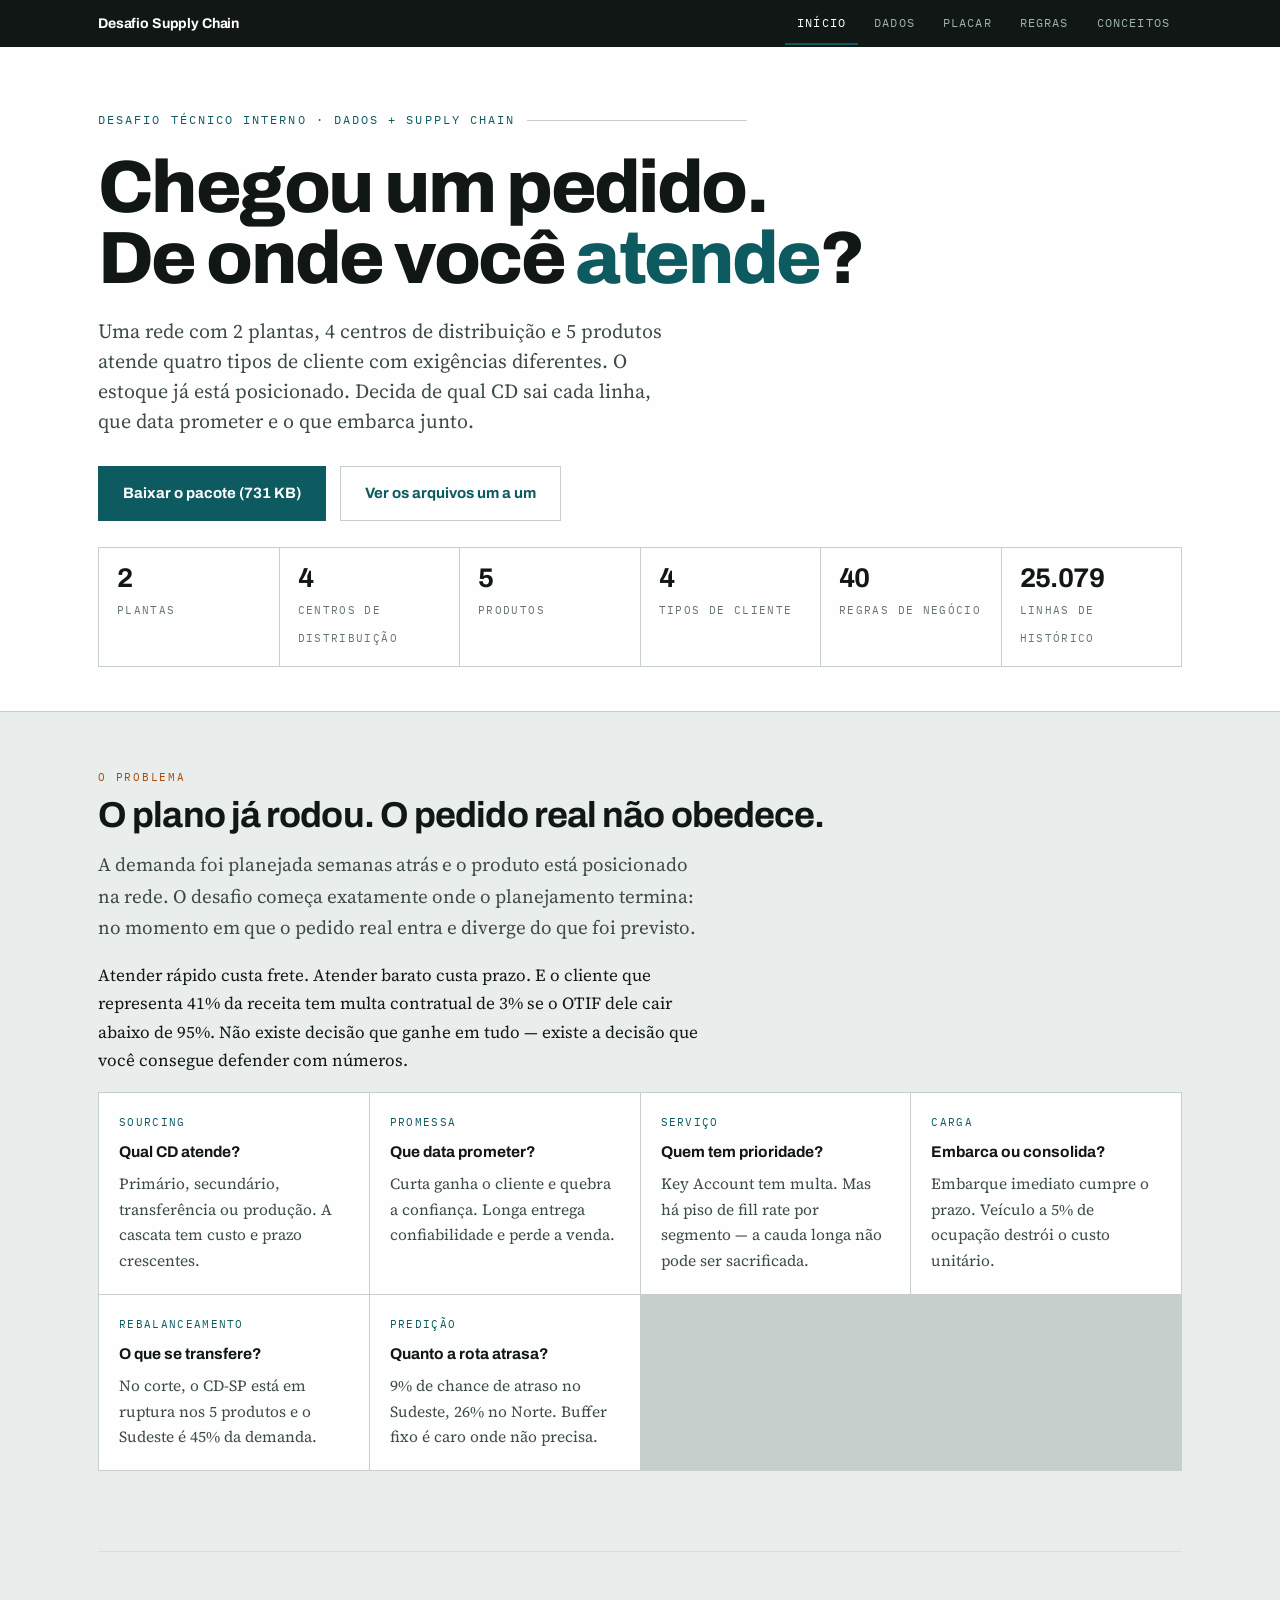
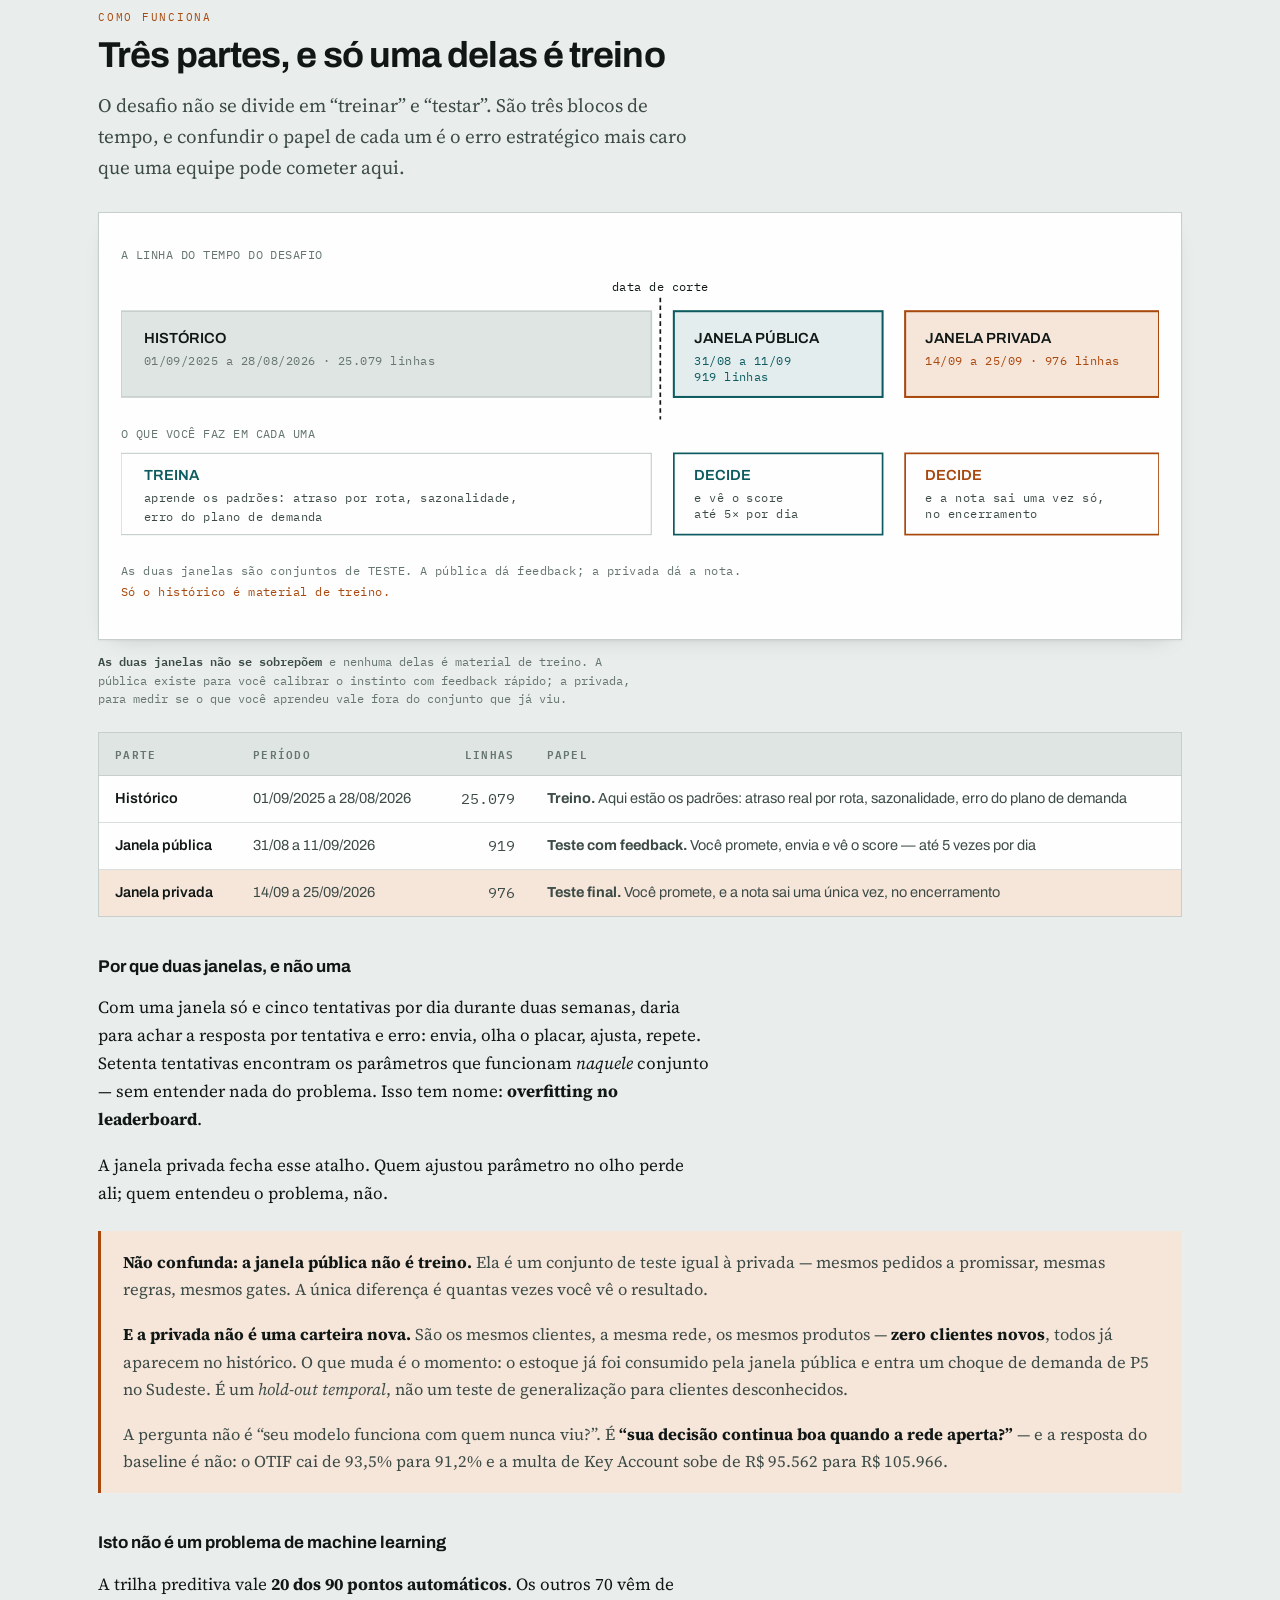
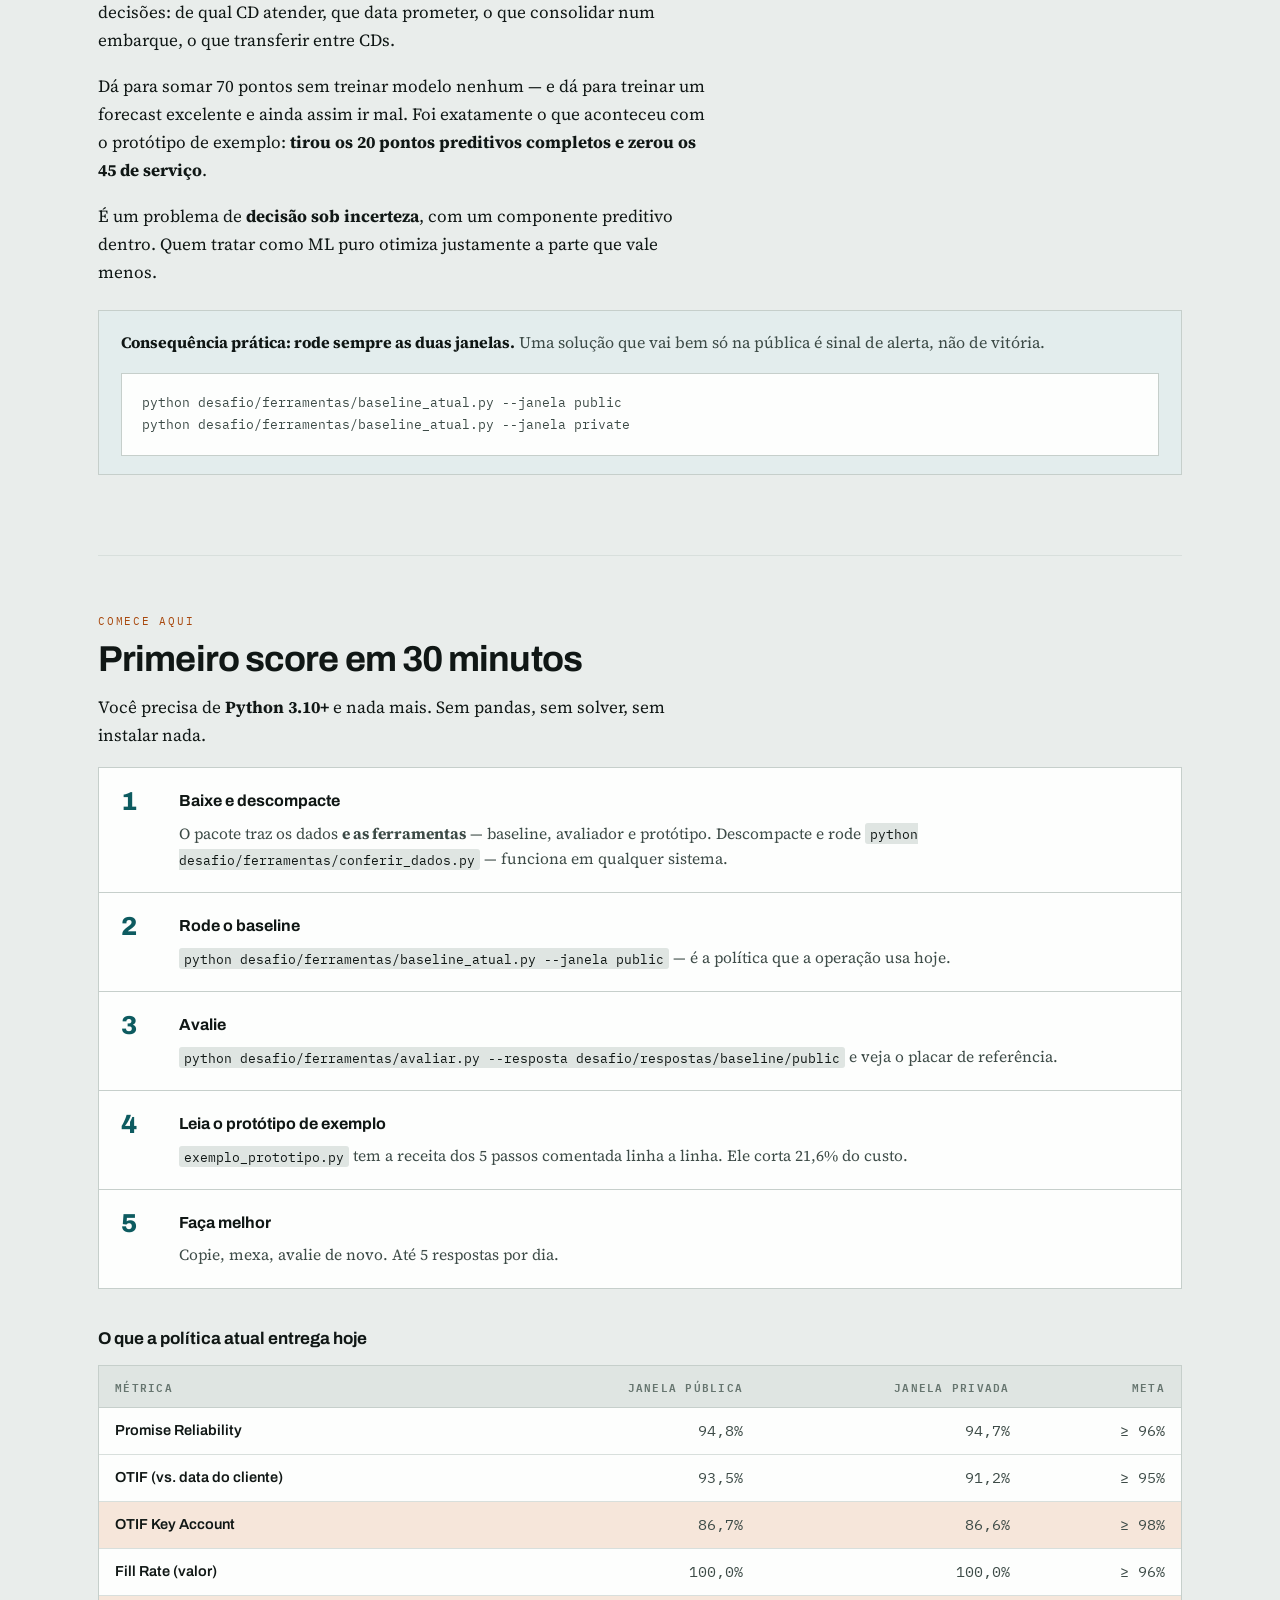
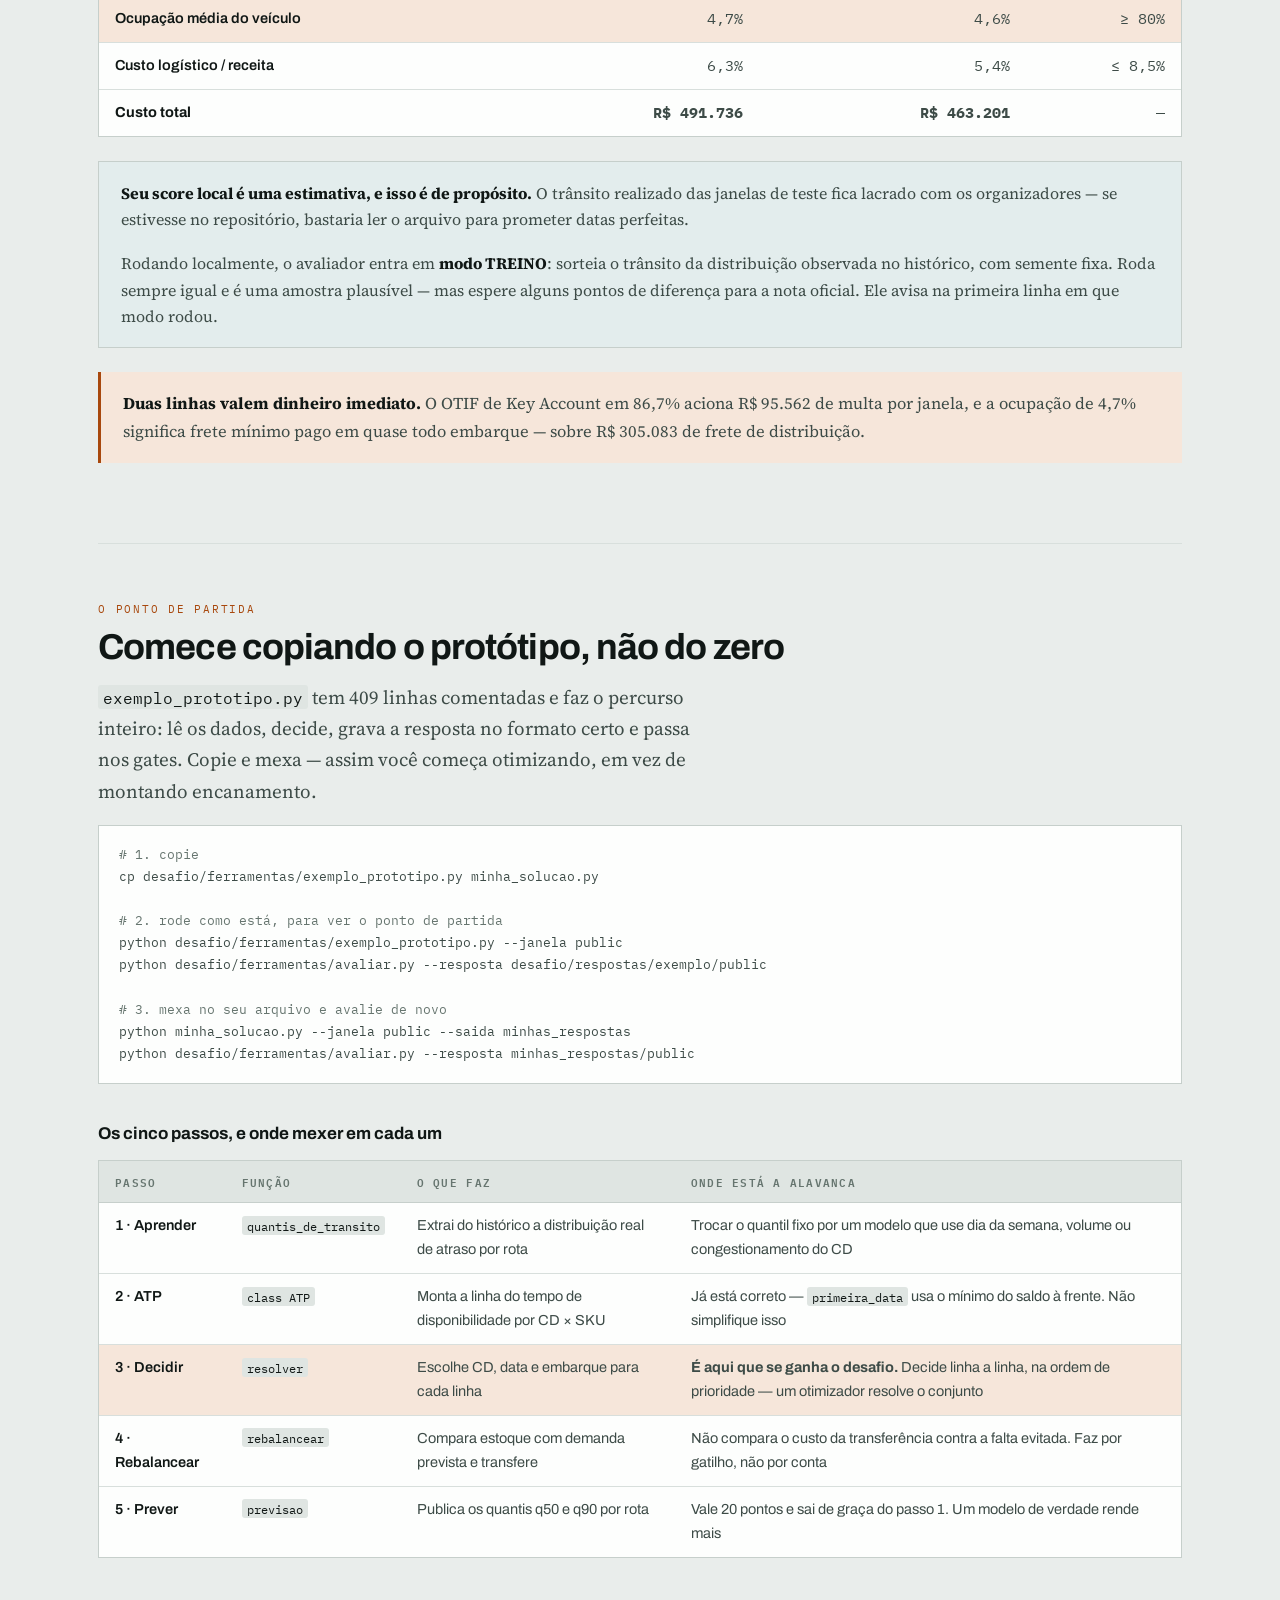
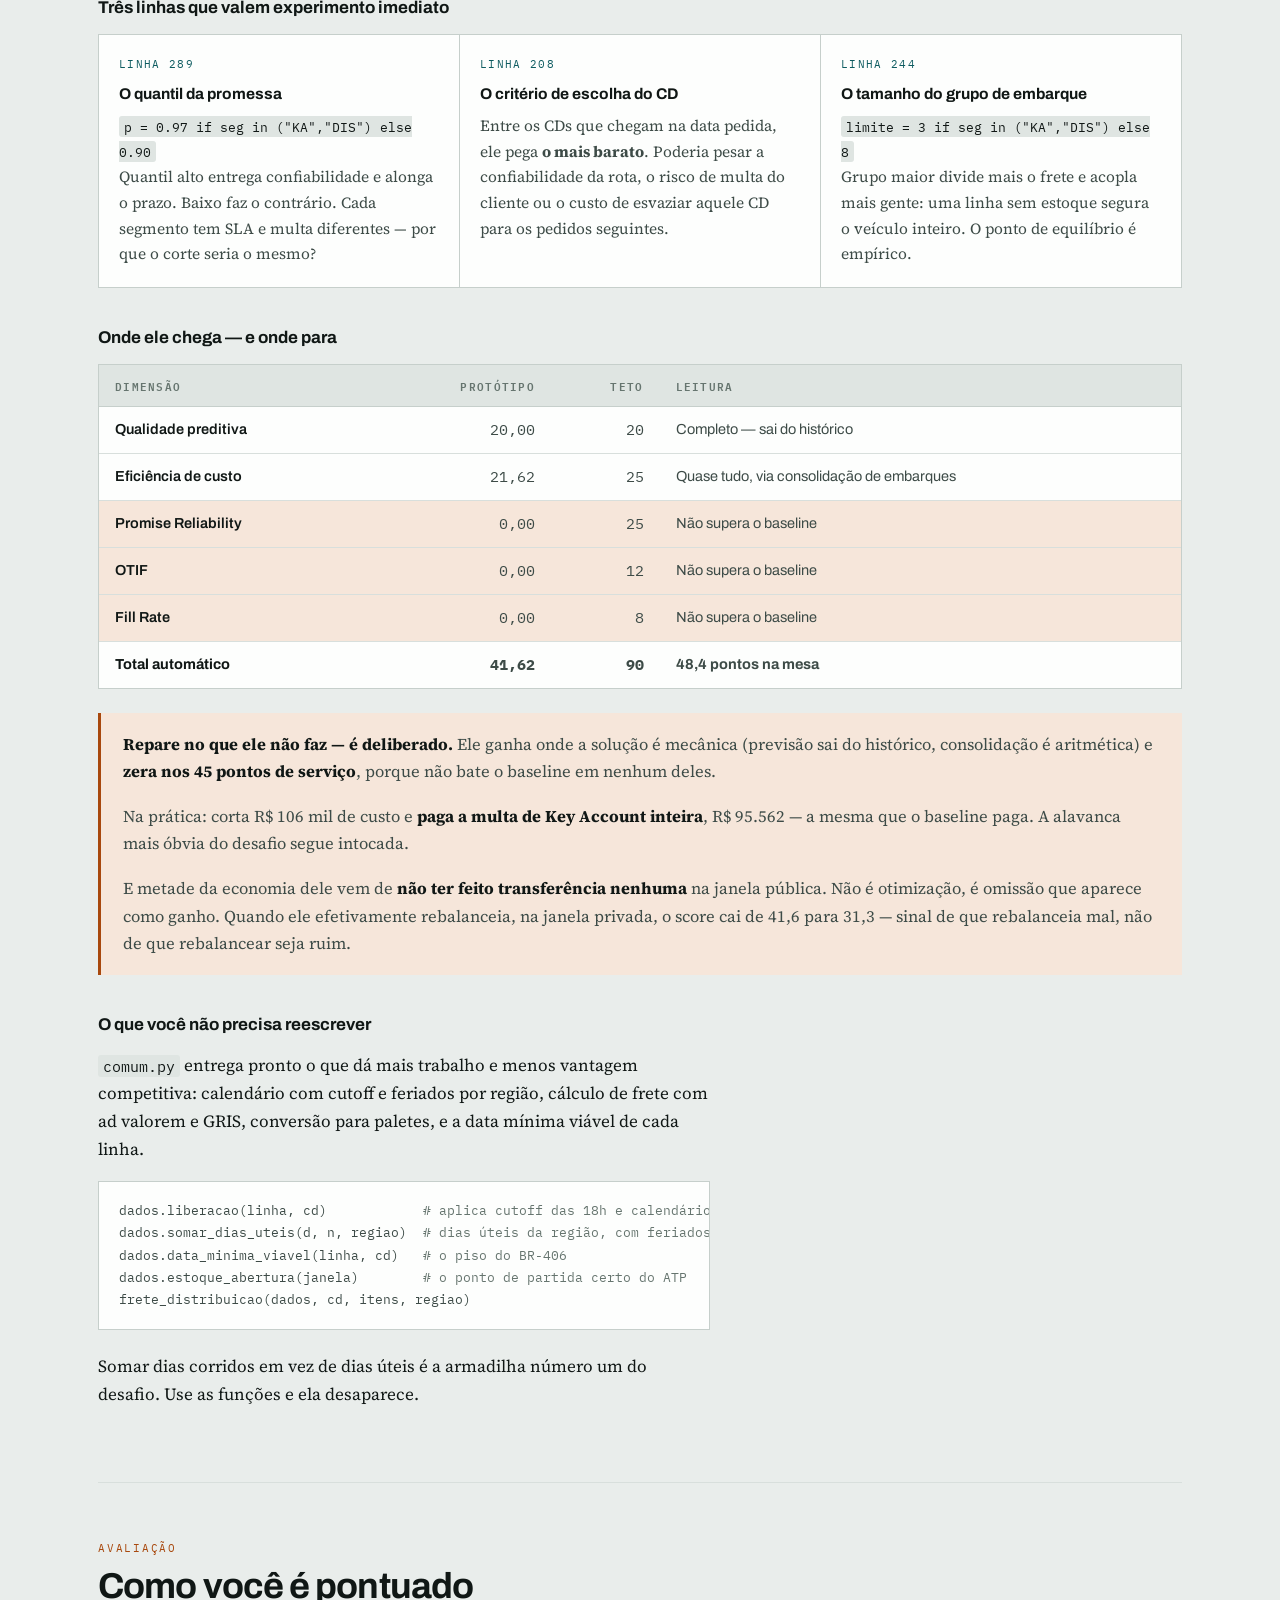
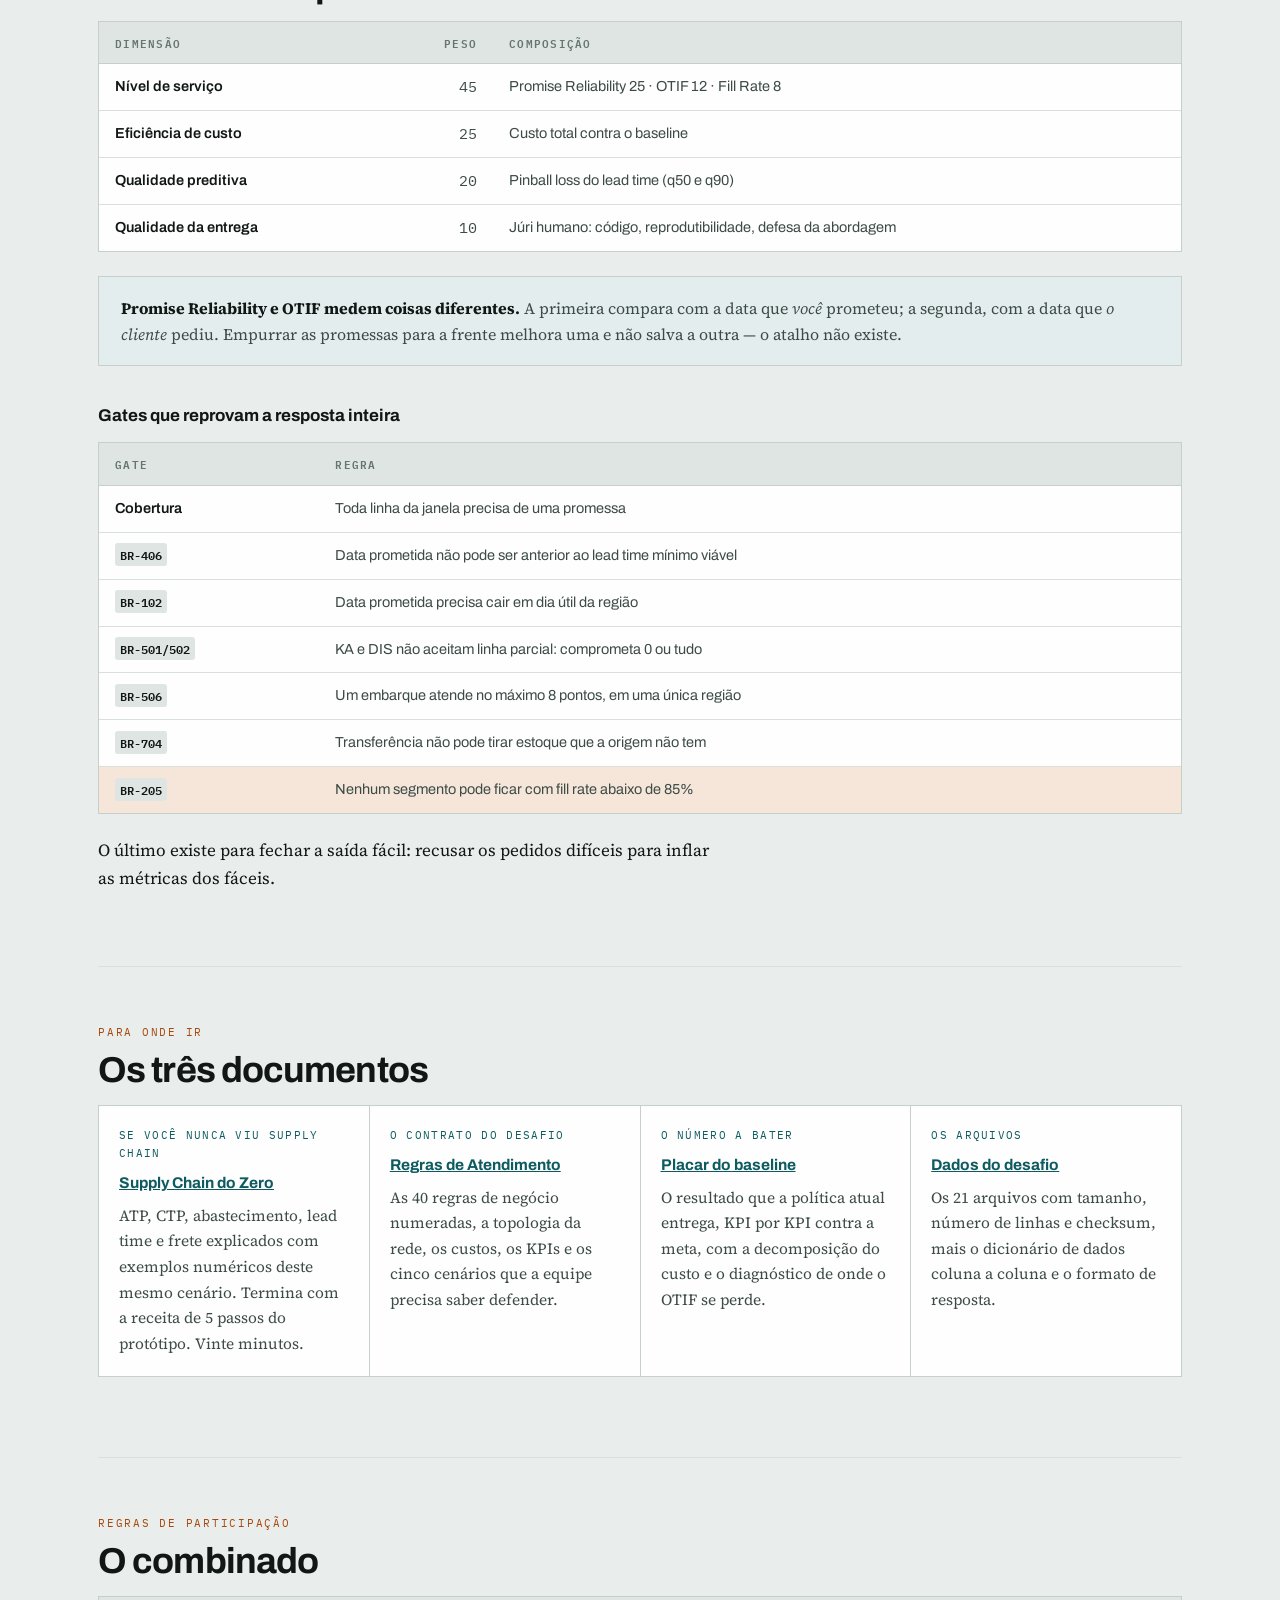
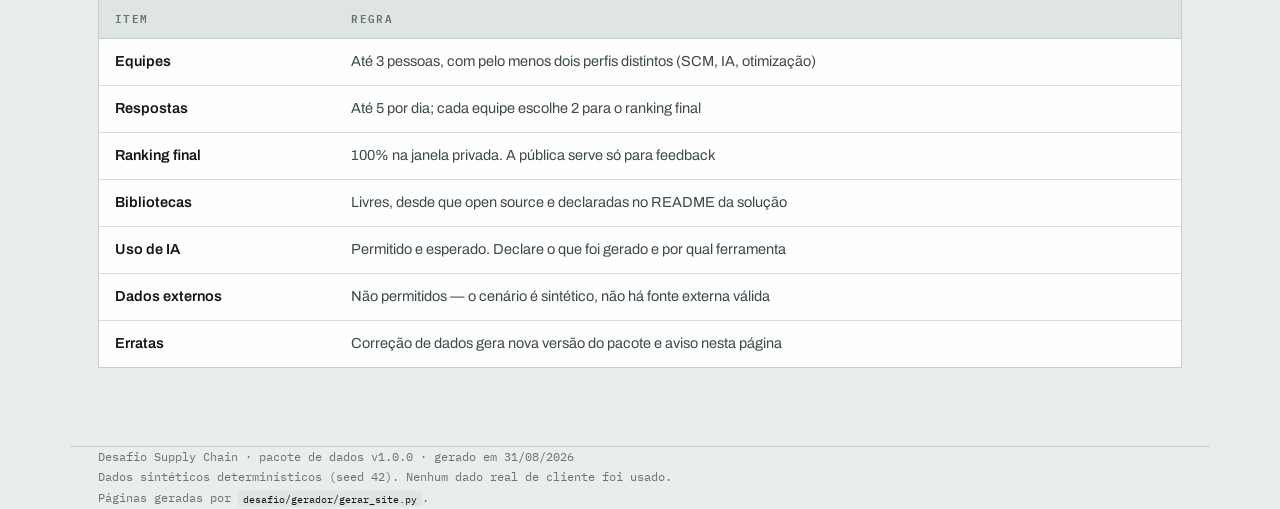
==== docs/index.html @ 315ca07d "fix: elimina texto sobreposto nos diagramas e adiciona detector ao build Segunda ocorrência do mesmo" ====
<!doctype html>
<html lang="pt-BR">
<head>
<meta charset="utf-8">
<meta name="viewport" content="width=device-width, initial-scale=1">
<title>Desafio Supply Chain</title>
<meta name="description" content="Desafio técnico de promessa de data e rebalanceamento de rede: 2 plantas, 4 CDs, 5 produtos e 4 tipos de cliente.">
<link rel="preconnect" href="https://fonts.googleapis.com">
<link rel="preconnect" href="https://fonts.gstatic.com" crossorigin>
<link rel="stylesheet" href="https://fonts.googleapis.com/css2?family=Archivo:wght@500;600;700;800&family=IBM+Plex+Mono:wght@400;500;600&family=Source+Serif+4:opsz,wght@8..60,400;8..60,600&display=swap">
<link rel="stylesheet" href="./assets/site.css">
</head>
<body>
<nav class="sitenav">
  <div class="sitenav-in">
    <a class="marca" href="./index.html">Desafio&nbsp;Supply&nbsp;Chain</a>
    <span class="sep"></span>
    <a href="./index.html" class="ativo">Início</a>
    <a href="./dados.html">Dados</a>
    <a href="./placar.html">Placar</a>
    <a href="./regras.html">Regras</a>
    <a href="./conceitos.html">Conceitos</a>
  </div>
</nav>

<header class="masthead">
  <div class="shell">
    <p class="kicker">Desafio técnico interno · Dados + Supply Chain</p>
    <h1>Chegou um pedido. De onde você <em>atende</em>?</h1>
    <p class="standfirst">
      Uma rede com 2 plantas, 4 centros de distribuição e 5 produtos atende quatro tipos de
      cliente com exigências diferentes. O estoque já está posicionado. Decida de qual CD sai
      cada linha, que data prometer e o que embarca junto.
    </p>
    <div class="baixar">
      <a class="btn" href="./dados/desafio-supply-chain-v1.0.0.zip" download>Baixar o pacote (731 KB)</a>
      <a class="btn sec" href="./dados.html">Ver os arquivos um a um</a>
    </div>
    <div class="facts">
      <div class="fact"><b>2</b><span>Plantas</span></div>
      <div class="fact"><b>4</b><span>Centros de distribuição</span></div>
      <div class="fact"><b>5</b><span>Produtos</span></div>
      <div class="fact"><b>4</b><span>Tipos de cliente</span></div>
      <div class="fact"><b>40</b><span>Regras de negócio</span></div>
      <div class="fact"><b>25.079</b><span>Linhas de histórico</span></div>
    </div>
  </div>
</header>

<main class="shell">

  <section>
    <p class="tag">O problema</p>
    <h2>O plano já rodou. O pedido real não obedece.</h2>
    <div class="col">
      <p class="lead">
        A demanda foi planejada semanas atrás e o produto está posicionado na rede. O desafio
        começa exatamente onde o planejamento termina: no momento em que o pedido real entra
        e diverge do que foi previsto.
      </p>
      <p>
        Atender rápido custa frete. Atender barato custa prazo. E o cliente que representa 41%
        da receita tem multa contratual de 3% se o OTIF dele cair abaixo de 95%. Não existe
        decisão que ganhe em tudo — existe a decisão que você consegue defender com números.
      </p>
    </div>

    <div class="grid">
      <div class="cell"><span class="code">Sourcing</span><h4>Qual CD atende?</h4><p>Primário, secundário, transferência ou produção. A cascata tem custo e prazo crescentes.</p></div>
      <div class="cell"><span class="code">Promessa</span><h4>Que data prometer?</h4><p>Curta ganha o cliente e quebra a confiança. Longa entrega confiabilidade e perde a venda.</p></div>
      <div class="cell"><span class="code">Serviço</span><h4>Quem tem prioridade?</h4><p>Key Account tem multa. Mas há piso de fill rate por segmento — a cauda longa não pode ser sacrificada.</p></div>
      <div class="cell"><span class="code">Carga</span><h4>Embarca ou consolida?</h4><p>Embarque imediato cumpre o prazo. Veículo a 5% de ocupação destrói o custo unitário.</p></div>
      <div class="cell"><span class="code">Rebalanceamento</span><h4>O que se transfere?</h4><p>No corte, o CD-SP está em ruptura nos 5 produtos e o Sudeste é 45% da demanda.</p></div>
      <div class="cell"><span class="code">Predição</span><h4>Quanto a rota atrasa?</h4><p>9% de chance de atraso no Sudeste, 26% no Norte. Buffer fixo é caro onde não precisa.</p></div>
    </div>
  </section>


  <section>
    <p class="tag">Como funciona</p>
    <h2>Três partes, e só uma delas é treino</h2>
    <div class="col">
      <p class="lead">
        O desafio não se divide em “treinar” e “testar”. São três blocos de tempo, e confundir o
        papel de cada um é o erro estratégico mais caro que uma equipe pode cometer aqui.
      </p>
    </div>

    <figure class="figure">
      <div class="frame">
        <svg viewBox="0 0 920 332" role="img" aria-label="Linha do tempo do desafio: doze meses de histórico para treino, janela pública para feedback e janela privada para o ranking final">
          <text x="0" y="18" class="svg-small s-ink3">A LINHA DO TEMPO DO DESAFIO</text>

          <rect x="0" y="64" width="470" height="76" fill="var(--surface-2)" stroke="var(--line)" stroke-width="1.5"/>
          <text x="20" y="92" class="svg-label s-ink">HISTÓRICO</text>
          <text x="20" y="112" class="svg-small s-ink3">01/09/2025 a 28/08/2026 · 25.079 linhas</text>

          <rect x="490" y="64" width="185" height="76" fill="var(--accent-2)" stroke="var(--accent)" stroke-width="1.8"/>
          <text x="508" y="92" class="svg-label s-ink">JANELA PÚBLICA</text>
          <text x="508" y="112" class="svg-small s-accent">31/08 a 11/09</text>
          <text x="508" y="126" class="svg-small s-accent">919 linhas</text>

          <rect x="695" y="64" width="225" height="76" fill="var(--signal-2)" stroke="var(--signal)" stroke-width="1.8"/>
          <text x="713" y="92" class="svg-label s-ink">JANELA PRIVADA</text>
          <text x="713" y="112" class="svg-small s-signal">14/09 a 25/09 · 976 linhas</text>

          <line x1="478" y1="52" x2="478" y2="160" stroke="var(--ink)" stroke-width="1.5" stroke-dasharray="4 3"/>
          <text x="478" y="46" class="svg-small s-ink" text-anchor="middle">data de corte</text>

          <text x="0" y="176" class="svg-small s-ink3">O QUE VOCÊ FAZ EM CADA UMA</text>
          <g>
            <rect x="0" y="190" width="470" height="72" fill="none" stroke="var(--line)"/>
            <text x="20" y="214" class="svg-label s-accent">TREINA</text>
            <text x="20" y="233" class="svg-small s-ink2">aprende os padrões: atraso por rota, sazonalidade,</text>
            <text x="20" y="250" class="svg-small s-ink2">erro do plano de demanda</text>

            <rect x="490" y="190" width="185" height="72" fill="none" stroke="var(--accent)" stroke-width="1.5"/>
            <text x="508" y="214" class="svg-label s-accent">DECIDE</text>
            <text x="508" y="233" class="svg-small s-ink2">e vê o score</text>
            <text x="508" y="247" class="svg-small s-ink2">até 5× por dia</text>

            <rect x="695" y="190" width="225" height="72" fill="none" stroke="var(--signal)" stroke-width="1.5"/>
            <text x="713" y="214" class="svg-label s-signal">DECIDE</text>
            <text x="713" y="233" class="svg-small s-ink2">e a nota sai uma vez só,</text>
            <text x="713" y="247" class="svg-small s-ink2">no encerramento</text>
          </g>

          <text x="0" y="298" class="svg-small s-ink3">As duas janelas são conjuntos de TESTE. A pública dá feedback; a privada dá a nota.</text>
          <text x="0" y="316" class="svg-small s-signal">Só o histórico é material de treino.</text>
        </svg>
      </div>
      <figcaption>
        <b>As duas janelas não se sobrepõem</b> e nenhuma delas é material de treino. A pública
        existe para você calibrar o instinto com feedback rápido; a privada, para medir se o que
        você aprendeu vale fora do conjunto que já viu.
      </figcaption>
    </figure>

    <div class="scroll">
      <table>
        <thead><tr><th>Parte</th><th>Período</th><th class="num">Linhas</th><th>Papel</th></tr></thead>
        <tbody>
          <tr><td>Histórico</td><td>01/09/2025 a 28/08/2026</td><td class="num">25.079</td><td><b>Treino.</b> Aqui estão os padrões: atraso real por rota, sazonalidade, erro do plano de demanda</td></tr>
          <tr><td>Janela pública</td><td>31/08 a 11/09/2026</td><td class="num">919</td><td><b>Teste com feedback.</b> Você promete, envia e vê o score — até 5 vezes por dia</td></tr>
          <tr class="destaque"><td>Janela privada</td><td>14/09 a 25/09/2026</td><td class="num">976</td><td><b>Teste final.</b> Você promete, e a nota sai uma única vez, no encerramento</td></tr>
        </tbody>
      </table>
    </div>

    <h3>Por que duas janelas, e não uma</h3>
    <div class="col">
      <p>
        Com uma janela só e cinco tentativas por dia durante duas semanas, daria para achar a
        resposta por tentativa e erro: envia, olha o placar, ajusta, repete. Setenta tentativas
        encontram os parâmetros que funcionam <em>naquele</em> conjunto — sem entender nada do
        problema. Isso tem nome: <b>overfitting no leaderboard</b>.
      </p>
      <p>
        A janela privada fecha esse atalho. Quem ajustou parâmetro no olho perde ali; quem
        entendeu o problema, não.
      </p>
    </div>

    <div class="note">
      <p><b>Não confunda: a janela pública não é treino.</b> Ela é um conjunto de teste igual à
      privada — mesmos pedidos a promissar, mesmas regras, mesmos gates. A única diferença é
      quantas vezes você vê o resultado.</p>
      <p><b>E a privada não é uma carteira nova.</b> São os mesmos clientes, a mesma rede, os
      mesmos produtos — <b>zero clientes novos</b>, todos já aparecem no histórico. O que muda é
      o momento: o estoque já foi consumido pela janela pública e entra um choque de demanda de
      P5 no Sudeste. É um <em>hold-out temporal</em>, não um teste de generalização para clientes
      desconhecidos.</p>
      <p>A pergunta não é “seu modelo funciona com quem nunca viu?”. É <b>“sua decisão continua
      boa quando a rede aperta?”</b> — e a resposta do baseline é não: o OTIF cai de 93,5% para
      91,2% e a multa de Key Account sobe de R$ 95.562 para R$ 105.966.</p>
    </div>

    <h3>Isto não é um problema de machine learning</h3>
    <div class="col">
      <p>
        A trilha preditiva vale <b>20 dos 90 pontos automáticos</b>. Os outros 70 vêm de decisões:
        de qual CD atender, que data prometer, o que consolidar num embarque, o que transferir
        entre CDs.
      </p>
      <p>
        Dá para somar 70 pontos sem treinar modelo nenhum — e dá para treinar um forecast
        excelente e ainda assim ir mal. Foi exatamente o que aconteceu com o protótipo de exemplo:
        <b>tirou os 20 pontos preditivos completos e zerou os 45 de serviço</b>.
      </p>
      <p>
        É um problema de <b>decisão sob incerteza</b>, com um componente preditivo dentro. Quem
        tratar como ML puro otimiza justamente a parte que vale menos.
      </p>
    </div>

    <div class="callout">
      <p><b>Consequência prática: rode sempre as duas janelas.</b> Uma solução que vai bem só na
      pública é sinal de alerta, não de vitória.</p>
      <pre style="margin:12px 0 0">python desafio/ferramentas/baseline_atual.py --janela public
python desafio/ferramentas/baseline_atual.py --janela private</pre>
    </div>
  </section>

  <section>
    <p class="tag">Comece aqui</p>
    <h2>Primeiro score em 30 minutos</h2>
    <div class="col">
      <p>Você precisa de <b>Python 3.10+</b> e nada mais. Sem pandas, sem solver, sem instalar nada.</p>
    </div>

    <div class="passos">
      <div class="passo"><div><h4>Baixe e descompacte</h4><p>O pacote traz os dados <b>e as ferramentas</b> — baseline, avaliador e protótipo. Descompacte e rode <code>python desafio/ferramentas/conferir_dados.py</code> — funciona em qualquer sistema.</p></div></div>
      <div class="passo"><div><h4>Rode o baseline</h4><p><code>python desafio/ferramentas/baseline_atual.py --janela public</code> — é a política que a operação usa hoje.</p></div></div>
      <div class="passo"><div><h4>Avalie</h4><p><code>python desafio/ferramentas/avaliar.py --resposta desafio/respostas/baseline/public</code> e veja o placar de referência.</p></div></div>
      <div class="passo"><div><h4>Leia o protótipo de exemplo</h4><p><code>exemplo_prototipo.py</code> tem a receita dos 5 passos comentada linha a linha. Ele corta 21,6% do custo.</p></div></div>
      <div class="passo"><div><h4>Faça melhor</h4><p>Copie, mexa, avalie de novo. Até 5 respostas por dia.</p></div></div>
    </div>

    <h3>O que a política atual entrega hoje</h3>
    <div class="scroll">
      <table>
        <thead><tr><th>Métrica</th><th class="num">Janela pública</th><th class="num">Janela privada</th><th class="num">Meta</th></tr></thead>
        <tbody>
          <tr><td>Promise Reliability</td><td class="num">94,8%</td><td class="num">94,7%</td><td class="num">≥ 96%</td></tr>
          <tr><td>OTIF (vs. data do cliente)</td><td class="num">93,5%</td><td class="num">91,2%</td><td class="num">≥ 95%</td></tr>
          <tr class="destaque"><td>OTIF Key Account</td><td class="num">86,7%</td><td class="num">86,6%</td><td class="num">≥ 98%</td></tr>
          <tr><td>Fill Rate (valor)</td><td class="num">100,0%</td><td class="num">100,0%</td><td class="num">≥ 96%</td></tr>
          <tr class="destaque"><td>Ocupação média do veículo</td><td class="num">4,7%</td><td class="num">4,6%</td><td class="num">≥ 80%</td></tr>
          <tr><td>Custo logístico / receita</td><td class="num">6,3%</td><td class="num">5,4%</td><td class="num">≤ 8,5%</td></tr>
          <tr><td><b>Custo total</b></td><td class="num"><b>R$ 491.736</b></td><td class="num"><b>R$ 463.201</b></td><td class="num">—</td></tr>
        </tbody>
      </table>
    </div>
    <div class="callout">
      <p><b>Seu score local é uma estimativa, e isso é de propósito.</b> O trânsito realizado
      das janelas de teste fica lacrado com os organizadores — se estivesse no repositório,
      bastaria ler o arquivo para prometer datas perfeitas.</p>
      <p>Rodando localmente, o avaliador entra em <b>modo TREINO</b>: sorteia o trânsito da
      distribuição observada no histórico, com semente fixa. Roda sempre igual e é uma amostra
      plausível — mas espere alguns pontos de diferença para a nota oficial. Ele avisa na
      primeira linha em que modo rodou.</p>
    </div>

    <div class="note">
      <p><b>Duas linhas valem dinheiro imediato.</b> O OTIF de Key Account em 86,7% aciona
      R$ 95.562 de multa por janela, e a ocupação de 4,7% significa frete mínimo pago em quase
      todo embarque — sobre R$ 305.083 de frete de distribuição.</p>
    </div>
  </section>


  <section>
    <p class="tag">O ponto de partida</p>
    <h2>Comece copiando o protótipo, não do zero</h2>
    <div class="col">
      <p class="lead">
        <code>exemplo_prototipo.py</code> tem 409 linhas comentadas e faz o percurso inteiro:
        lê os dados, decide, grava a resposta no formato certo e passa nos gates. Copie e mexa —
        assim você começa otimizando, em vez de montando encanamento.
      </p>
    </div>

    <pre><span class="c"># 1. copie</span>
cp desafio/ferramentas/exemplo_prototipo.py minha_solucao.py

<span class="c"># 2. rode como está, para ver o ponto de partida</span>
python desafio/ferramentas/exemplo_prototipo.py --janela public
python desafio/ferramentas/avaliar.py --resposta desafio/respostas/exemplo/public

<span class="c"># 3. mexa no seu arquivo e avalie de novo</span>
python minha_solucao.py --janela public --saida minhas_respostas
python desafio/ferramentas/avaliar.py --resposta minhas_respostas/public</pre>

    <h3>Os cinco passos, e onde mexer em cada um</h3>
    <div class="scroll">
      <table>
        <thead><tr><th>Passo</th><th>Função</th><th>O que faz</th><th>Onde está a alavanca</th></tr></thead>
        <tbody>
          <tr>
            <td>1 · Aprender</td><td><code>quantis_de_transito</code></td>
            <td>Extrai do histórico a distribuição real de atraso por rota</td>
            <td>Trocar o quantil fixo por um modelo que use dia da semana, volume ou congestionamento do CD</td>
          </tr>
          <tr>
            <td>2 · ATP</td><td><code>class ATP</code></td>
            <td>Monta a linha do tempo de disponibilidade por CD × SKU</td>
            <td>Já está correto — <code>primeira_data</code> usa o mínimo do saldo à frente. Não simplifique isso</td>
          </tr>
          <tr class="destaque">
            <td>3 · Decidir</td><td><code>resolver</code></td>
            <td>Escolhe CD, data e embarque para cada linha</td>
            <td><b>É aqui que se ganha o desafio.</b> Decide linha a linha, na ordem de prioridade — um otimizador resolve o conjunto</td>
          </tr>
          <tr>
            <td>4 · Rebalancear</td><td><code>rebalancear</code></td>
            <td>Compara estoque com demanda prevista e transfere</td>
            <td>Não compara o custo da transferência contra a falta evitada. Faz por gatilho, não por conta</td>
          </tr>
          <tr>
            <td>5 · Prever</td><td><code>previsao</code></td>
            <td>Publica os quantis q50 e q90 por rota</td>
            <td>Vale 20 pontos e sai de graça do passo 1. Um modelo de verdade rende mais</td>
          </tr>
        </tbody>
      </table>
    </div>

    <h3>Três linhas que valem experimento imediato</h3>
    <div class="grid">
      <div class="cell">
        <span class="code">linha 289</span>
        <h4>O quantil da promessa</h4>
        <p><code>p = 0.97 if seg in ("KA","DIS") else 0.90</code><br>
        Quantil alto entrega confiabilidade e alonga o prazo. Baixo faz o contrário. Cada segmento
        tem SLA e multa diferentes — por que o corte seria o mesmo?</p>
      </div>
      <div class="cell">
        <span class="code">linha 208</span>
        <h4>O critério de escolha do CD</h4>
        <p>Entre os CDs que chegam na data pedida, ele pega <b>o mais barato</b>. Poderia pesar a
        confiabilidade da rota, o risco de multa do cliente ou o custo de esvaziar aquele CD para
        os pedidos seguintes.</p>
      </div>
      <div class="cell">
        <span class="code">linha 244</span>
        <h4>O tamanho do grupo de embarque</h4>
        <p><code>limite = 3 if seg in ("KA","DIS") else 8</code><br>
        Grupo maior divide mais o frete e acopla mais gente: uma linha sem estoque segura o veículo
        inteiro. O ponto de equilíbrio é empírico.</p>
      </div>
    </div>

    <h3>Onde ele chega — e onde para</h3>
    <div class="scroll">
      <table>
        <thead><tr><th>Dimensão</th><th class="num">Protótipo</th><th class="num">Teto</th><th>Leitura</th></tr></thead>
        <tbody>
          <tr><td>Qualidade preditiva</td><td class="num">20,00</td><td class="num">20</td><td>Completo — sai do histórico</td></tr>
          <tr><td>Eficiência de custo</td><td class="num">21,62</td><td class="num">25</td><td>Quase tudo, via consolidação de embarques</td></tr>
          <tr class="destaque"><td>Promise Reliability</td><td class="num">0,00</td><td class="num">25</td><td>Não supera o baseline</td></tr>
          <tr class="destaque"><td>OTIF</td><td class="num">0,00</td><td class="num">12</td><td>Não supera o baseline</td></tr>
          <tr class="destaque"><td>Fill Rate</td><td class="num">0,00</td><td class="num">8</td><td>Não supera o baseline</td></tr>
          <tr><td><b>Total automático</b></td><td class="num"><b>41,62</b></td><td class="num"><b>90</b></td><td><b>48,4 pontos na mesa</b></td></tr>
        </tbody>
      </table>
    </div>

    <div class="note">
      <p><b>Repare no que ele não faz — é deliberado.</b> Ele ganha onde a solução é mecânica
      (previsão sai do histórico, consolidação é aritmética) e <b>zera nos 45 pontos de serviço</b>,
      porque não bate o baseline em nenhum deles.</p>
      <p>Na prática: corta R$ 106 mil de custo e <b>paga a multa de Key Account inteira</b>,
      R$ 95.562 — a mesma que o baseline paga. A alavanca mais óbvia do desafio segue intocada.</p>
      <p>E metade da economia dele vem de <b>não ter feito transferência nenhuma</b> na janela
      pública. Não é otimização, é omissão que aparece como ganho. Quando ele efetivamente
      rebalanceia, na janela privada, o score cai de 41,6 para 31,3 — sinal de que rebalanceia
      mal, não de que rebalancear seja ruim.</p>
    </div>

    <h3>O que você não precisa reescrever</h3>
    <div class="col">
      <p>
        <code>comum.py</code> entrega pronto o que dá mais trabalho e menos vantagem competitiva:
        calendário com cutoff e feriados por região, cálculo de frete com ad valorem e GRIS,
        conversão para paletes, e a data mínima viável de cada linha.
      </p>
      <pre>dados.liberacao(linha, cd)            <span class="c"># aplica cutoff das 18h e calendário do CD</span>
dados.somar_dias_uteis(d, n, regiao)  <span class="c"># dias úteis da região, com feriados</span>
dados.data_minima_viavel(linha, cd)   <span class="c"># o piso do BR-406</span>
dados.estoque_abertura(janela)        <span class="c"># o ponto de partida certo do ATP</span>
frete_distribuicao(dados, cd, itens, regiao)</pre>
      <p>
        Somar dias corridos em vez de dias úteis é a armadilha número um do desafio. Use as
        funções e ela desaparece.
      </p>
    </div>
  </section>

  <section>
    <p class="tag">Avaliação</p>
    <h2>Como você é pontuado</h2>
    <div class="scroll">
      <table>
        <thead><tr><th>Dimensão</th><th class="num">Peso</th><th>Composição</th></tr></thead>
        <tbody>
          <tr><td>Nível de serviço</td><td class="num">45</td><td>Promise Reliability 25 · OTIF 12 · Fill Rate 8</td></tr>
          <tr><td>Eficiência de custo</td><td class="num">25</td><td>Custo total contra o baseline</td></tr>
          <tr><td>Qualidade preditiva</td><td class="num">20</td><td>Pinball loss do lead time (q50 e q90)</td></tr>
          <tr><td>Qualidade da entrega</td><td class="num">10</td><td>Júri humano: código, reprodutibilidade, defesa da abordagem</td></tr>
        </tbody>
      </table>
    </div>

    <div class="callout">
      <p><b>Promise Reliability e OTIF medem coisas diferentes.</b> A primeira compara com a data
      que <em>você</em> prometeu; a segunda, com a data que <em>o cliente</em> pediu. Empurrar as
      promessas para a frente melhora uma e não salva a outra — o atalho não existe.</p>
    </div>

    <h3>Gates que reprovam a resposta inteira</h3>
    <div class="scroll">
      <table>
        <thead><tr><th>Gate</th><th>Regra</th></tr></thead>
        <tbody>
          <tr><td>Cobertura</td><td>Toda linha da janela precisa de uma promessa</td></tr>
          <tr><td><code>BR-406</code></td><td>Data prometida não pode ser anterior ao lead time mínimo viável</td></tr>
          <tr><td><code>BR-102</code></td><td>Data prometida precisa cair em dia útil da região</td></tr>
          <tr><td><code>BR-501/502</code></td><td>KA e DIS não aceitam linha parcial: comprometa 0 ou tudo</td></tr>
          <tr><td><code>BR-506</code></td><td>Um embarque atende no máximo 8 pontos, em uma única região</td></tr>
          <tr><td><code>BR-704</code></td><td>Transferência não pode tirar estoque que a origem não tem</td></tr>
          <tr class="destaque"><td><code>BR-205</code></td><td>Nenhum segmento pode ficar com fill rate abaixo de 85%</td></tr>
        </tbody>
      </table>
    </div>
    <p class="col">
      O último existe para fechar a saída fácil: recusar os pedidos difíceis para inflar as
      métricas dos fáceis.
    </p>
  </section>

  <section>
    <p class="tag">Para onde ir</p>
    <h2>Os três documentos</h2>
    <div class="grid">
      <div class="cell">
        <span class="code">Se você nunca viu supply chain</span>
        <h4><a href="./conceitos.html">Supply Chain do Zero</a></h4>
        <p>ATP, CTP, abastecimento, lead time e frete explicados com exemplos numéricos deste
        mesmo cenário. Termina com a receita de 5 passos do protótipo. Vinte minutos.</p>
      </div>
      <div class="cell">
        <span class="code">O contrato do desafio</span>
        <h4><a href="./regras.html">Regras de Atendimento</a></h4>
        <p>As 40 regras de negócio numeradas, a topologia da rede, os custos, os KPIs e os
        cinco cenários que a equipe precisa saber defender.</p>
      </div>
      <div class="cell">
        <span class="code">O número a bater</span>
        <h4><a href="./placar.html">Placar do baseline</a></h4>
        <p>O resultado que a política atual entrega, KPI por KPI contra a meta, com a
        decomposição do custo e o diagnóstico de onde o OTIF se perde.</p>
      </div>
      <div class="cell">
        <span class="code">Os arquivos</span>
        <h4><a href="./dados.html">Dados do desafio</a></h4>
        <p>Os 21 arquivos com tamanho, número de linhas e checksum, mais o dicionário de dados
        coluna a coluna e o formato de resposta.</p>
      </div>
    </div>
  </section>

  <section>
    <p class="tag">Regras de participação</p>
    <h2>O combinado</h2>
    <div class="scroll">
      <table>
        <thead><tr><th>Item</th><th>Regra</th></tr></thead>
        <tbody>
          <tr><td>Equipes</td><td>Até 3 pessoas, com pelo menos dois perfis distintos (SCM, IA, otimização)</td></tr>
          <tr><td>Respostas</td><td>Até 5 por dia; cada equipe escolhe 2 para o ranking final</td></tr>
          <tr><td>Ranking final</td><td>100% na janela privada. A pública serve só para feedback</td></tr>
          <tr><td>Bibliotecas</td><td>Livres, desde que open source e declaradas no README da solução</td></tr>
          <tr><td>Uso de IA</td><td>Permitido e esperado. Declare o que foi gerado e por qual ferramenta</td></tr>
          <tr><td>Dados externos</td><td>Não permitidos — o cenário é sintético, não há fonte externa válida</td></tr>
          <tr><td>Erratas</td><td>Correção de dados gera nova versão do pacote e aviso nesta página</td></tr>
        </tbody>
      </table>
    </div>
  </section>

</main>
<footer class="shell">Desafio Supply Chain · pacote de dados v1.0.0 · gerado em 31/08/2026<br>Dados sintéticos determinísticos (seed 42). Nenhum dado real de cliente foi usado.<br>Páginas geradas por <code>desafio/gerador/gerar_site.py</code>.</footer>
</body>
</html>
---- docs/assets/site.css ----
/* Desafio Supply Chain — folha compartilhada das páginas do site.
   Mesma paleta das páginas de regras e conceitos: teal de despacho e
   âmbar de sinalização sobre neutros levemente esverdeados. */

:root {
  --ground:#E9EDEB; --surface:#FDFEFD; --surface-2:#DFE5E2;
  --line:#C6CFCB; --line-soft:#D8DFDC;
  --ink:#101715; --ink-2:#3D4B47; --ink-3:#66756F;
  --accent:#0D5B60; --accent-2:#E3EDED;
  --signal:#A8480D; --signal-2:#F6E6DA; --moss:#3D6B3E;
  --shadow:0 1px 2px rgba(16,23,21,.05), 0 8px 24px -16px rgba(16,23,21,.28);
  --display:"Archivo","Helvetica Neue",Arial,sans-serif;
  --body:"Source Serif 4",Georgia,"Times New Roman",serif;
  --mono:"IBM Plex Mono",ui-monospace,SFMono-Regular,Menlo,monospace;
  --measure:68ch; --wide:1140px;
}

@media (prefers-color-scheme: dark) {
  :root:not([data-theme="light"]) {
    --ground:#0D1412; --surface:#151E1B; --surface-2:#1D2825;
    --line:#2C3B37; --line-soft:#23302C;
    --ink:#E7EDEA; --ink-2:#B3C1BC; --ink-3:#82918C;
    --accent:#52B7BC; --accent-2:#18302F;
    --signal:#DE8B4A; --signal-2:#33251A; --moss:#7FAE7A;
    --shadow:0 1px 2px rgba(0,0,0,.4), 0 10px 28px -18px rgba(0,0,0,.8);
  }
}
:root[data-theme="dark"] {
  --ground:#0D1412; --surface:#151E1B; --surface-2:#1D2825;
  --line:#2C3B37; --line-soft:#23302C;
  --ink:#E7EDEA; --ink-2:#B3C1BC; --ink-3:#82918C;
  --accent:#52B7BC; --accent-2:#18302F;
  --signal:#DE8B4A; --signal-2:#33251A; --moss:#7FAE7A;
  --shadow:0 1px 2px rgba(0,0,0,.4), 0 10px 28px -18px rgba(0,0,0,.8);
}

* { box-sizing:border-box; }
body {
  margin:0; background:var(--ground); color:var(--ink);
  font-family:var(--body); font-size:17px; line-height:1.65;
  -webkit-font-smoothing:antialiased;
}
.shell { max-width:var(--wide); margin:0 auto; padding:0 28px; }
.col { max-width:var(--measure); }

/* nav do site */
.sitenav { background:var(--ink); }
.sitenav-in { max-width:var(--wide); margin:0 auto; padding:0 28px; display:flex; align-items:center; gap:4px; flex-wrap:wrap; }
.sitenav a { display:block; padding:12px; text-decoration:none; font-family:var(--mono); font-size:11.5px; letter-spacing:.1em; text-transform:uppercase; color:#9fb3ae; }
.sitenav a:hover, .sitenav a:focus-visible { color:#fff; }
.sitenav a.ativo { color:#fff; box-shadow:inset 0 -2px 0 var(--accent); }
.sitenav .marca { font-family:var(--display); font-weight:700; font-size:14px; letter-spacing:-.01em; text-transform:none; color:#fff; padding-left:0; }
.sitenav .sep { flex:1; }

/* cabeçalho */
.masthead { border-bottom:1px solid var(--line); background:var(--surface); padding:64px 0 44px; }
.kicker { font-family:var(--mono); font-size:11.5px; letter-spacing:.18em; text-transform:uppercase; color:var(--accent); margin:0 0 22px; display:flex; align-items:center; gap:12px; }
.kicker::after { content:""; flex:1; height:1px; background:var(--line); max-width:220px; }
h1 { font-family:var(--display); font-weight:800; font-size:clamp(40px,7vw,74px); line-height:.96; letter-spacing:-.035em; margin:0 0 22px; text-wrap:balance; max-width:17ch; }
h1 em { font-style:normal; color:var(--accent); }
.standfirst { font-size:20px; line-height:1.5; color:var(--ink-2); max-width:58ch; margin:0 0 30px; }

.facts { display:grid; grid-template-columns:repeat(auto-fit,minmax(148px,1fr)); gap:1px; background:var(--line); border:1px solid var(--line); }
.fact { background:var(--surface); padding:16px 18px; }
.fact b { display:block; font-family:var(--display); font-weight:700; font-size:27px; letter-spacing:-.02em; line-height:1.1; font-variant-numeric:tabular-nums; }
.fact span { font-family:var(--mono); font-size:10.5px; letter-spacing:.13em; text-transform:uppercase; color:var(--ink-3); }

/* seções */
main { padding-bottom:80px; }
section { padding:56px 0; border-bottom:1px solid var(--line-soft); }
section:last-of-type { border-bottom:none; }
.tag { font-family:var(--mono); font-size:11px; letter-spacing:.16em; text-transform:uppercase; color:var(--signal); margin:0 0 10px; }
h2 { font-family:var(--display); font-weight:700; font-size:clamp(26px,3.4vw,36px); letter-spacing:-.025em; line-height:1.1; margin:0 0 14px; text-wrap:balance; }
h3 { font-family:var(--display); font-weight:700; font-size:17px; margin:36px 0 12px; }
p { margin:0 0 18px; }
.lead { font-size:19px; color:var(--ink-2); }
a { color:var(--accent); }
code { font-family:var(--mono); font-size:.855em; background:var(--surface-2); padding:1.5px 5px; border-radius:3px; color:var(--ink); }

/* tabelas */
.scroll { overflow-x:auto; margin:0 0 22px; border:1px solid var(--line); background:var(--surface); }
table { width:100%; border-collapse:collapse; font-family:var(--display); font-size:14.5px; min-width:520px; }
thead th { text-align:left; font-family:var(--mono); font-weight:600; font-size:10.5px; letter-spacing:.12em; text-transform:uppercase; color:var(--ink-3); padding:12px 16px; border-bottom:1px solid var(--line); background:var(--surface-2); white-space:nowrap; }
tbody td { padding:11px 16px; border-bottom:1px solid var(--line-soft); vertical-align:top; color:var(--ink-2); }
tbody tr:last-child td { border-bottom:none; }
tbody td:first-child { color:var(--ink); font-weight:600; }
td.num, th.num { text-align:right; font-family:var(--mono); font-variant-numeric:tabular-nums; white-space:nowrap; }
tbody tr:hover td { background:var(--accent-2); }
tr.destaque td { background:var(--signal-2); }
tr.destaque:hover td { background:var(--signal-2); }

/* cartões */
.grid { display:grid; grid-template-columns:repeat(auto-fit,minmax(268px,1fr)); gap:1px; background:var(--line); border:1px solid var(--line); margin-bottom:24px; }
.cell { background:var(--surface); padding:20px; }
.cell .code { font-family:var(--mono); font-size:11px; letter-spacing:.12em; text-transform:uppercase; color:var(--accent); display:block; margin-bottom:8px; }
.cell h4 { font-family:var(--display); font-weight:700; font-size:15.5px; margin:0 0 7px; }
.cell p { margin:0; font-size:15.5px; color:var(--ink-2); }

/* download */
.baixar { display:flex; flex-wrap:wrap; gap:14px; align-items:center; margin:0 0 26px; }
.btn { display:inline-block; padding:14px 24px; background:var(--accent); color:#fff; text-decoration:none; font-family:var(--display); font-weight:700; font-size:15px; border:1px solid transparent; }
.btn:hover { filter:brightness(1.1); }
.btn.sec { background:var(--surface); color:var(--accent); border-color:var(--line); }
.baixar .meta { font-family:var(--mono); font-size:12px; color:var(--ink-3); }

pre { font-family:var(--mono); font-size:13px; line-height:1.7; background:var(--surface); border:1px solid var(--line); padding:18px 20px; overflow-x:auto; margin:0 0 22px; color:var(--ink-2); }
pre b { color:var(--ink); font-weight:600; }
pre .c { color:var(--ink-3); }

.note { border-left:3px solid var(--signal); background:var(--signal-2); padding:18px 22px; margin:24px 0; font-size:16.5px; color:var(--ink-2); }
.note b { color:var(--ink); }
.note :last-child { margin-bottom:0; }
.callout { background:var(--accent-2); border:1px solid var(--line); padding:18px 22px; margin:24px 0; font-size:16px; color:var(--ink-2); }
.callout b { color:var(--ink); }
.callout :last-child { margin-bottom:0; }

.passos { counter-reset:passo; display:grid; gap:1px; background:var(--line); border:1px solid var(--line); margin-bottom:24px; }
.passo { background:var(--surface); padding:20px 22px; display:grid; grid-template-columns:40px 1fr; gap:18px; }
.passo::before { counter-increment:passo; content:counter(passo); font-family:var(--display); font-weight:800; font-size:26px; color:var(--accent); line-height:1; }
.passo h4 { margin:0 0 6px; font-family:var(--display); font-size:16px; color:var(--ink); font-weight:700; }
.passo p { margin:0; font-size:15.5px; color:var(--ink-2); }


/* tokens usados pelos diagramas SVG — sem eles o texto cai no serif do corpo
   e estoura as caixas, porque SVG não quebra linha sozinho */
.svg-label { font-family:var(--display); font-weight:600; font-size:13px; }
.svg-small { font-family:var(--mono); font-size:10.5px; letter-spacing:.04em; }
.svg-num   { font-family:var(--mono); font-size:11px; font-weight:500; }
.s-ink   { fill:var(--ink); }
.s-ink2  { fill:var(--ink-2); }
.s-ink3  { fill:var(--ink-3); }
.s-accent{ fill:var(--accent); }
.s-signal{ fill:var(--signal); }
.figure { margin:28px 0 24px; }
.figure .frame { border:1px solid var(--line); background:var(--surface); padding:26px 22px; overflow-x:auto; box-shadow:var(--shadow); }
.figure svg { display:block; width:100%; height:auto; min-width:560px; }
figcaption { font-family:var(--mono); font-size:11.5px; line-height:1.6; color:var(--ink-3); margin-top:12px; max-width:76ch; }
figcaption b { color:var(--ink-2); font-weight:600; }

.sha { font-family:var(--mono); font-size:11px; color:var(--ink-3); }

/* ---------- gráficos do placar ----------
   Paleta validada com o validador da skill dataviz nos dois modos:
   claro  #00889E / #B85C00  ΔE 17.9 (protan) · 24.3 (visão normal)
   escuro #1E9DB4 / #D07E3A  dentro da banda L 0.48–0.67
   Toda barra traz o valor escrito ao lado e todo status vem com rótulo:
   a cor nunca é a única portadora de informação. */
:root {
  --serie-1:#00889E; --serie-2:#B85C00;
  --bom:#1F7A3D; --alerta:#B3480C;
  --trilho:#DFE5E2;
}
@media (prefers-color-scheme: dark) {
  :root:not([data-theme="light"]) {
    --serie-1:#1E9DB4; --serie-2:#D07E3A;
    --bom:#5CA36F; --alerta:#DE8B4A;
    --trilho:#22302C;
  }
}
:root[data-theme="dark"] {
  --serie-1:#1E9DB4; --serie-2:#D07E3A;
  --bom:#5CA36F; --alerta:#DE8B4A;
  --trilho:#22302C;
}

.sr { position:absolute; width:1px; height:1px; overflow:hidden; clip:rect(0 0 0 0); white-space:nowrap; }

.trilho { position:relative; height:16px; background:var(--trilho); margin:0 0 4px; }
.trilho.baixo { height:11px; margin-bottom:3px; }
.barra { height:100%; border-radius:0 3px 3px 0; transition:filter .12s; }
.barra.serie-1 { background:var(--serie-1); }
.barra.serie-2 { background:var(--serie-2); }
.trilho:hover .barra { filter:brightness(1.12); }
.marca-meta { position:absolute; top:-3px; bottom:-3px; left:var(--meta,95%); width:2px; background:var(--ink); opacity:.75; }

.legenda { display:flex; flex-wrap:wrap; gap:20px; font-family:var(--mono); font-size:12px; color:var(--ink-2); margin:0 0 22px; }
.legenda span { display:flex; align-items:center; gap:7px; }
.chip { display:inline-block; width:11px; height:11px; border-radius:2px; flex-shrink:0; }
.chip.serie-1 { background:var(--serie-1); }
.chip.serie-2 { background:var(--serie-2); }
.chip-meta { display:inline-block; width:2px; height:13px; background:var(--ink); opacity:.75; flex-shrink:0; }

.kpis { display:grid; grid-template-columns:repeat(auto-fit,minmax(310px,1fr)); gap:1px; background:var(--line); border:1px solid var(--line); margin-bottom:24px; }
.kpi { background:var(--surface); padding:20px; }
.kpi-topo { display:flex; align-items:baseline; justify-content:space-between; gap:12px; margin-bottom:4px; }
.kpi h3 { font-family:var(--display); font-size:15.5px; margin:0; }
.kpi-nota { font-size:14px; color:var(--ink-3); margin:0 0 14px; }
.valores { font-family:var(--mono); font-size:12px; color:var(--ink-3); display:flex; align-items:center; gap:7px; margin:0 0 12px; }
.valores b { color:var(--ink); font-variant-numeric:tabular-nums; }
.valores .meta-txt { margin-left:auto; }

.pill { font-family:var(--mono); font-size:10.5px; letter-spacing:.08em; text-transform:uppercase; padding:3px 8px; border:1px solid currentColor; white-space:nowrap; }
.pill.bom { color:var(--bom); }
.pill.alerta { color:var(--alerta); }
.bom-txt { color:var(--bom); }
.alerta-txt { color:var(--alerta); }

.tabela-corte td.cel-barra { width:42%; min-width:180px; padding-top:14px; }
.tabela-corte tbody tr:hover td { background:transparent; }
.tabela-corte th[scope="row"] { color:var(--ink); font-weight:600; white-space:nowrap; }

@media (max-width:720px) { .tabela-corte td.cel-barra { min-width:120px; } }


footer { padding:34px 0 60px; font-family:var(--mono); font-size:11.5px; line-height:1.8; color:var(--ink-3); border-top:1px solid var(--line); }
footer a { color:var(--accent); }

@media (max-width:720px) {
  body { font-size:16px; }
  .shell, .sitenav-in { padding:0 20px; }
  .masthead { padding:40px 0 32px; }
}
@media (prefers-reduced-motion: reduce) { * { animation:none !important; transition:none !important; } }
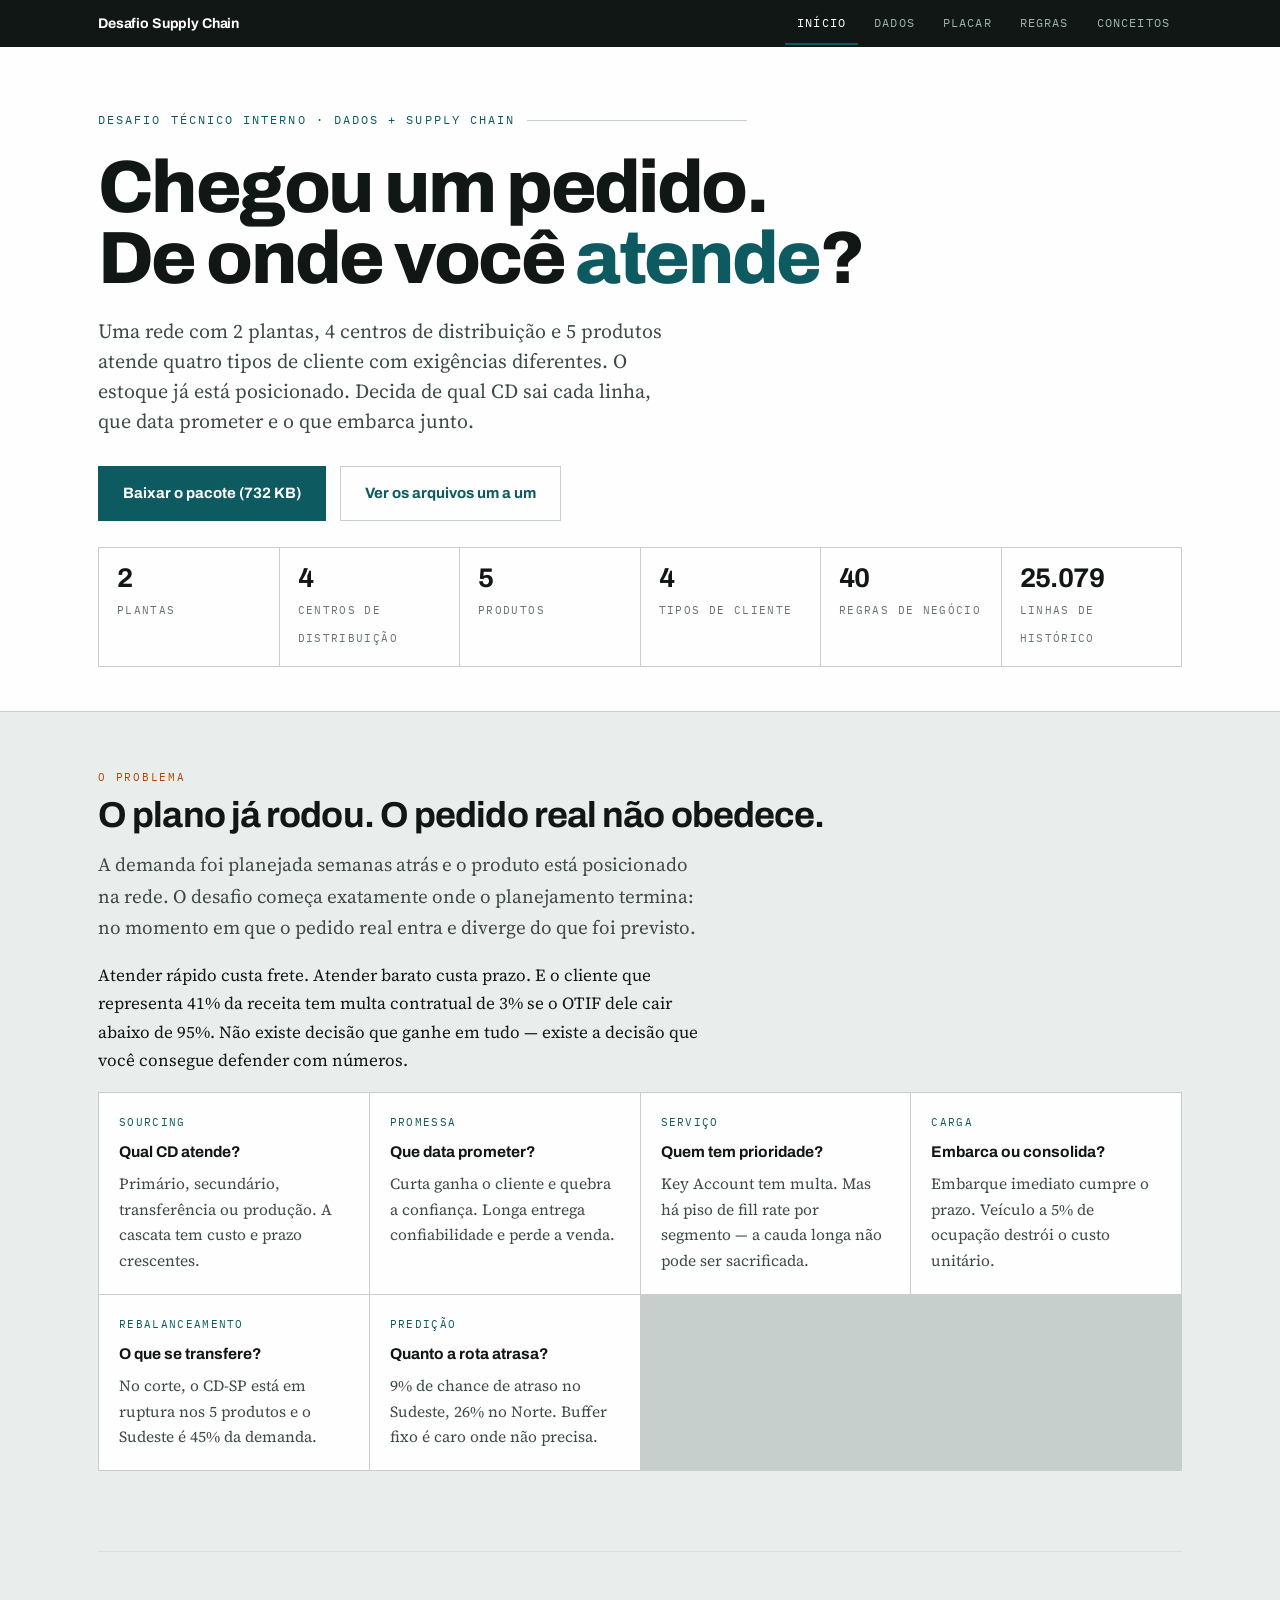
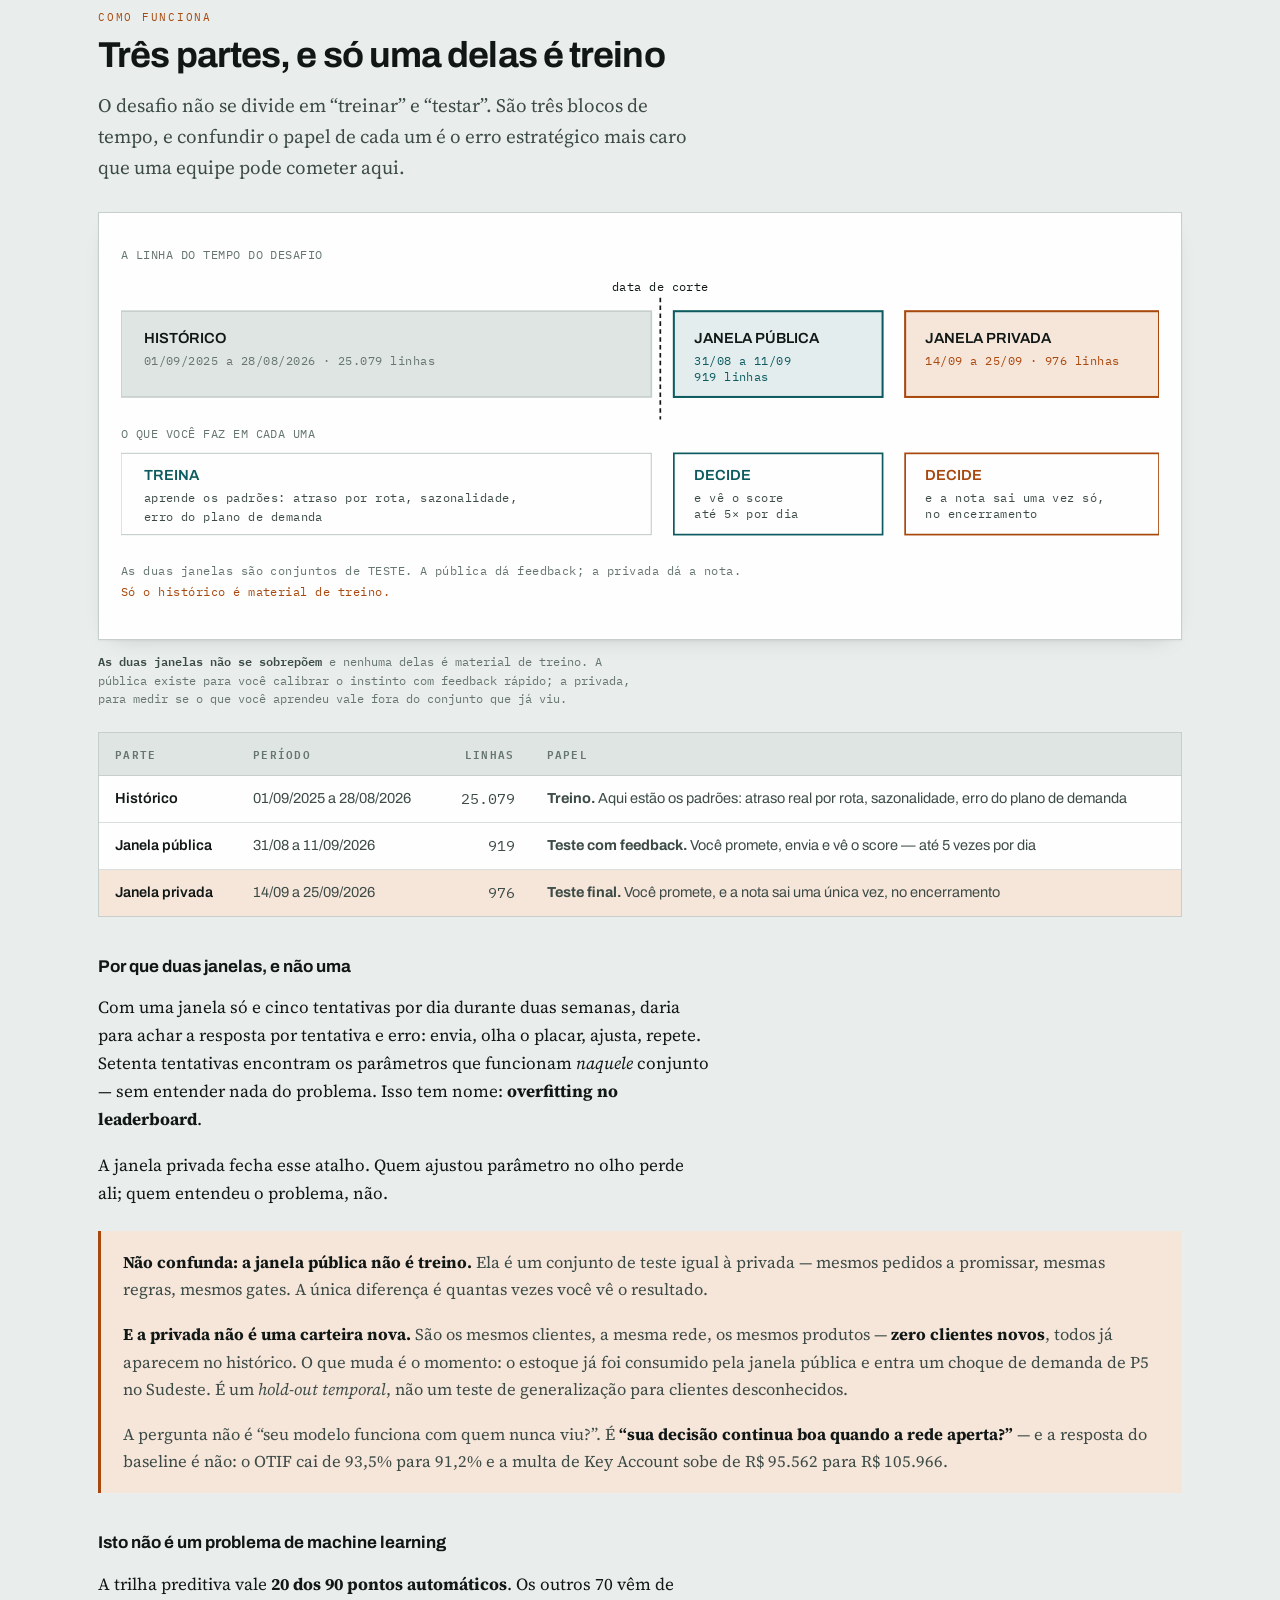
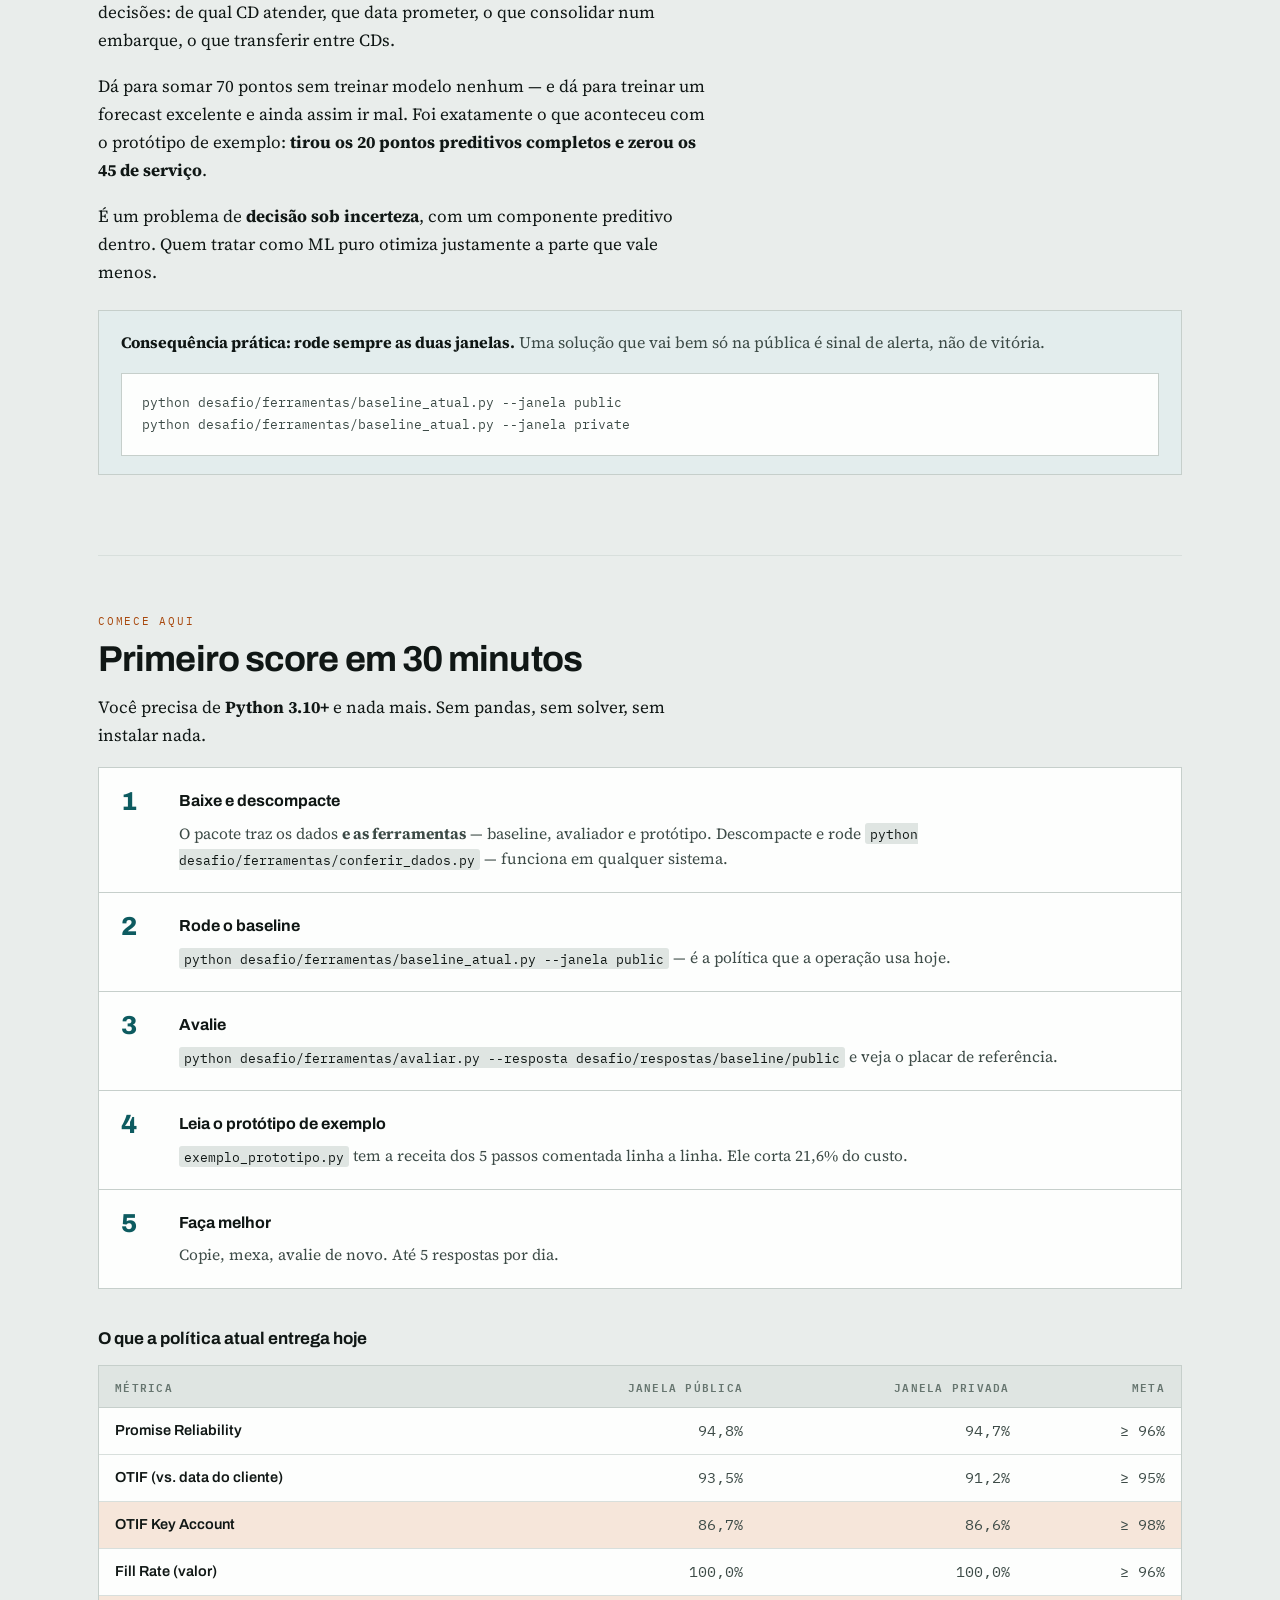
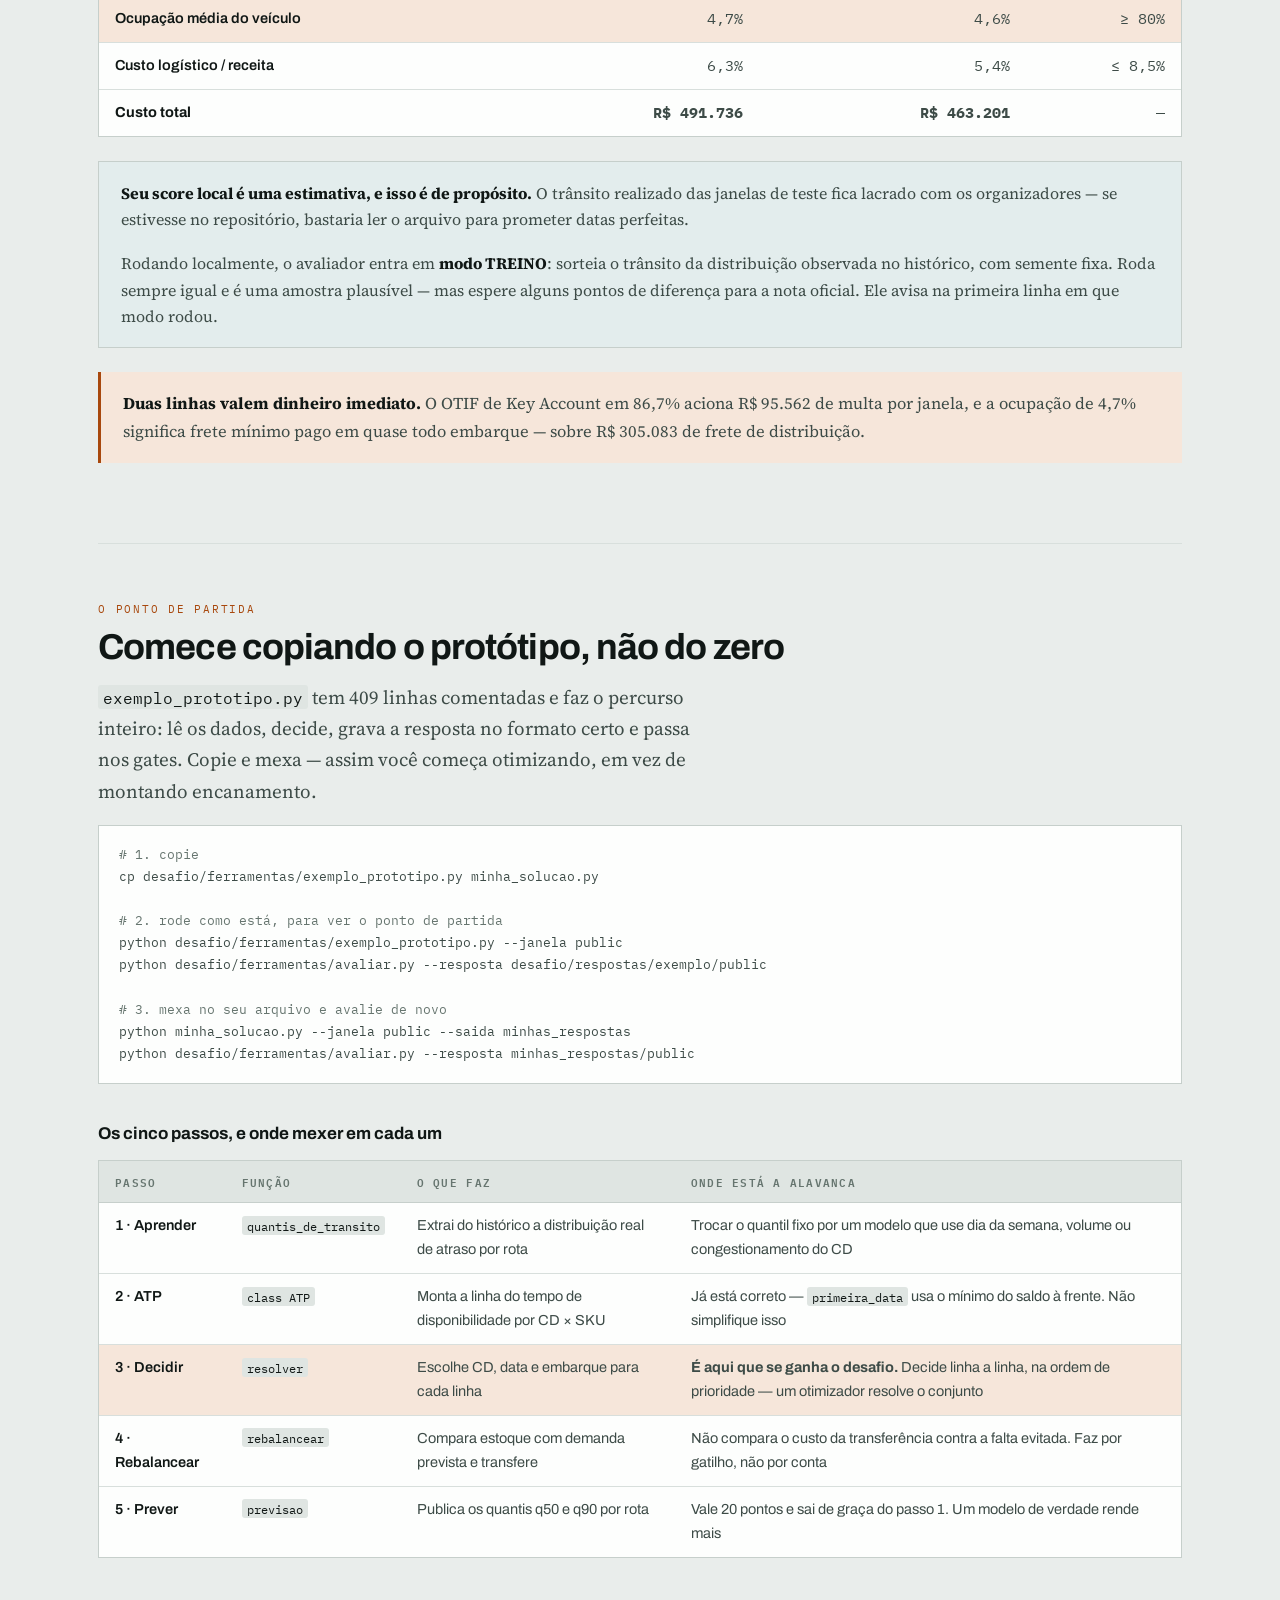
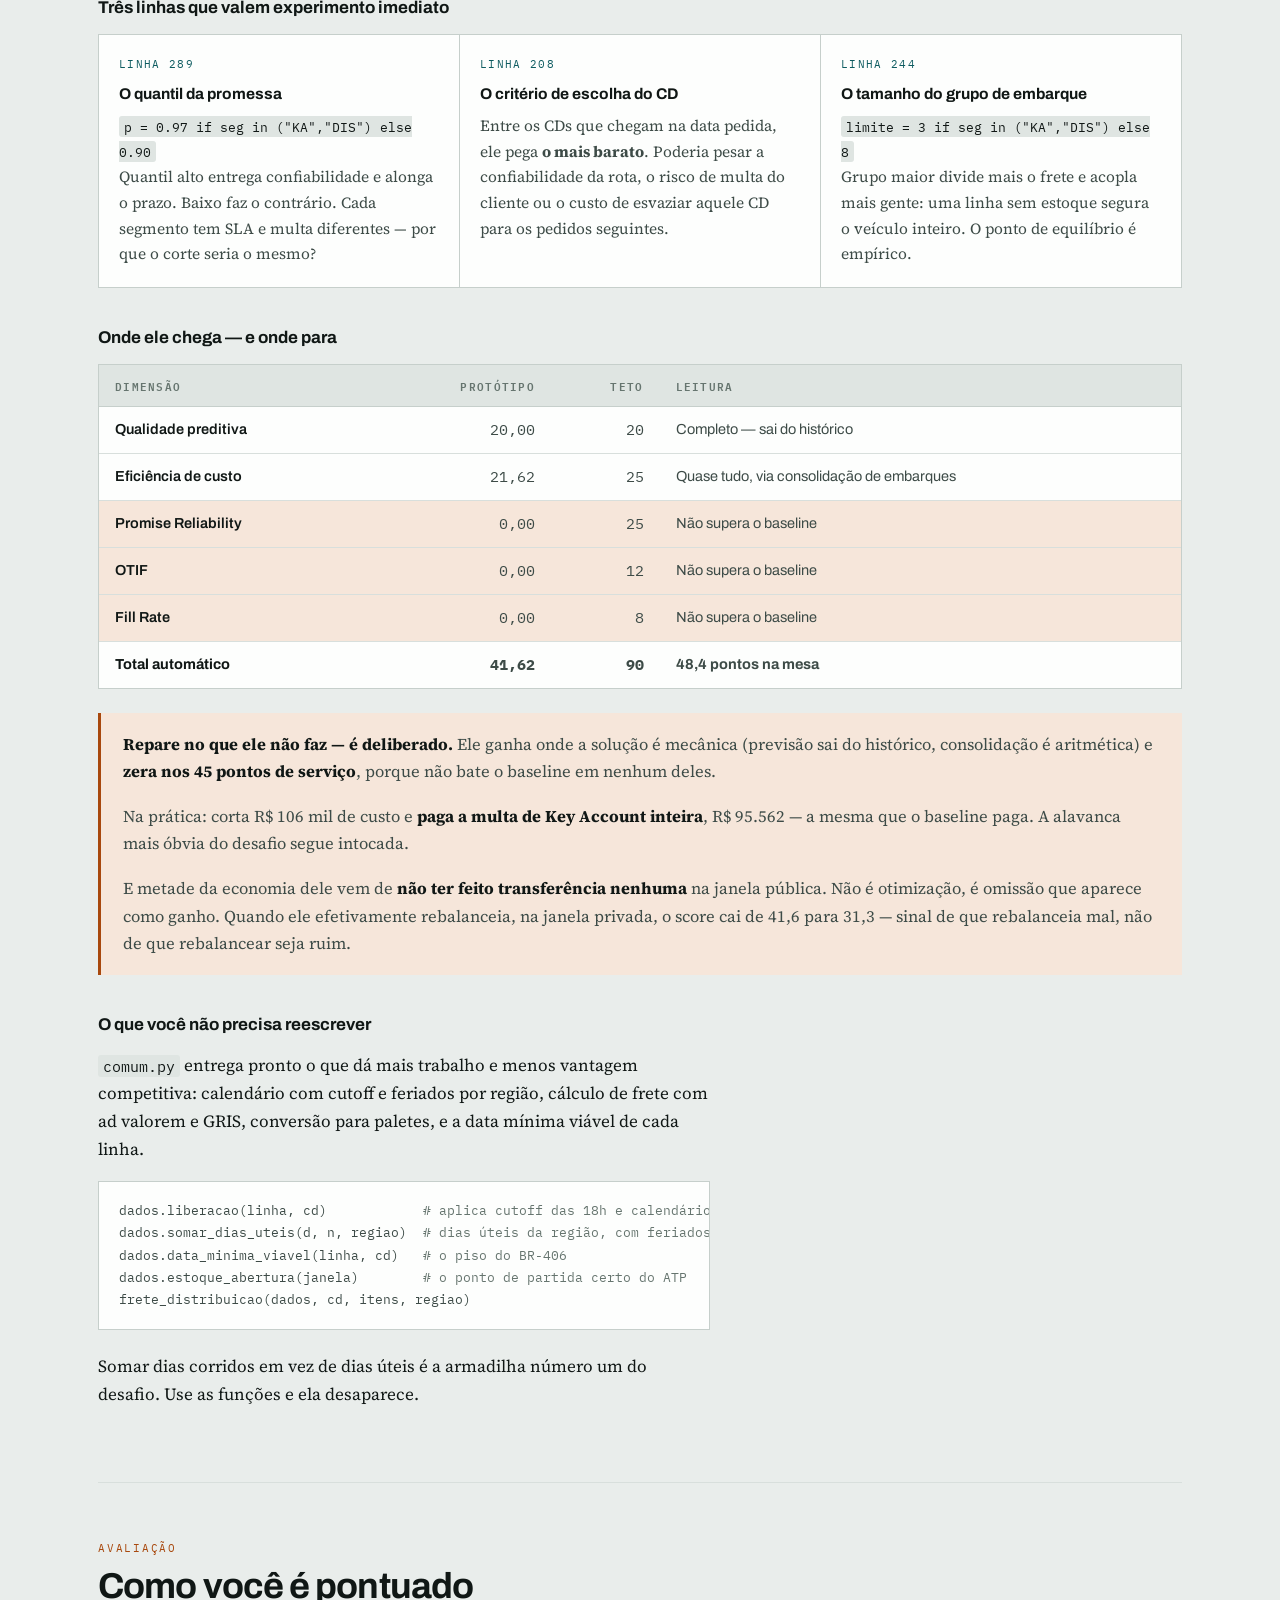
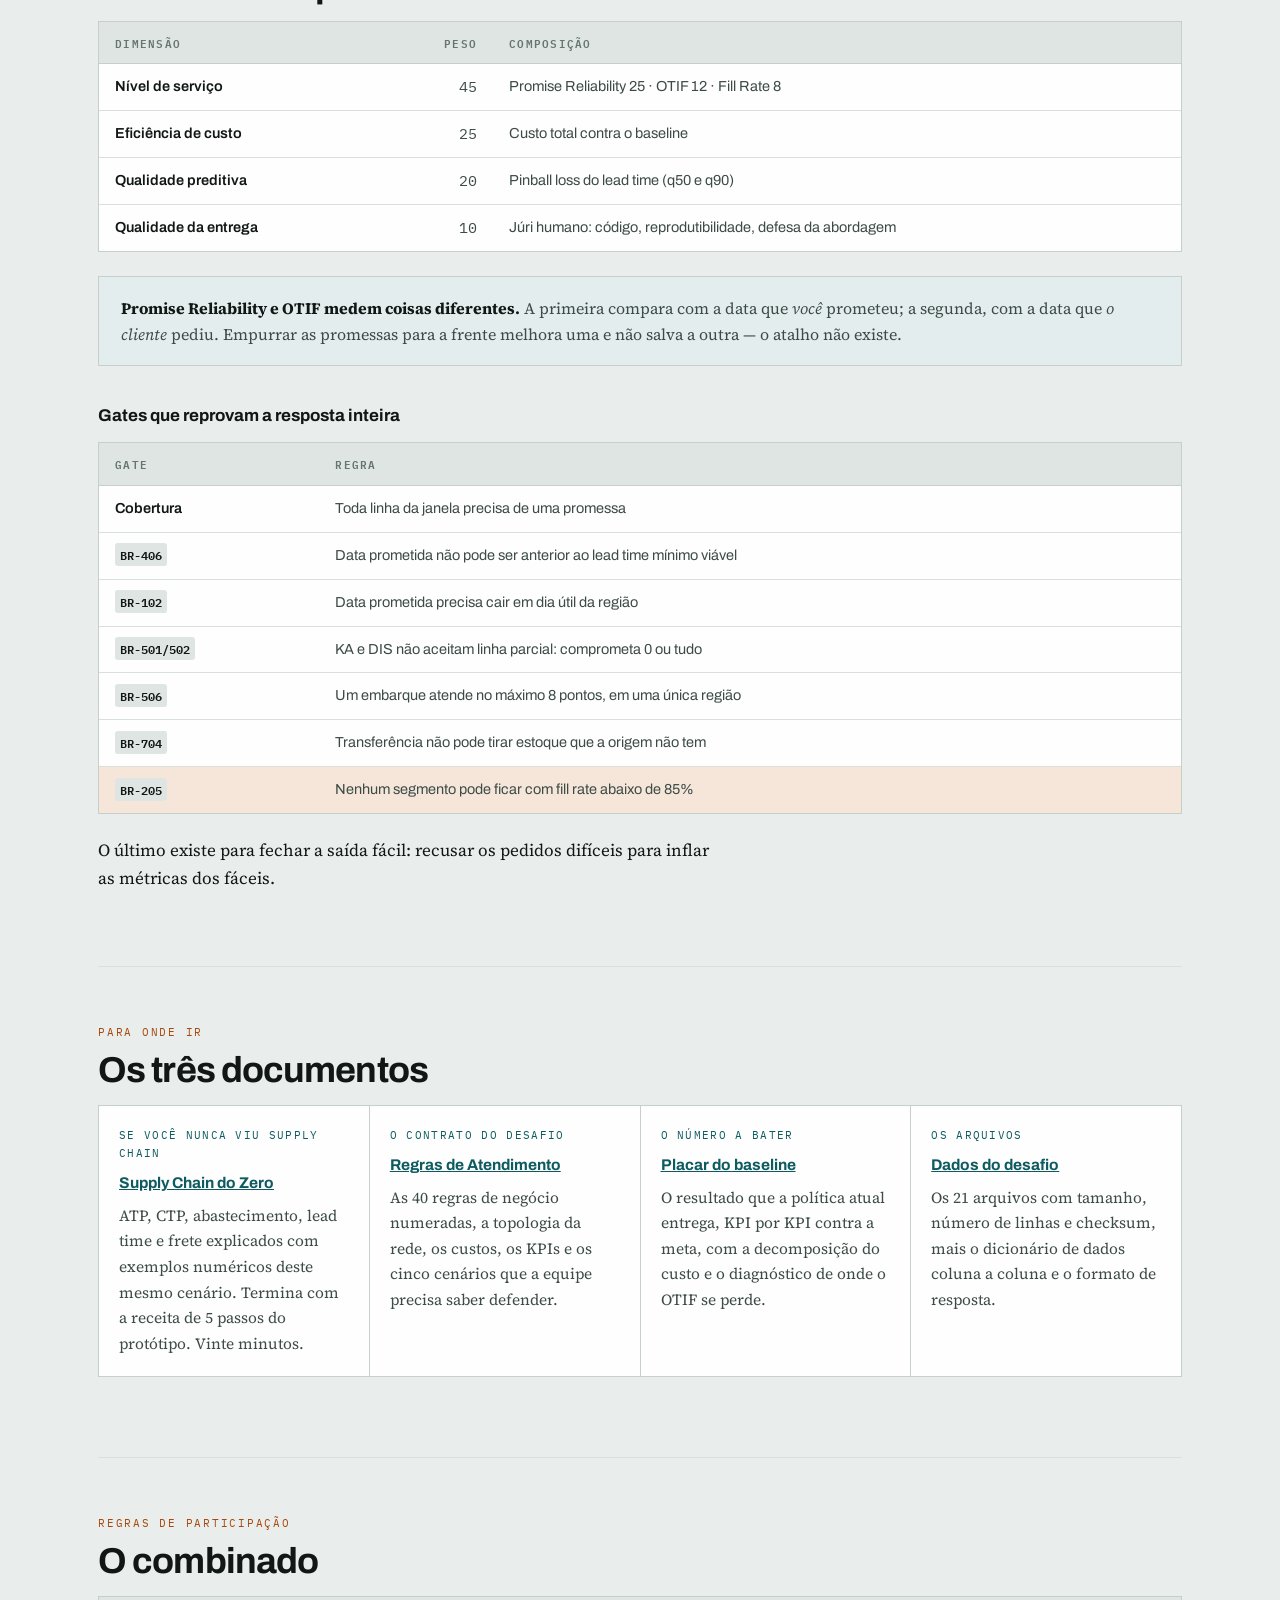
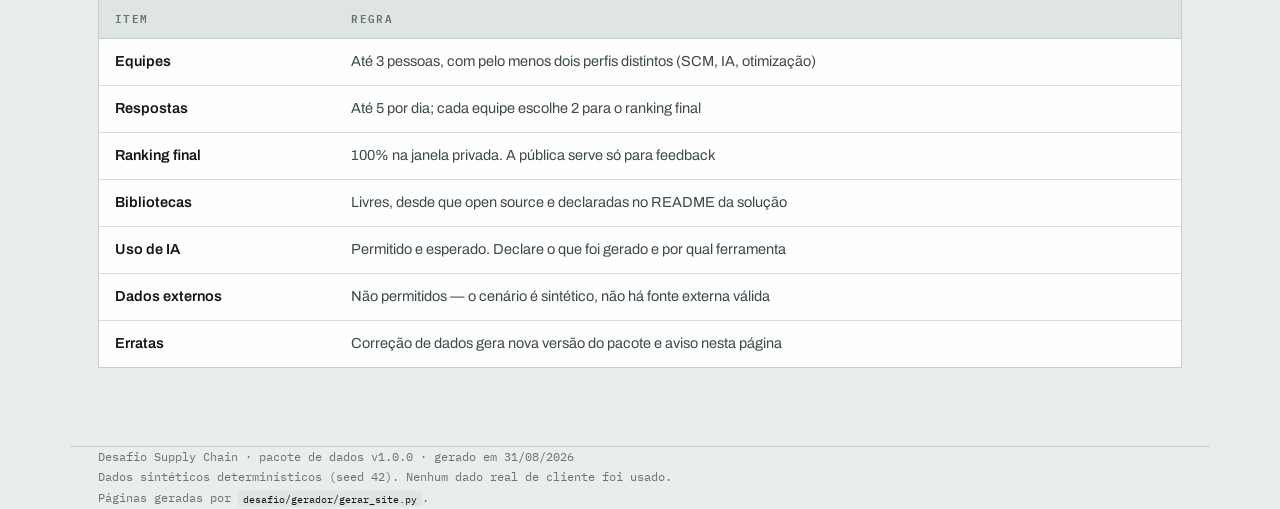
==== commit 522e037f: "fix: dados em LF e .gitattributes — a conferência falhava fora do Windows O CI pegou na primeira exe" ====
--- a/docs/index.html
+++ b/docs/index.html
@@ -33,7 +33,7 @@
       cada linha, que data prometer e o que embarca junto.
     </p>
     <div class="baixar">
-      <a class="btn" href="./dados/desafio-supply-chain-v1.0.0.zip" download>Baixar o pacote (731 KB)</a>
+      <a class="btn" href="./dados/desafio-supply-chain-v1.0.0.zip" download>Baixar o pacote (732 KB)</a>
       <a class="btn sec" href="./dados.html">Ver os arquivos um a um</a>
     </div>
     <div class="facts">
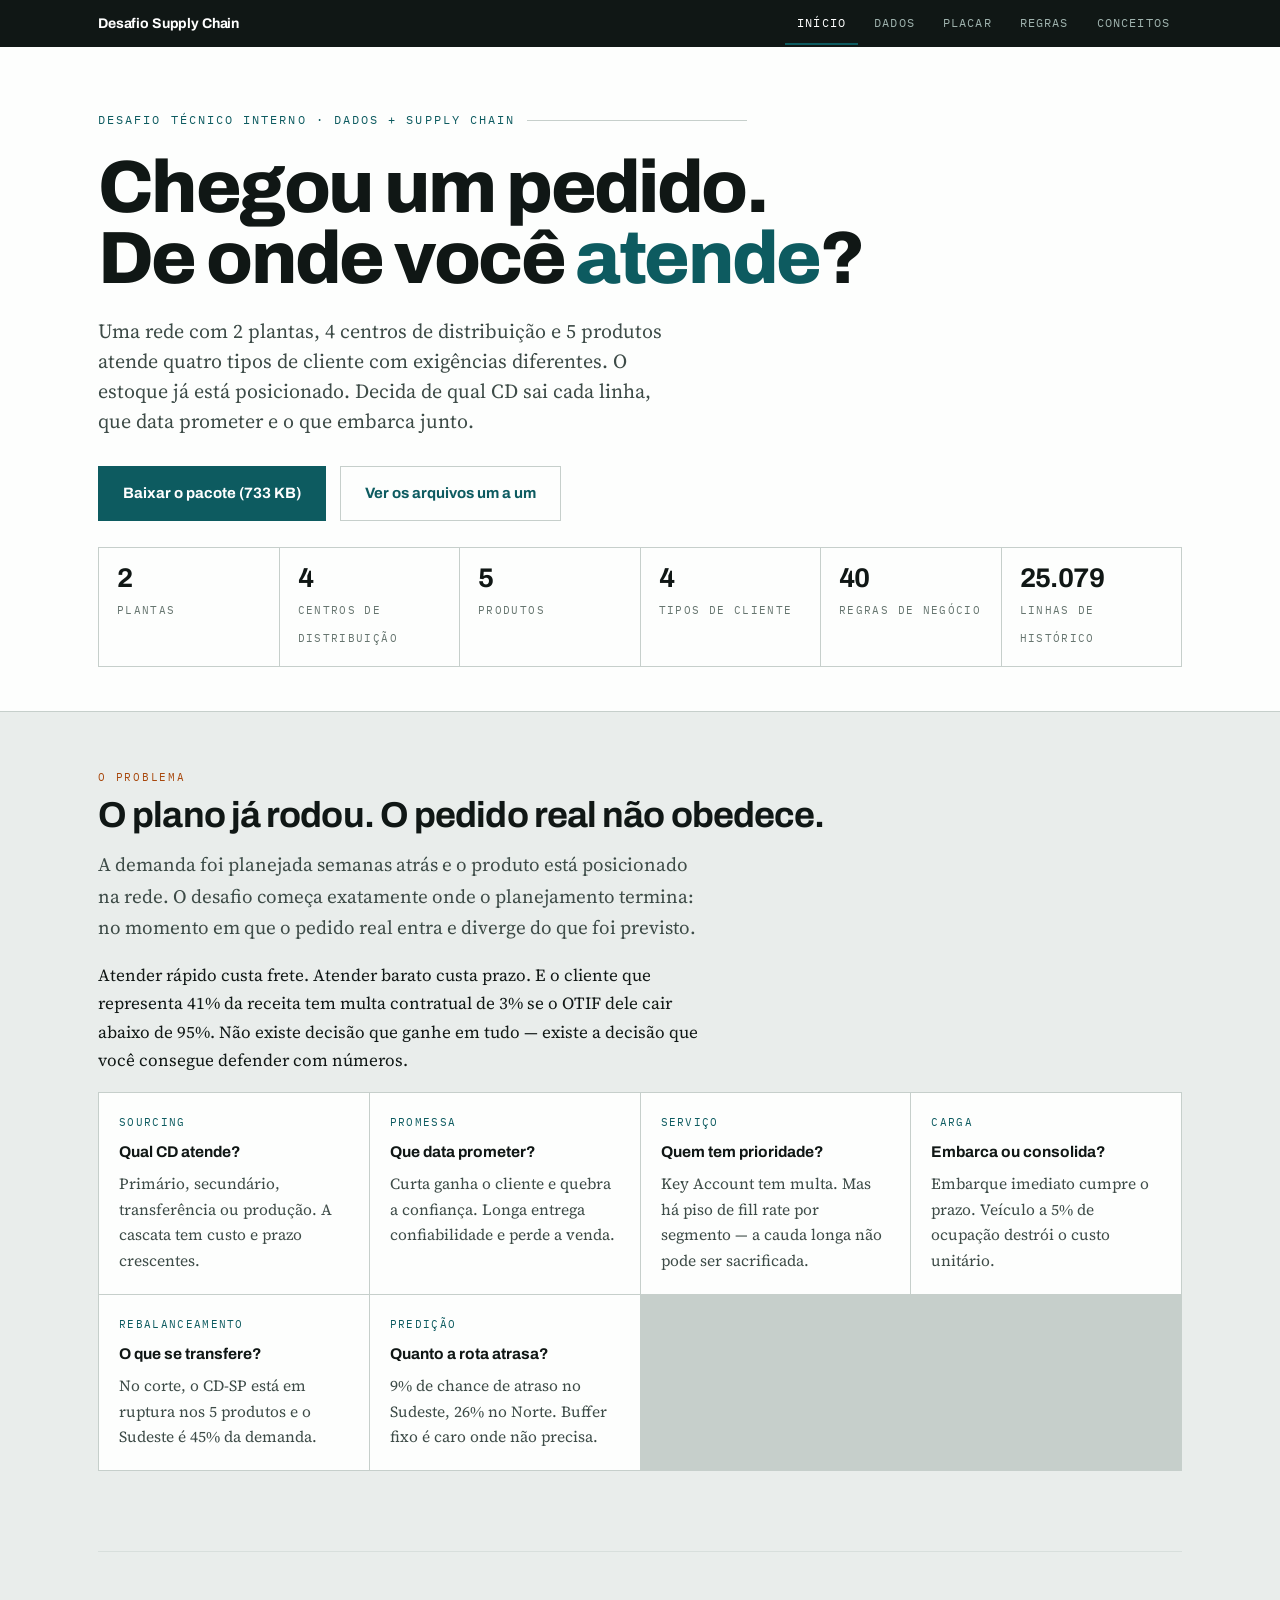
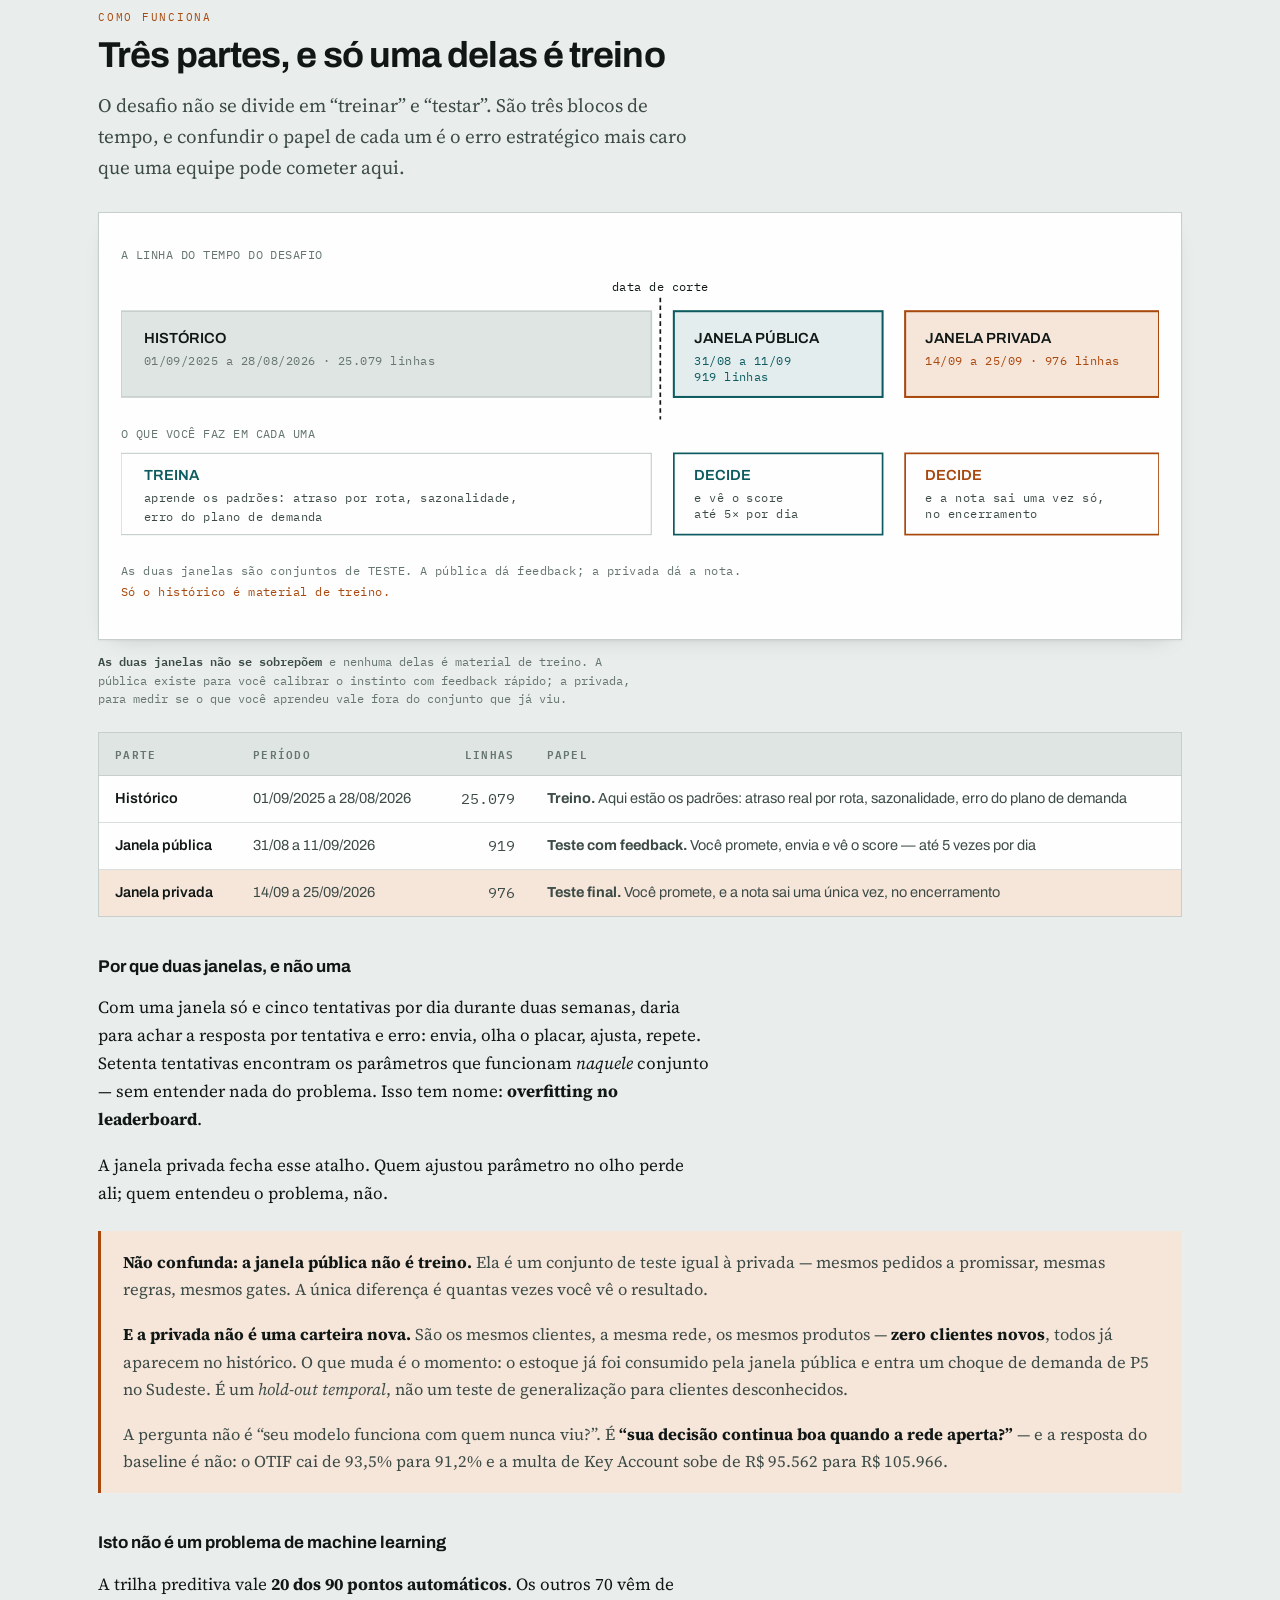
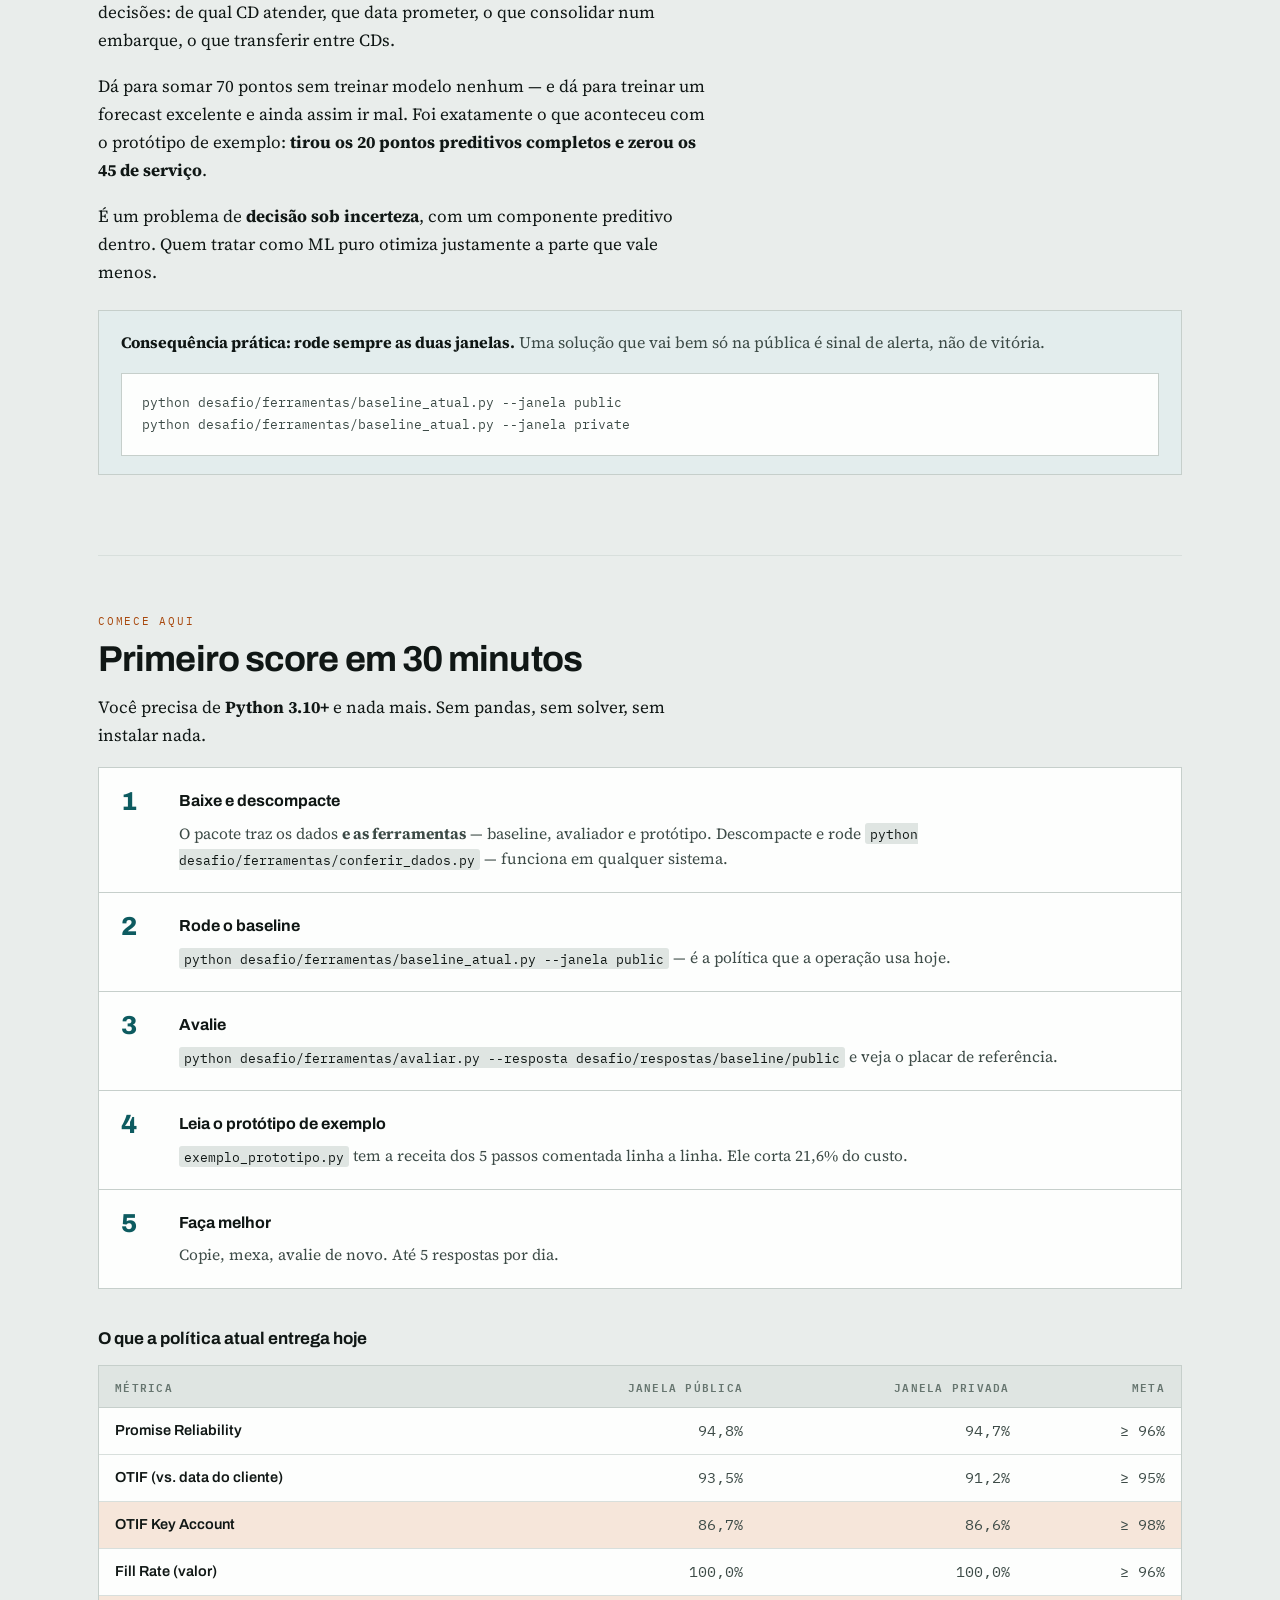
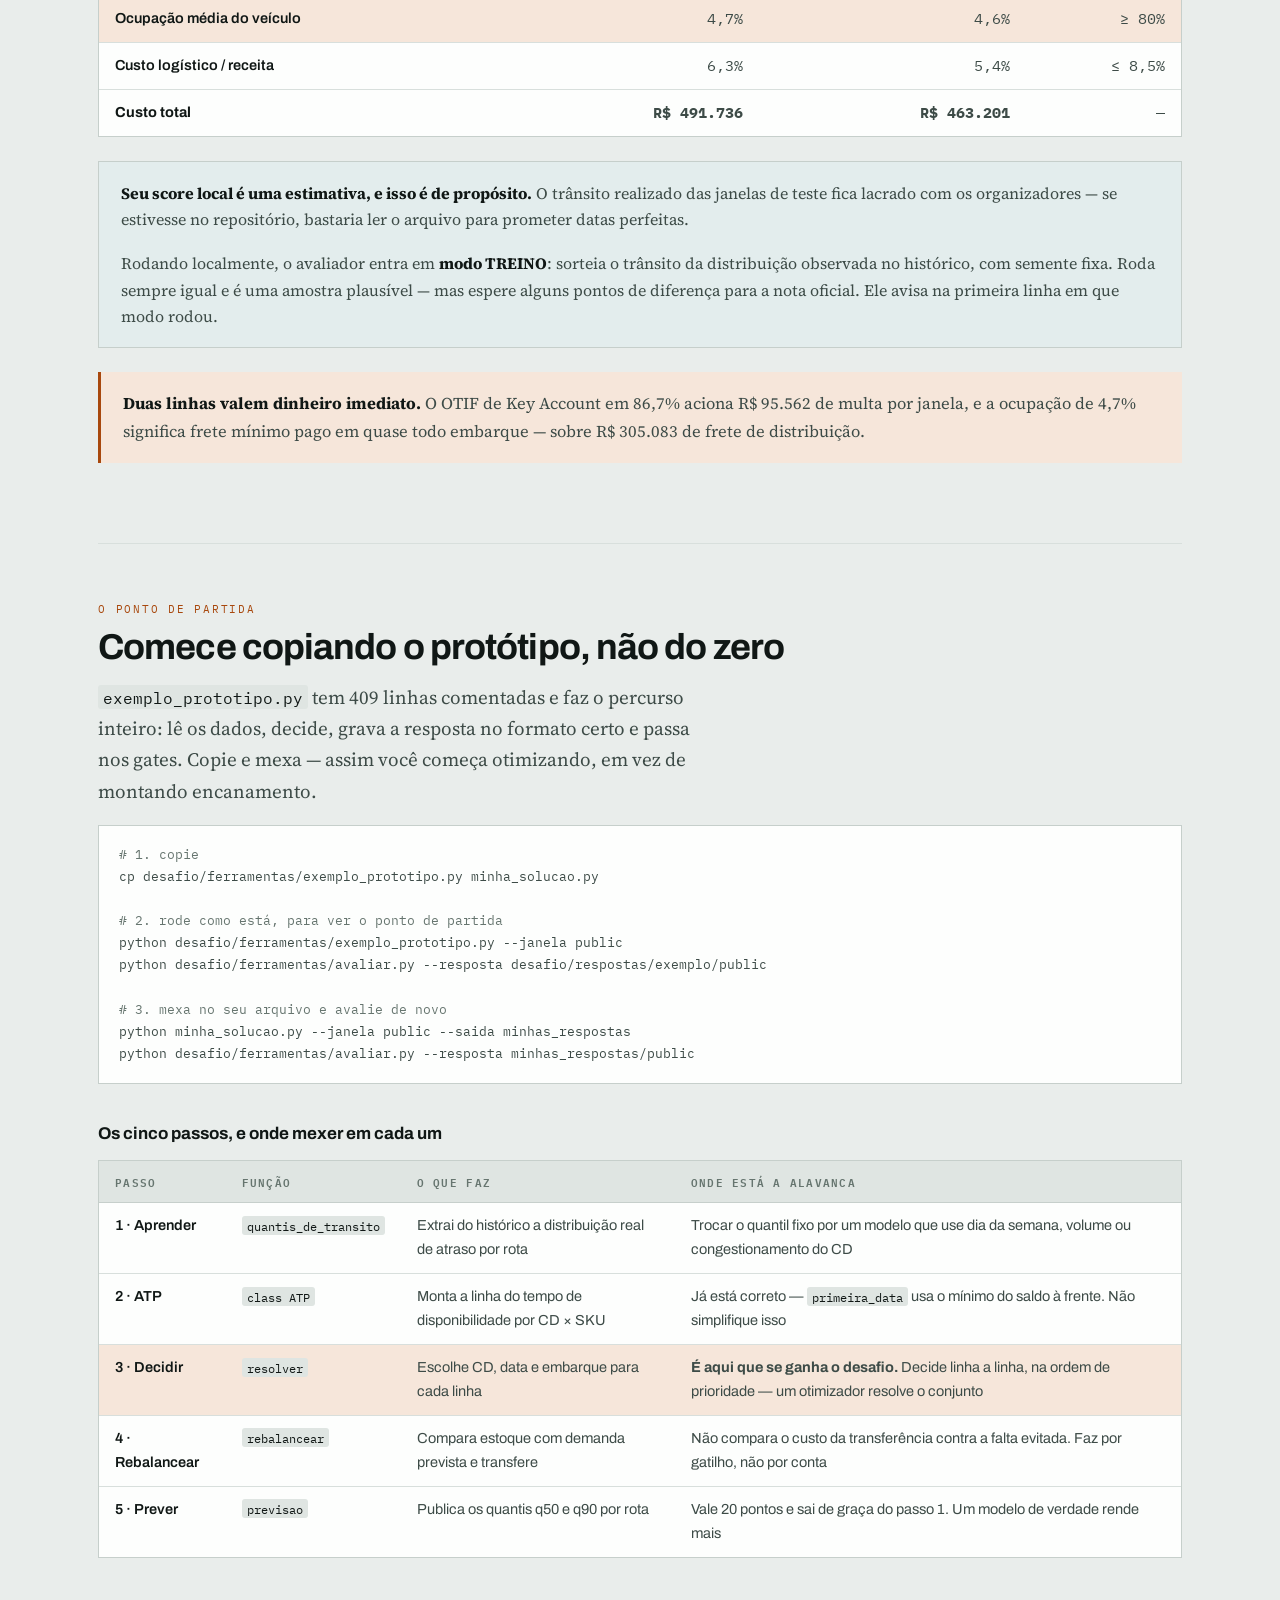
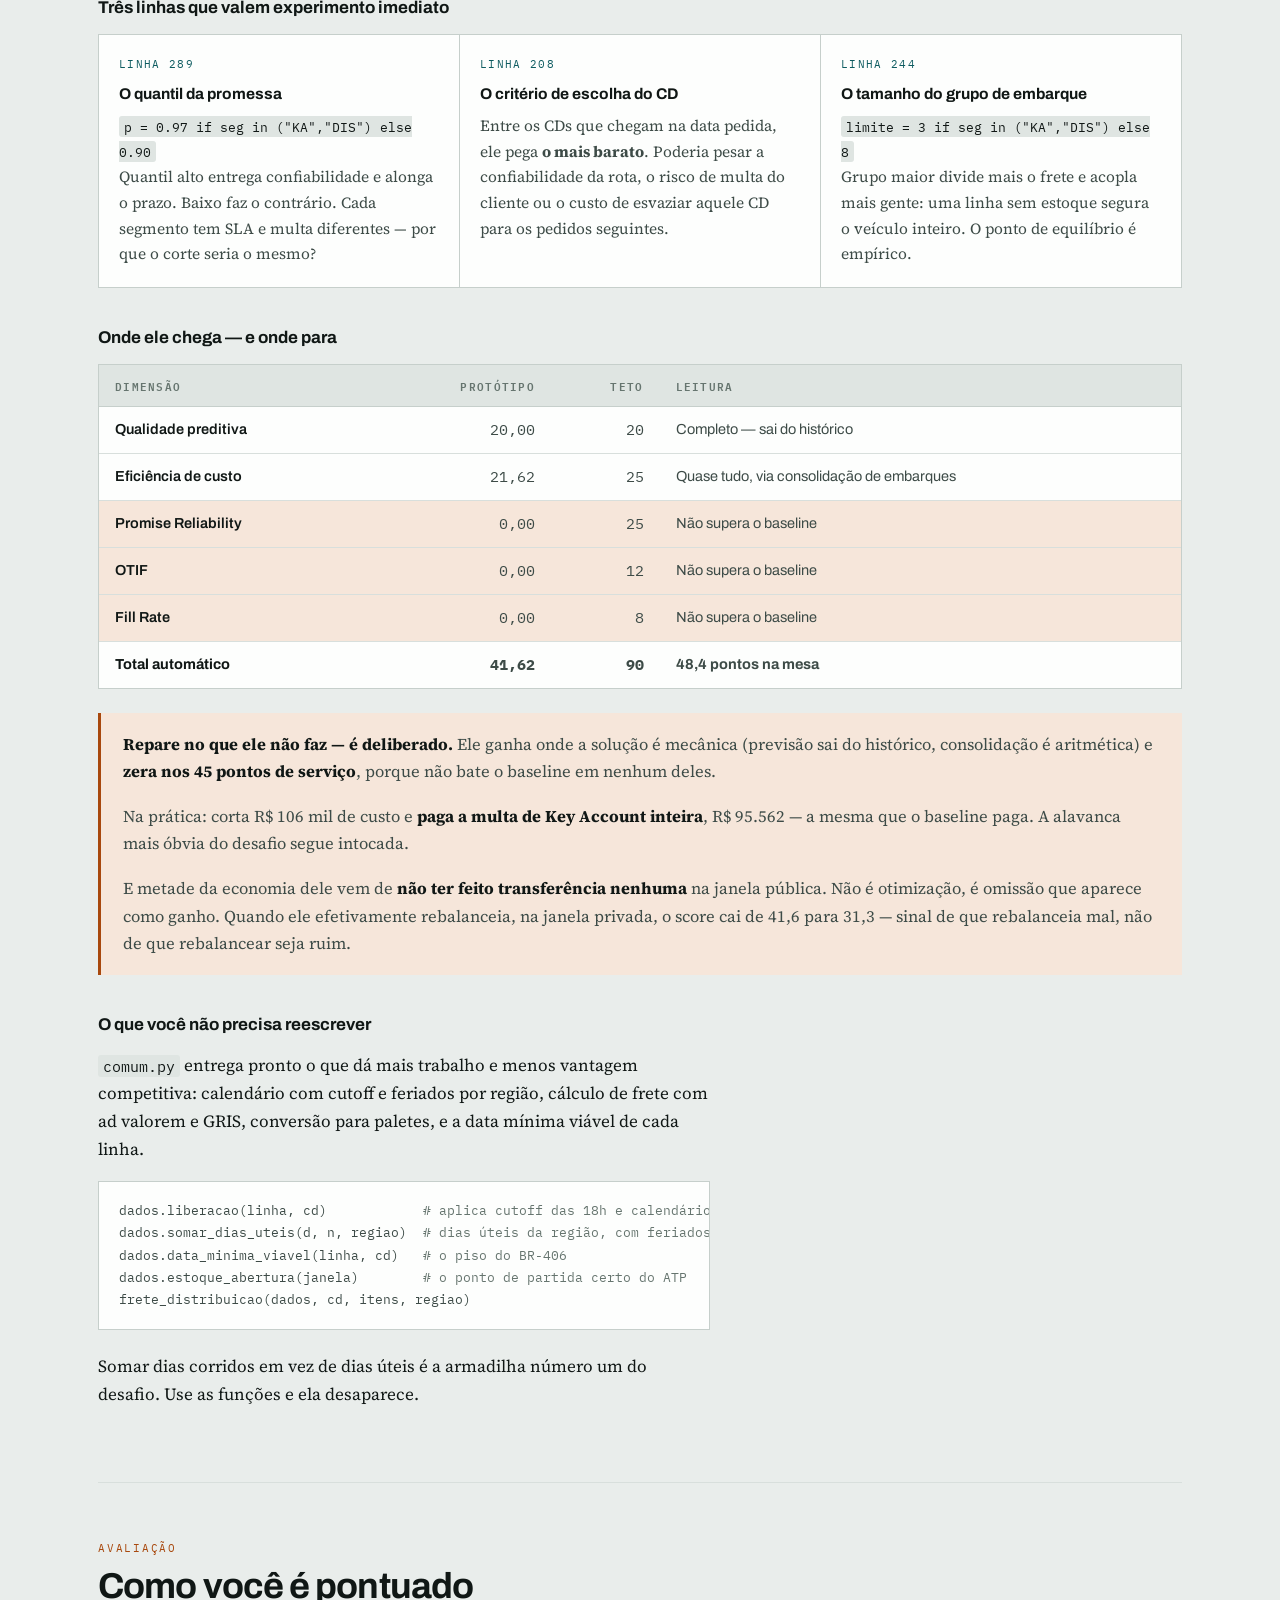
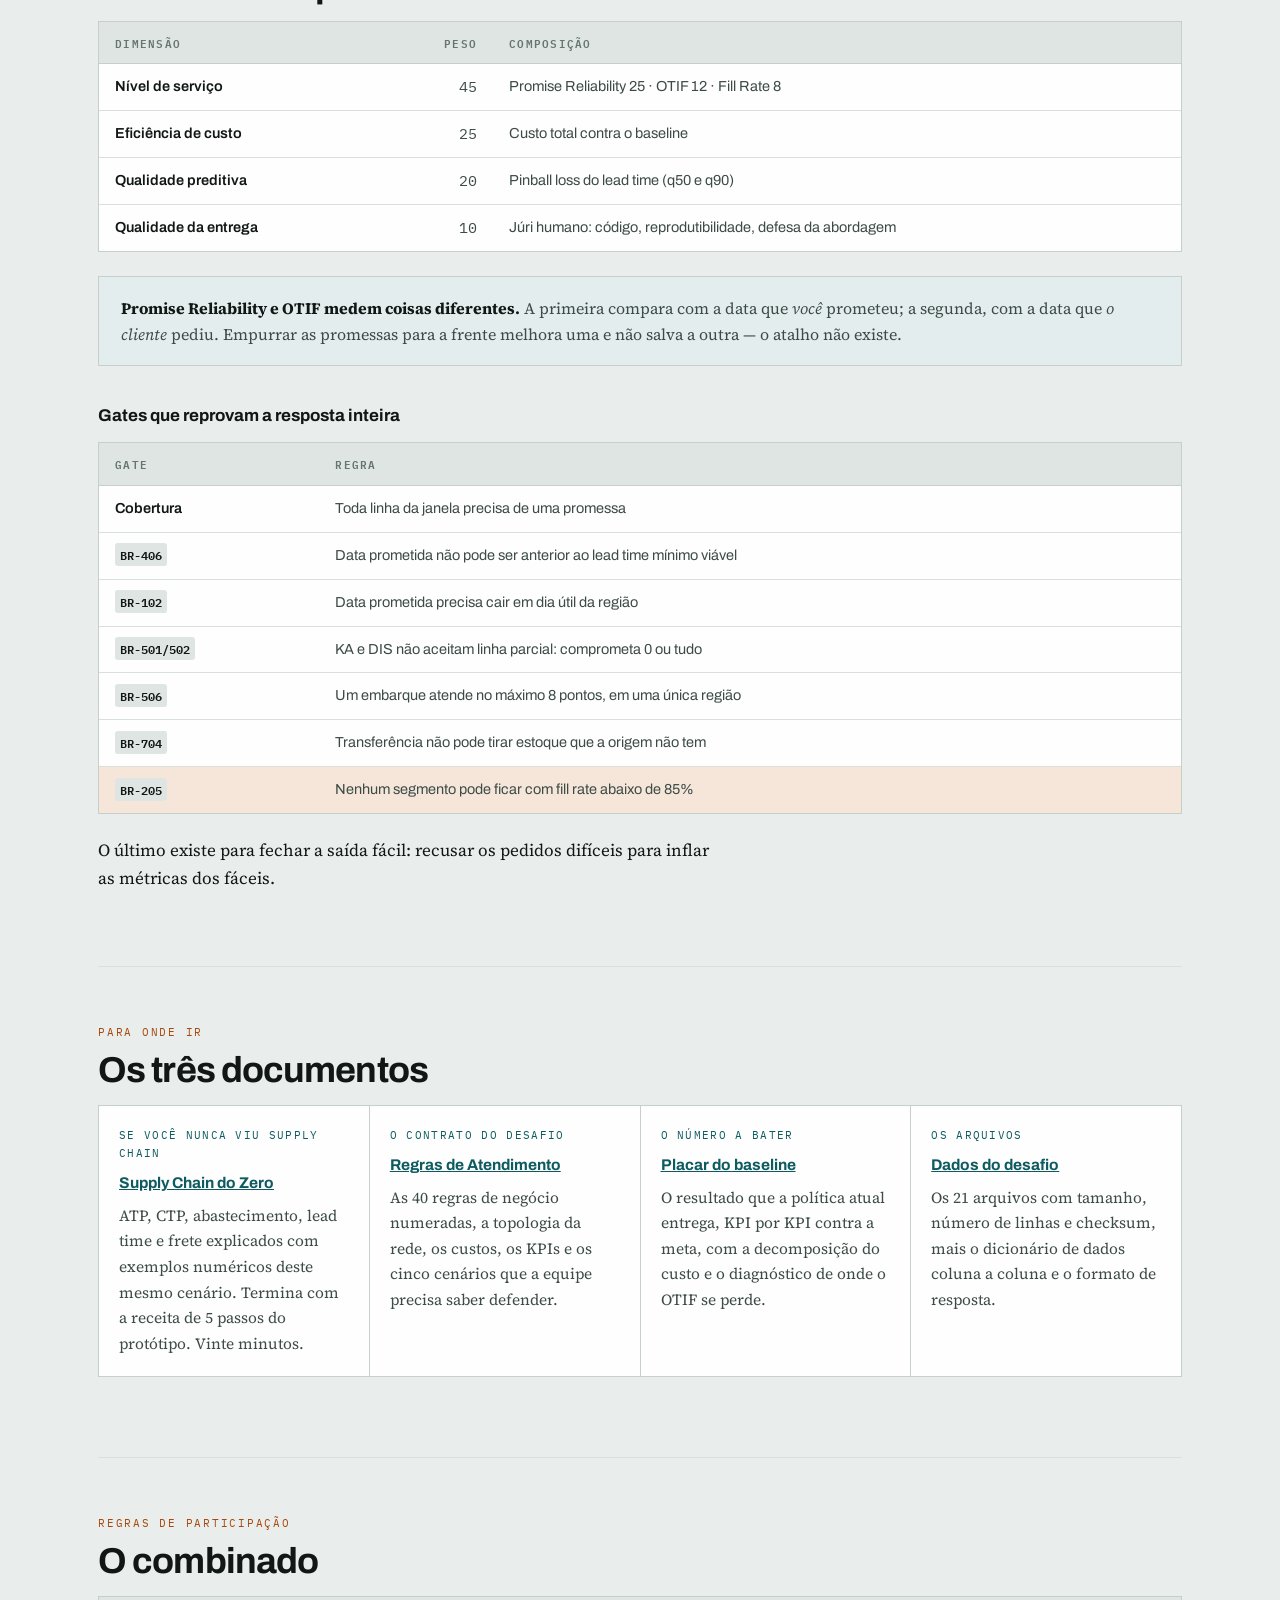
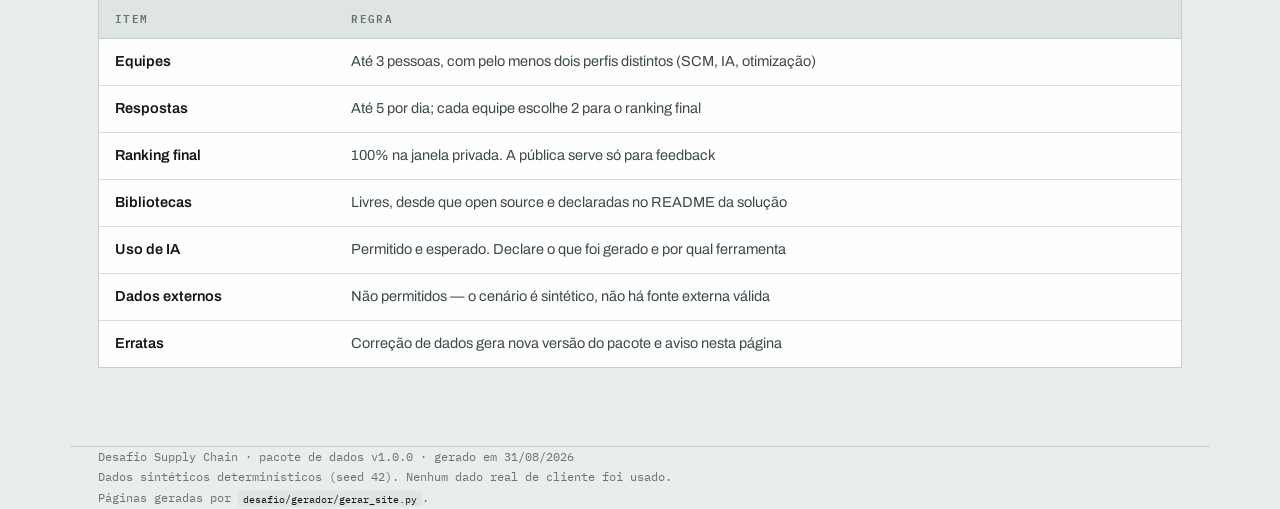
==== commit a504555f: "feat: avaliação da resposta no navegador, dentro do placar Agora dá para arrastar a resposta na próp" ====
--- a/docs/index.html
+++ b/docs/index.html
@@ -33,7 +33,7 @@
       cada linha, que data prometer e o que embarca junto.
     </p>
     <div class="baixar">
-      <a class="btn" href="./dados/desafio-supply-chain-v1.0.0.zip" download>Baixar o pacote (732 KB)</a>
+      <a class="btn" href="./dados/desafio-supply-chain-v1.0.0.zip" download>Baixar o pacote (733 KB)</a>
       <a class="btn sec" href="./dados.html">Ver os arquivos um a um</a>
     </div>
     <div class="facts">
--- a/docs/assets/site.css
+++ b/docs/assets/site.css
@@ -137,6 +137,24 @@
 figcaption { font-family:var(--mono); font-size:11.5px; line-height:1.6; color:var(--ink-3); margin-top:12px; max-width:76ch; }
 figcaption b { color:var(--ink-2); font-weight:600; }
 
+
+/* ---------- testador de resposta no navegador ---------- */
+.testador { border:1px solid var(--line); background:var(--surface); padding:22px; margin:0 0 24px; }
+.testador-controles { display:grid; grid-template-columns:repeat(auto-fit,minmax(230px,1fr)); gap:14px; align-items:end; }
+.campo-arquivo { display:flex; flex-direction:column; gap:5px; cursor:pointer; }
+.campo-arquivo input[type=file] { position:absolute; width:1px; height:1px; opacity:0; }
+.campo-arquivo .rotulo, .campo-janela .rotulo { font-family:var(--mono); font-size:10.5px; letter-spacing:.1em; text-transform:uppercase; color:var(--ink-3); }
+.campo-arquivo .rotulo em { font-style:normal; color:var(--accent); }
+.campo-arquivo .nome { font-family:var(--mono); font-size:12.5px; color:var(--ink); border:1px dashed var(--line); padding:9px 11px; background:var(--surface-2); overflow:hidden; text-overflow:ellipsis; white-space:nowrap; }
+.campo-arquivo:hover .nome, .campo-arquivo input:focus-visible + .rotulo + .nome { border-color:var(--accent); color:var(--accent); }
+.campo-janela { display:flex; flex-direction:column; gap:5px; font-family:var(--mono); font-size:12.5px; color:var(--ink-2); }
+.campo-janela label { display:inline-flex; align-items:center; gap:6px; cursor:pointer; }
+.testador .btn { align-self:end; }
+.testador .btn:disabled { background:var(--surface-2); color:var(--ink-3); cursor:not-allowed; }
+.testador-estado { font-family:var(--mono); font-size:12.5px; color:var(--ink-3); margin:18px 0 0; }
+.testador-estado.erro { color:var(--alerta); }
+.testador-estado code { font-size:12px; }
+
 .sha { font-family:var(--mono); font-size:11px; color:var(--ink-3); }
 
 /* ---------- gráficos do placar ----------
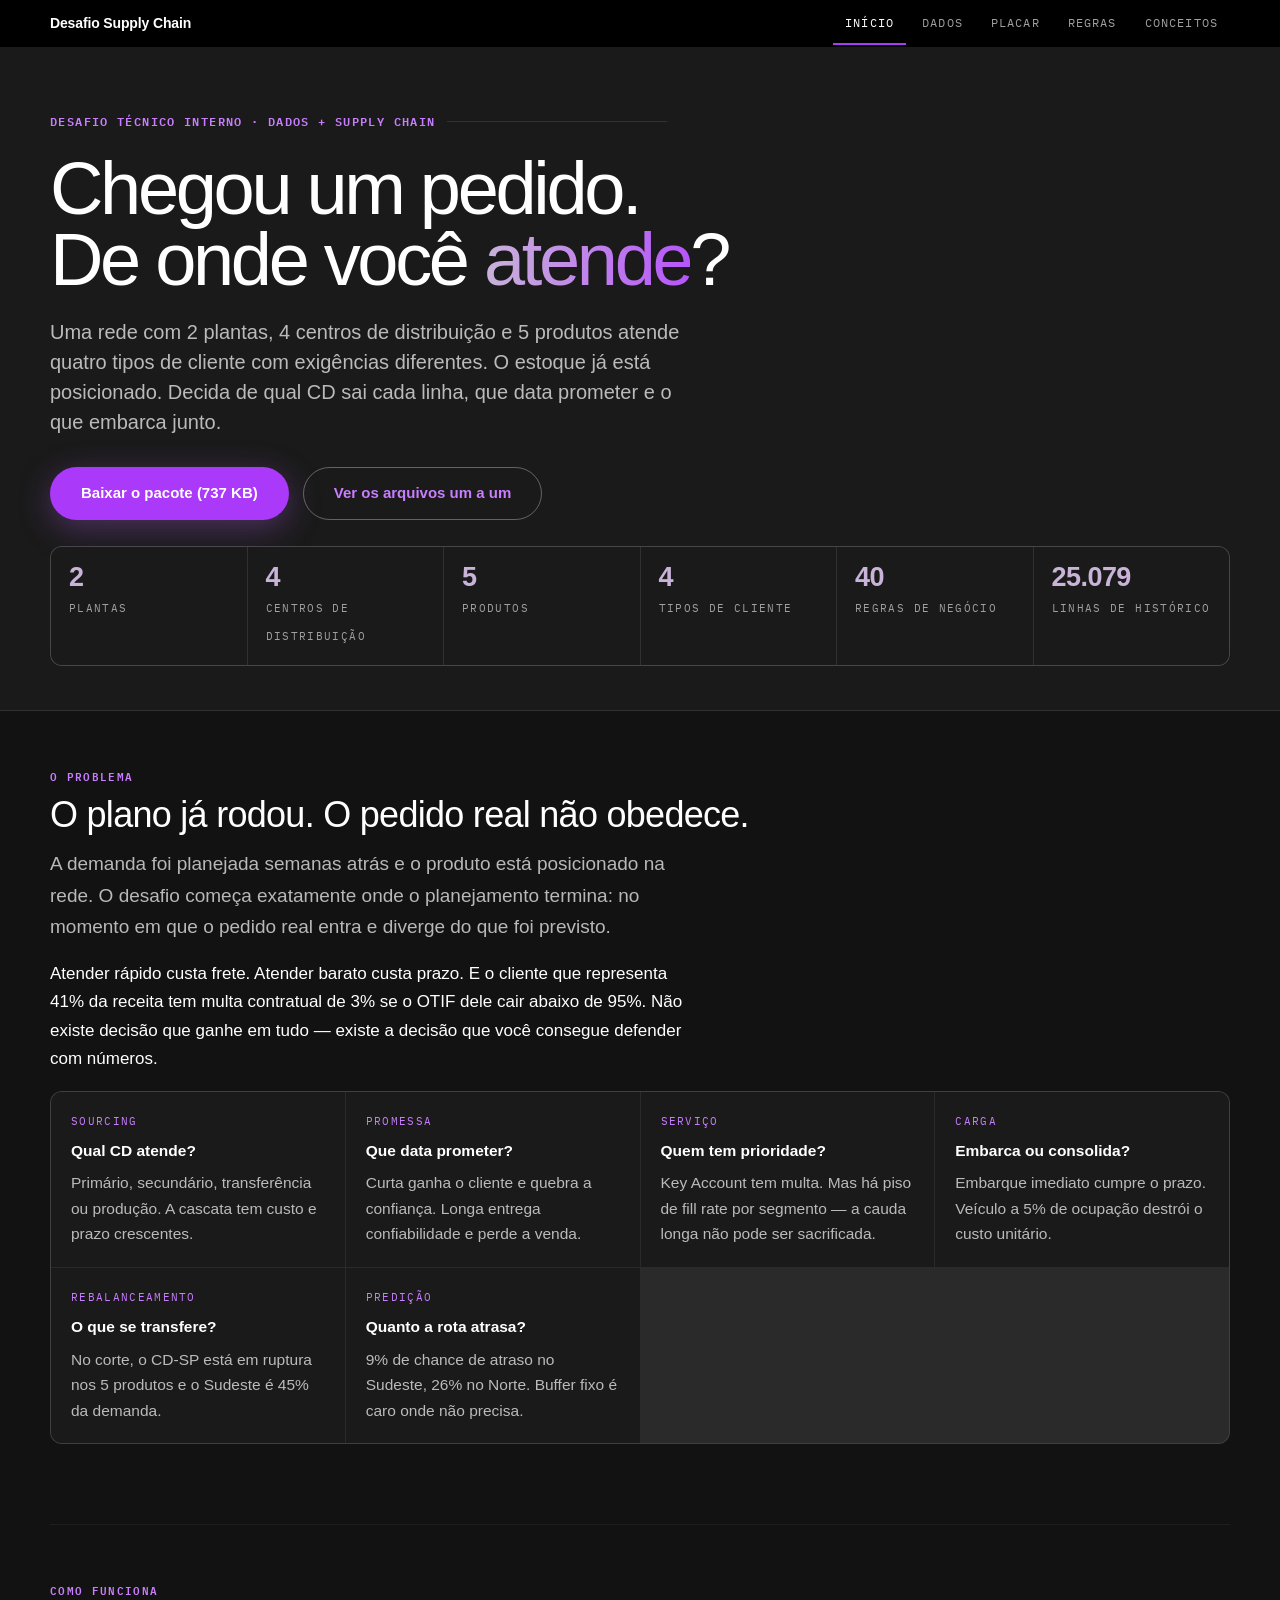
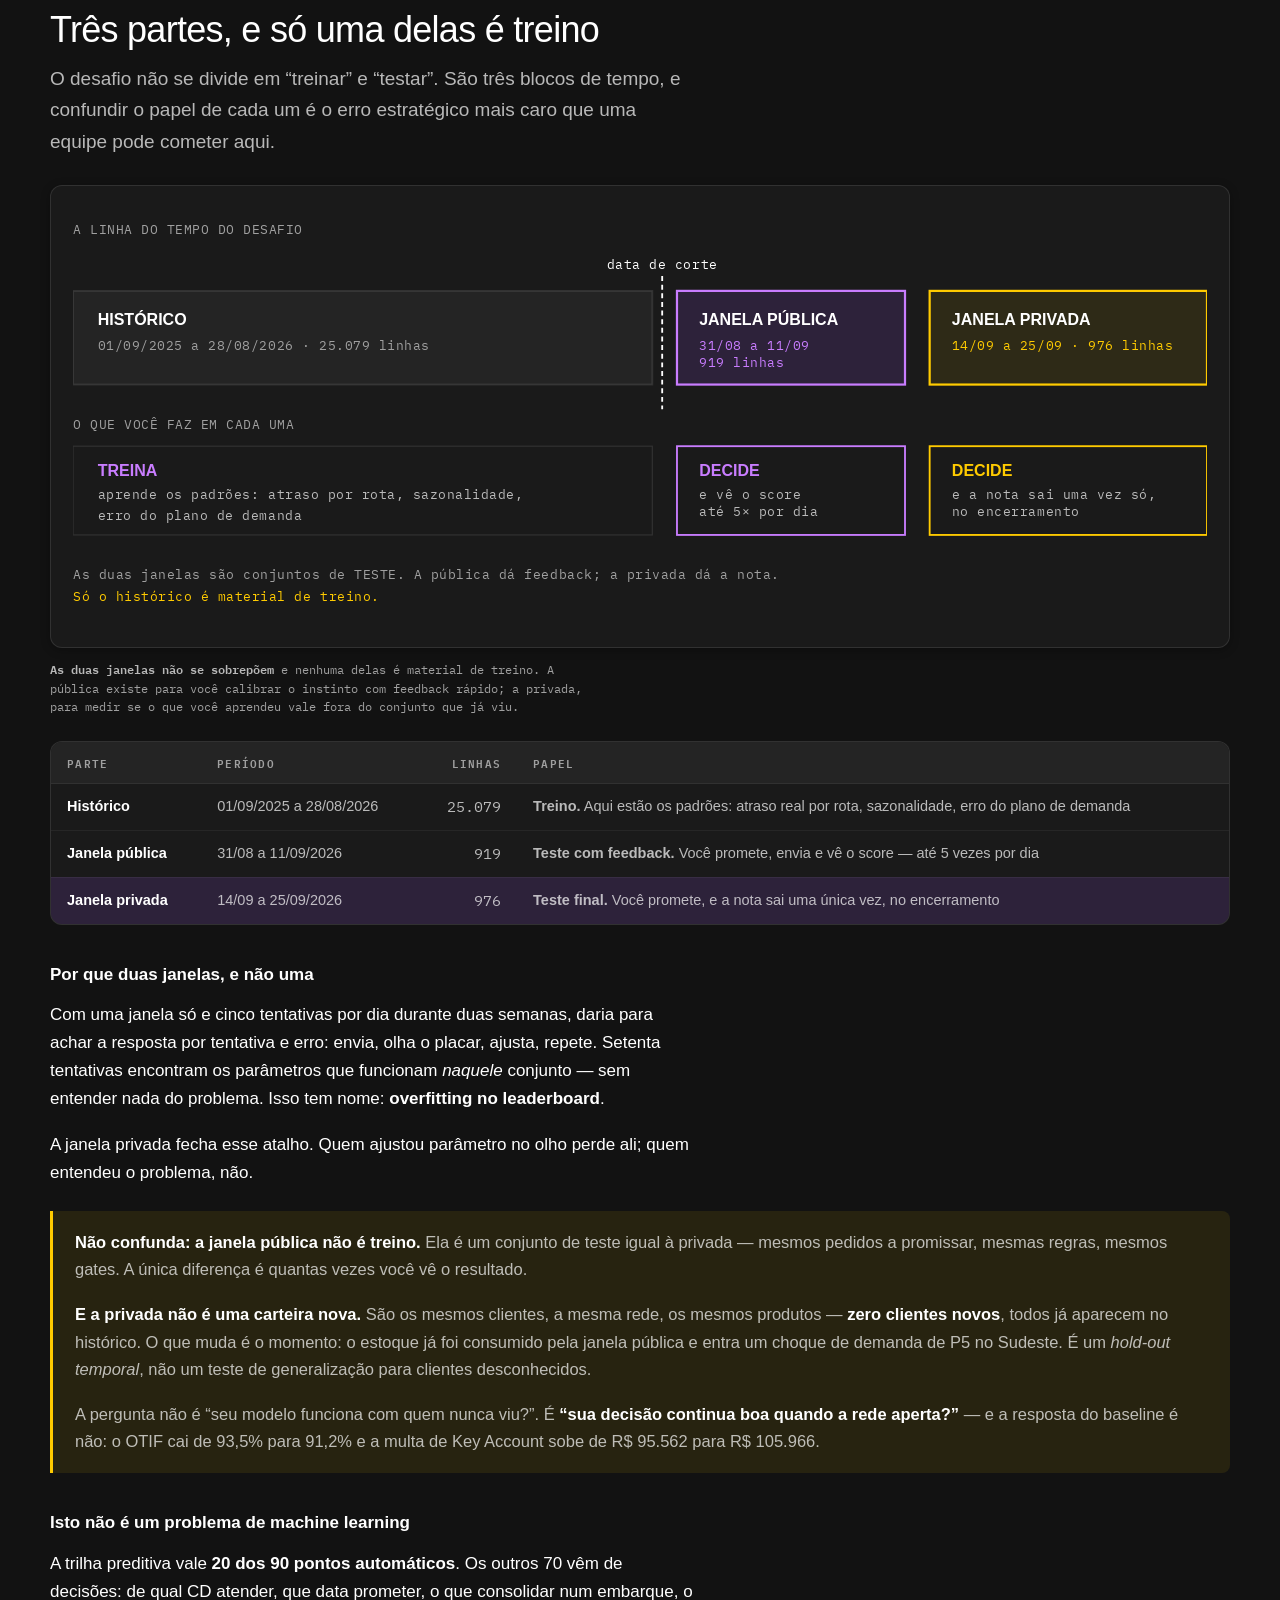
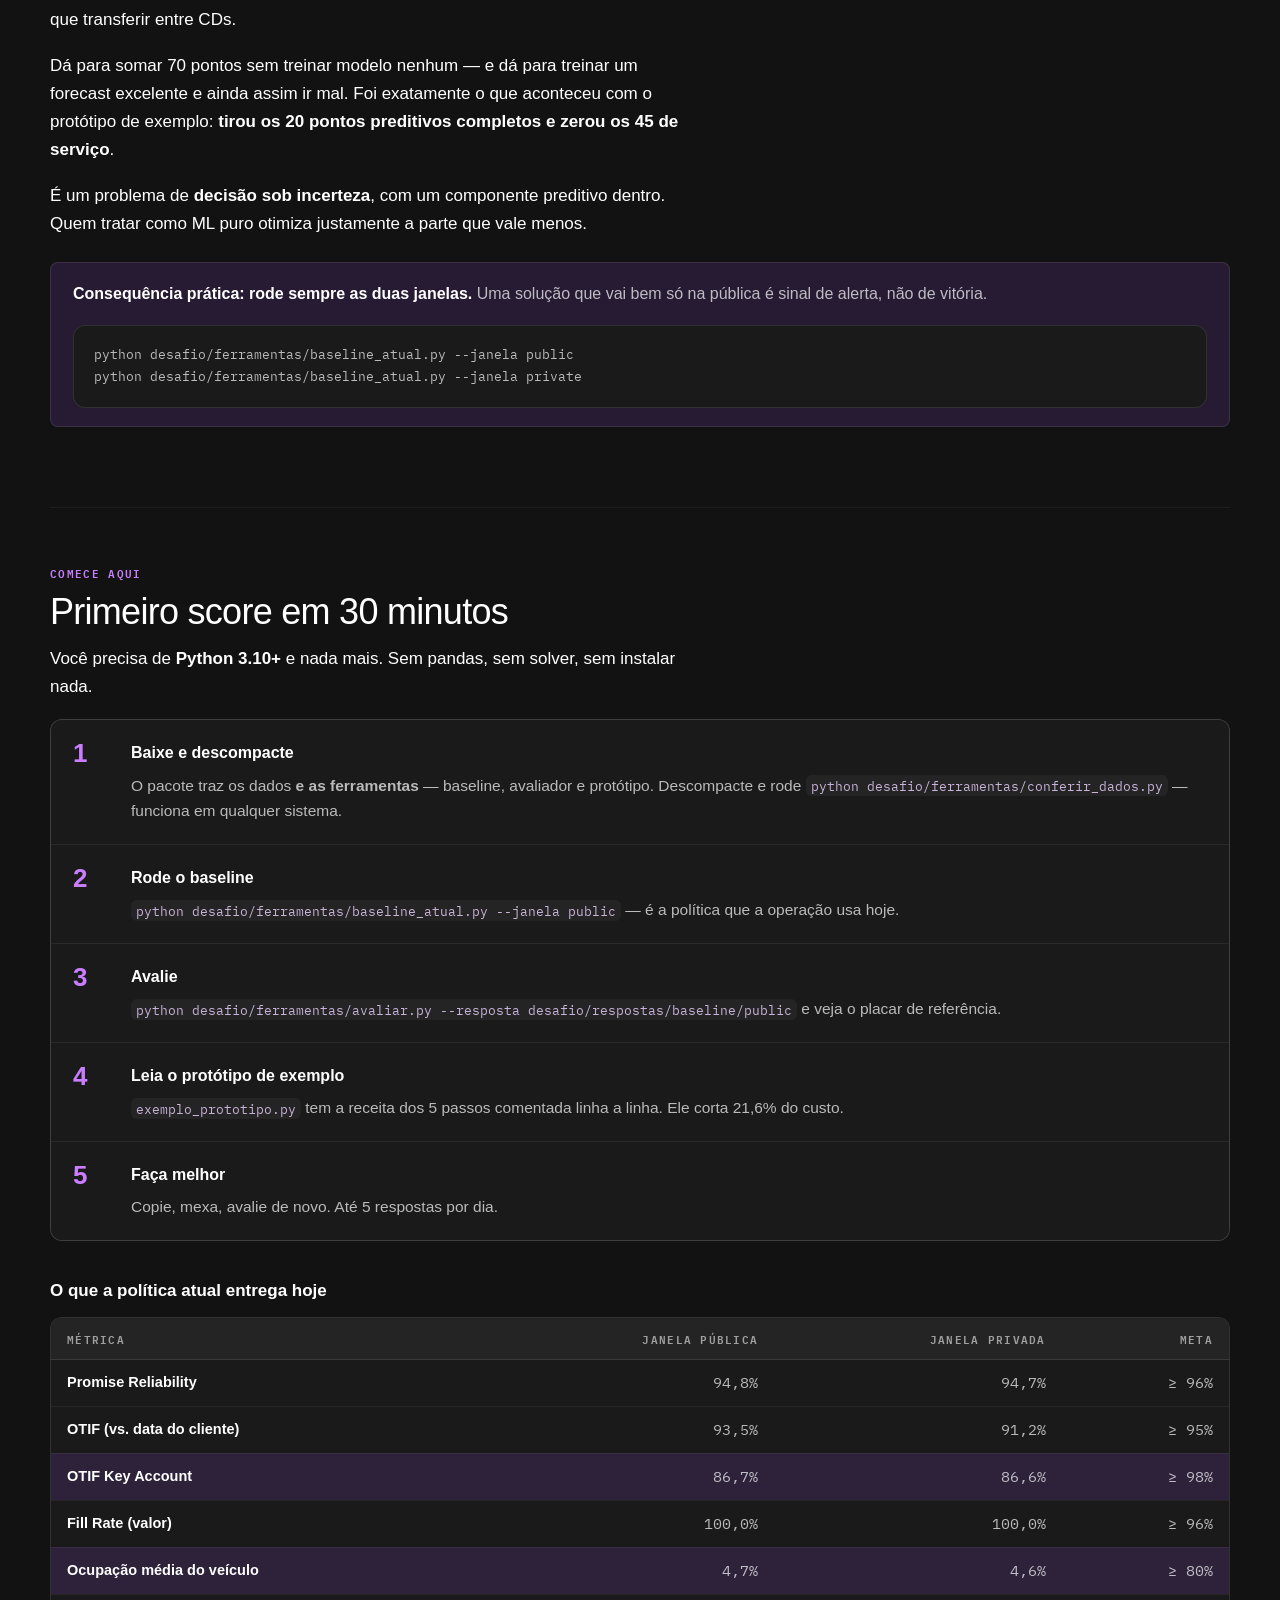
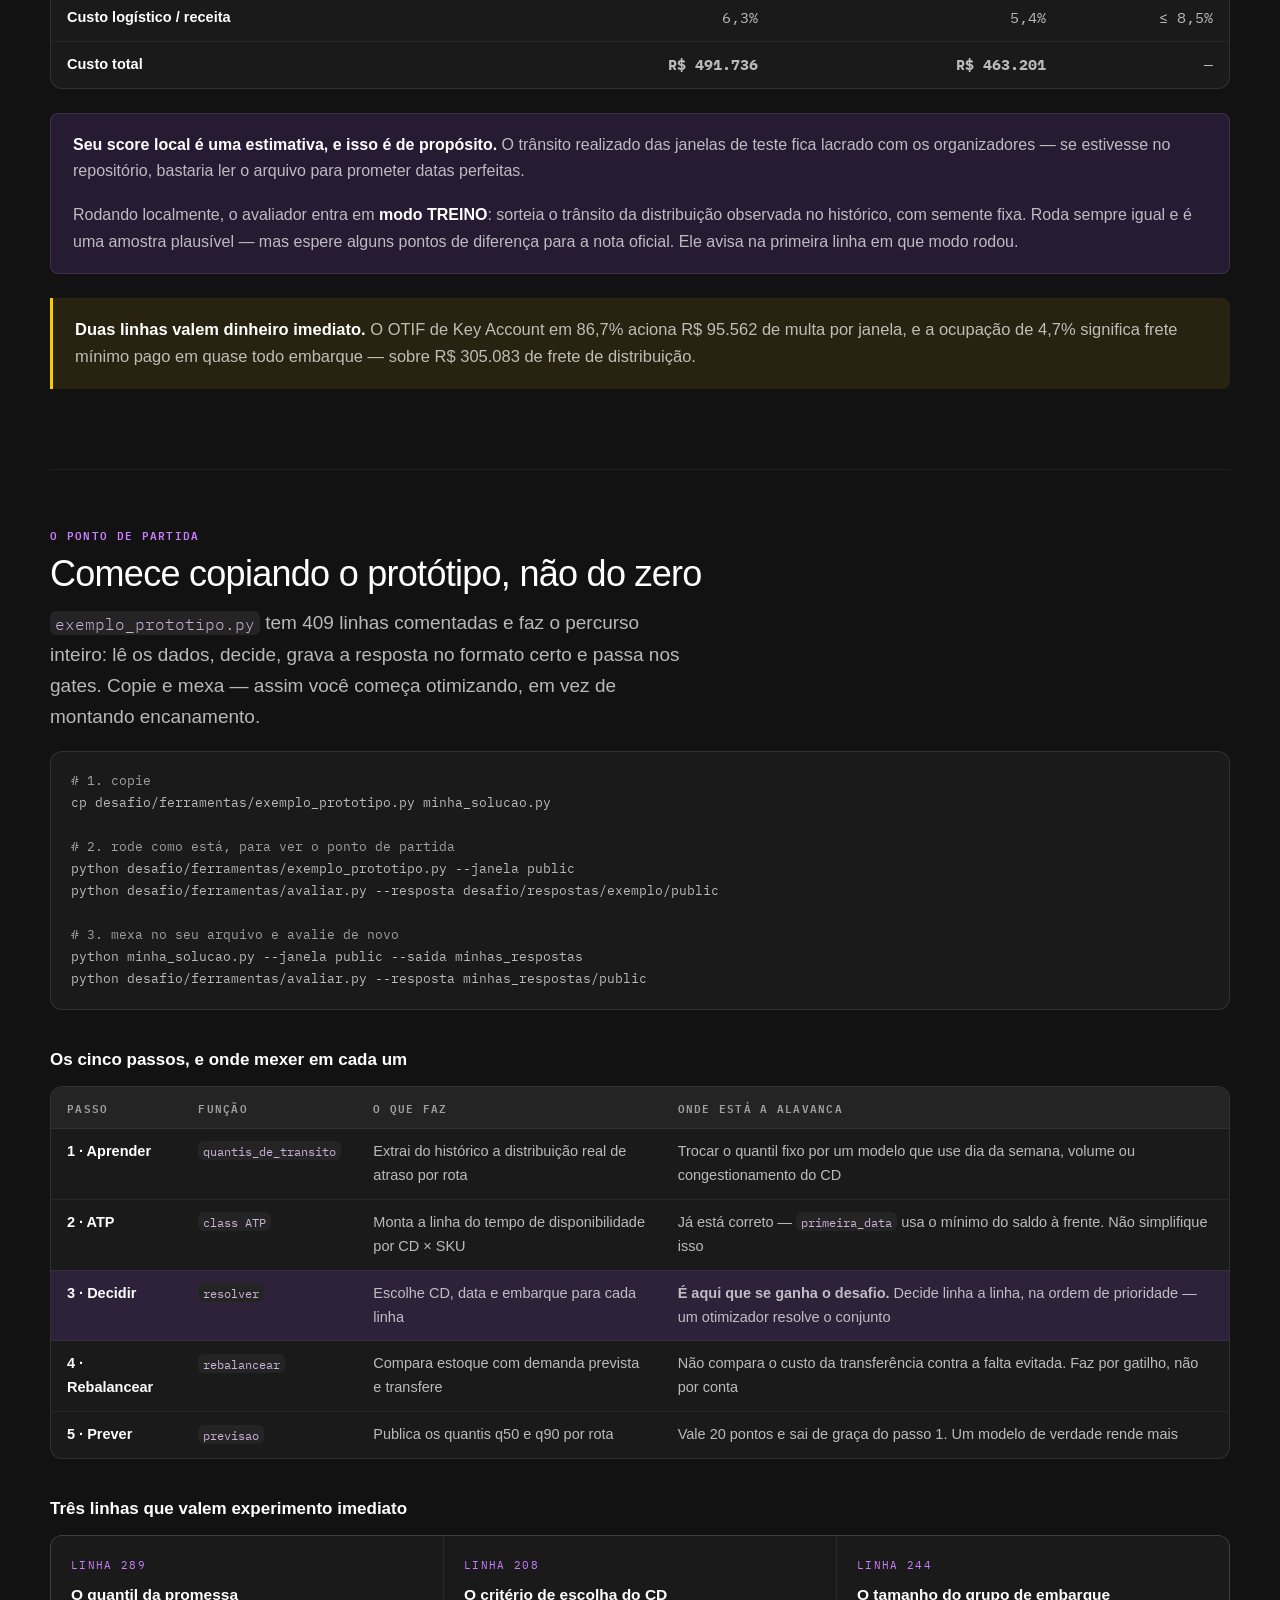
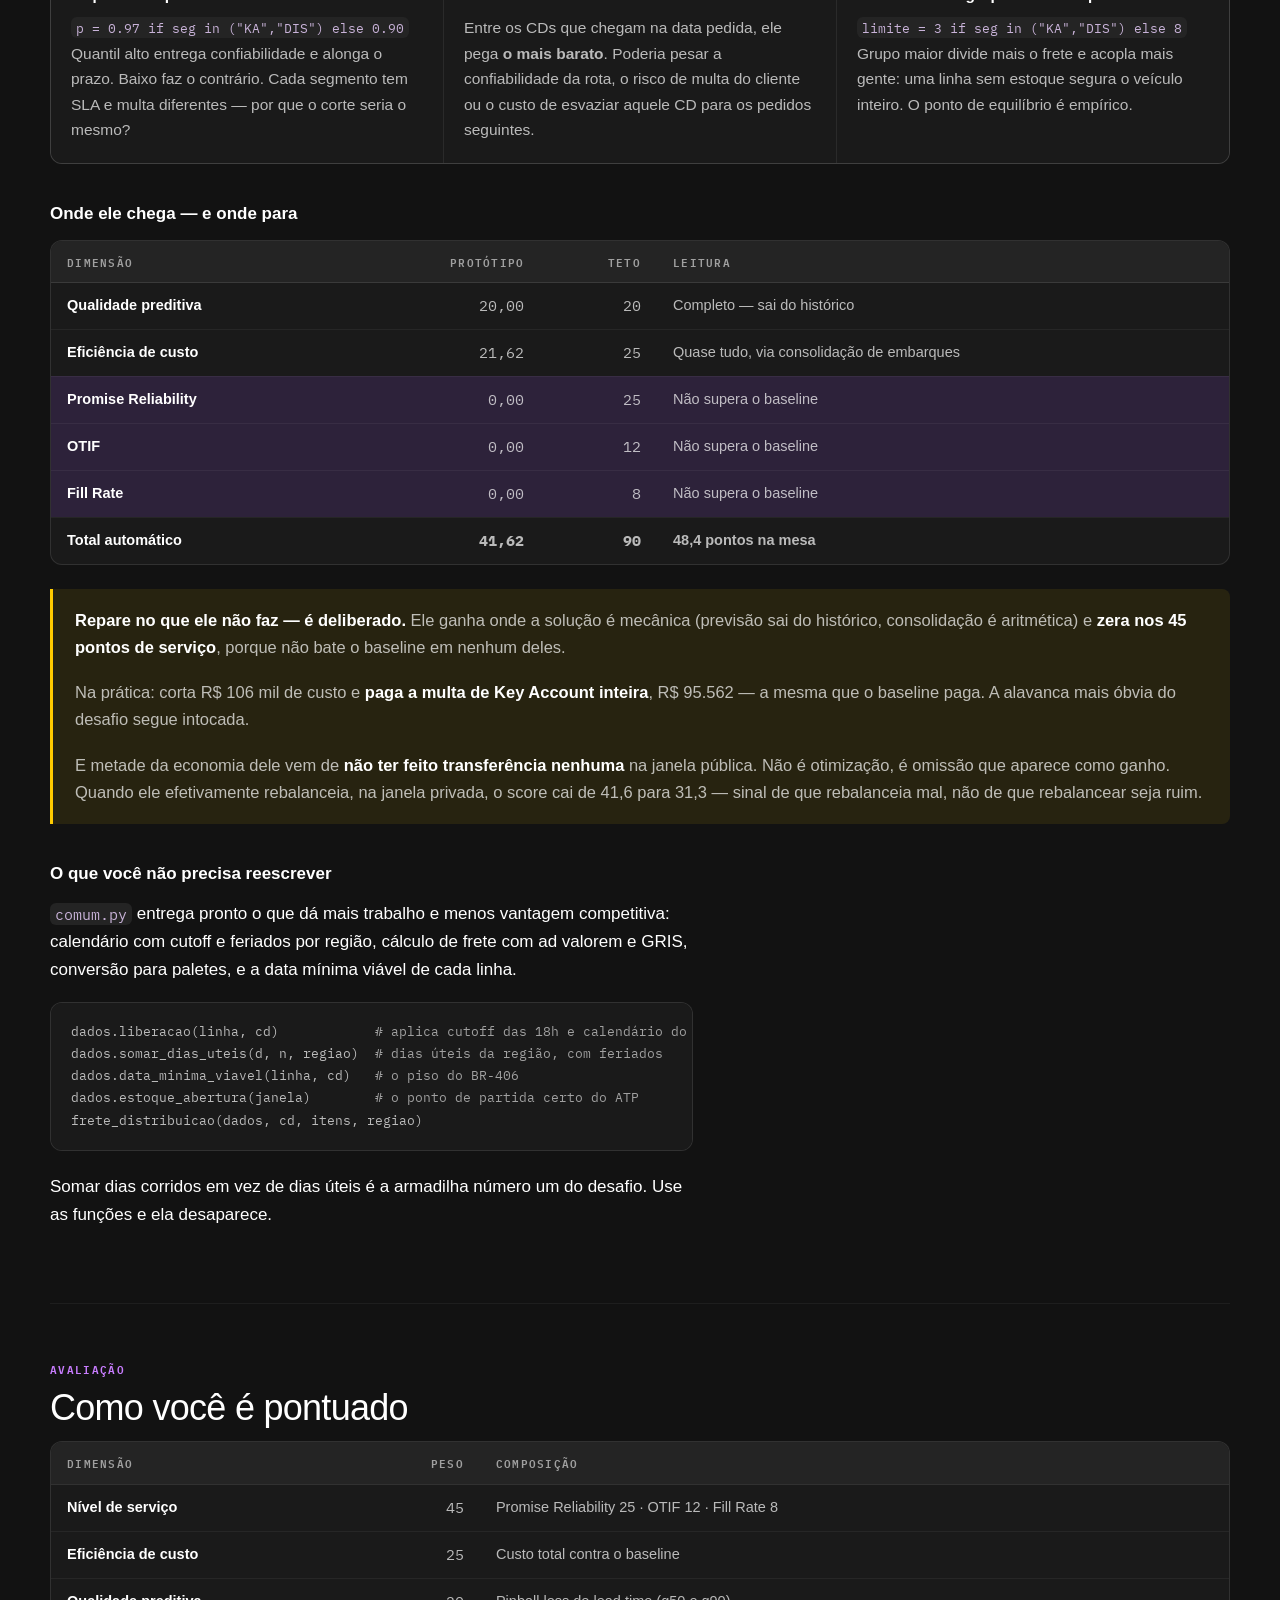
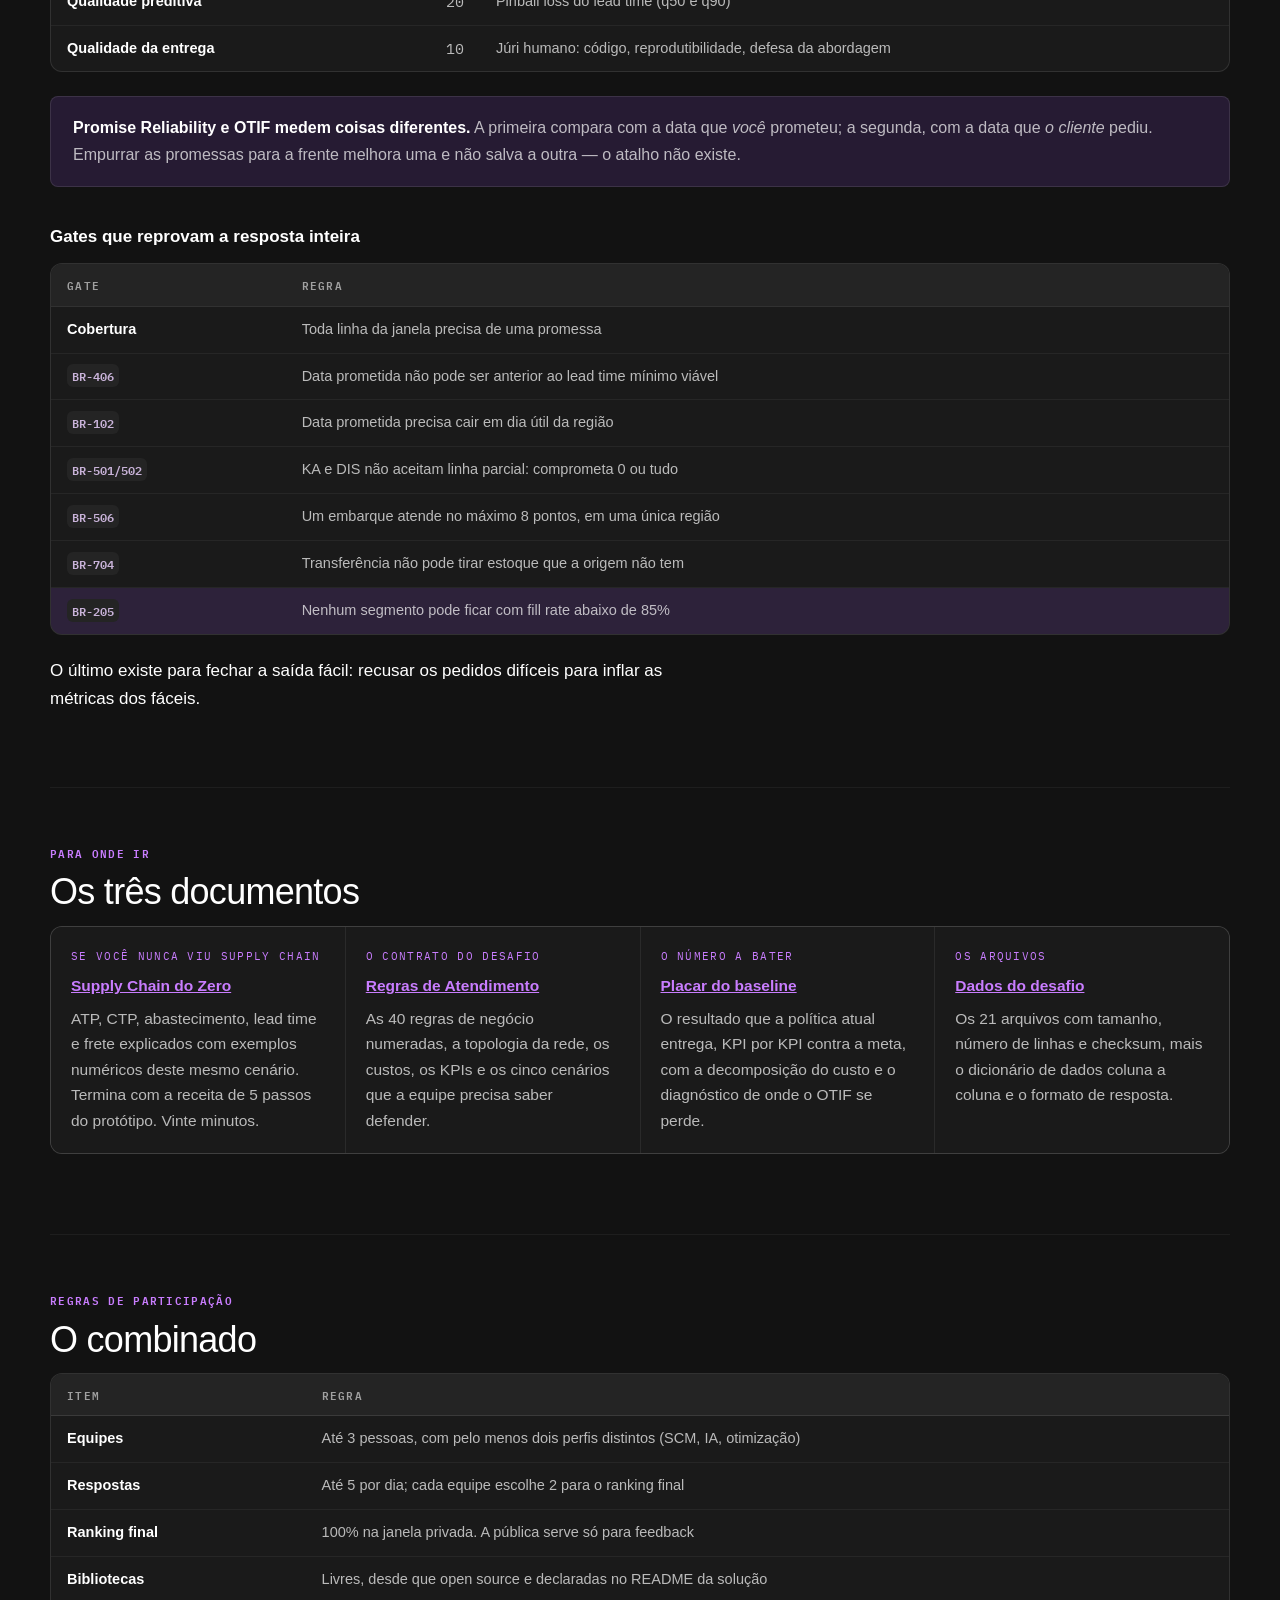
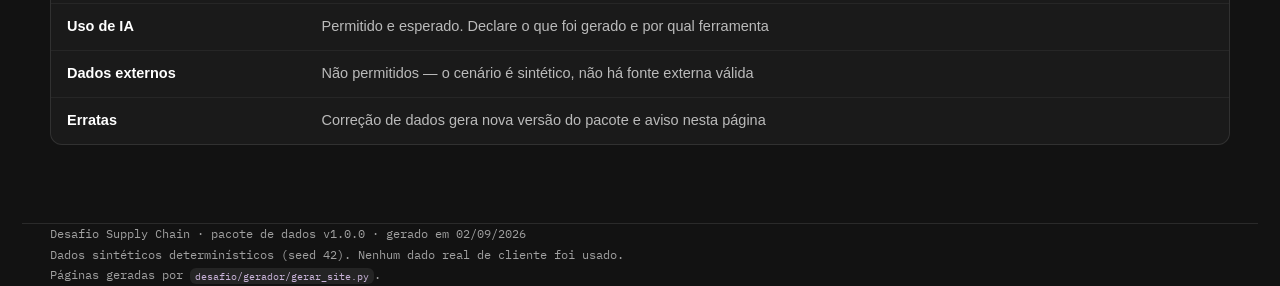
==== commit d675df80: "feat: repagina o site com o design system da Apllos Adota os tokens de apllos-design-system/build/cs" ====
--- a/docs/index.html
+++ b/docs/index.html
@@ -33,7 +33,7 @@
       cada linha, que data prometer e o que embarca junto.
     </p>
     <div class="baixar">
-      <a class="btn" href="./dados/desafio-supply-chain-v1.0.0.zip" download>Baixar o pacote (733 KB)</a>
+      <a class="btn" href="./dados/desafio-supply-chain-v1.0.0.zip" download>Baixar o pacote (737 KB)</a>
       <a class="btn sec" href="./dados.html">Ver os arquivos um a um</a>
     </div>
     <div class="facts">
@@ -469,6 +469,6 @@
   </section>
 
 </main>
-<footer class="shell">Desafio Supply Chain · pacote de dados v1.0.0 · gerado em 31/08/2026<br>Dados sintéticos determinísticos (seed 42). Nenhum dado real de cliente foi usado.<br>Páginas geradas por <code>desafio/gerador/gerar_site.py</code>.</footer>
+<footer class="shell">Desafio Supply Chain · pacote de dados v1.0.0 · gerado em 02/09/2026<br>Dados sintéticos determinísticos (seed 42). Nenhum dado real de cliente foi usado.<br>Páginas geradas por <code>desafio/gerador/gerar_site.py</code>.</footer>
 </body>
 </html>
--- a/docs/assets/site.css
+++ b/docs/assets/site.css
@@ -3,35 +3,73 @@
    âmbar de sinalização sobre neutros levemente esverdeados. */
 
 :root {
-  --ground:#E9EDEB; --surface:#FDFEFD; --surface-2:#DFE5E2;
-  --line:#C6CFCB; --line-soft:#D8DFDC;
-  --ink:#101715; --ink-2:#3D4B47; --ink-3:#66756F;
-  --accent:#0D5B60; --accent-2:#E3EDED;
-  --signal:#A8480D; --signal-2:#F6E6DA; --moss:#3D6B3E;
-  --shadow:0 1px 2px rgba(16,23,21,.05), 0 8px 24px -16px rgba(16,23,21,.28);
-  --display:"Archivo","Helvetica Neue",Arial,sans-serif;
-  --body:"Source Serif 4",Georgia,"Times New Roman",serif;
-  --mono:"IBM Plex Mono",ui-monospace,SFMono-Regular,Menlo,monospace;
-  --measure:68ch; --wide:1140px;
-}
-
-@media (prefers-color-scheme: dark) {
-  :root:not([data-theme="light"]) {
-    --ground:#0D1412; --surface:#151E1B; --surface-2:#1D2825;
-    --line:#2C3B37; --line-soft:#23302C;
-    --ink:#E7EDEA; --ink-2:#B3C1BC; --ink-3:#82918C;
-    --accent:#52B7BC; --accent-2:#18302F;
-    --signal:#DE8B4A; --signal-2:#33251A; --moss:#7FAE7A;
-    --shadow:0 1px 2px rgba(0,0,0,.4), 0 10px 28px -18px rgba(0,0,0,.8);
-  }
-}
-:root[data-theme="dark"] {
-  --ground:#0D1412; --surface:#151E1B; --surface-2:#1D2825;
-  --line:#2C3B37; --line-soft:#23302C;
-  --ink:#E7EDEA; --ink-2:#B3C1BC; --ink-3:#82918C;
-  --accent:#52B7BC; --accent-2:#18302F;
-  --signal:#DE8B4A; --signal-2:#33251A; --moss:#7FAE7A;
-  --shadow:0 1px 2px rgba(0,0,0,.4), 0 10px 28px -18px rgba(0,0,0,.8);
+  /* ============================================================
+     Design system Apllos — namespace web (o padrão da marca).
+     Fonte: apllos-design-system/build/css/tokens.css
+
+     Dark-only de propósito. O design system não tem tema claro, e
+     manter dois temas aqui seria a via rápida para texto branco em
+     fundo branco. Sem alternância, o problema não existe.
+
+     Contraste de cada par medido em conferir_contraste.py.
+     ============================================================ */
+
+  /* superfícies — color.web.background.* */
+  --ground:      #121212;   /* base */
+  --surface:     #1a1a1a;   /* surface */
+  --surface-2:   #242424;   /* raised */
+
+  /* bordas — color.web.border.* */
+  --line:        rgba(255,255,255,.10);
+  --line-soft:   rgba(255,255,255,.05);
+  --line-forte:  rgba(255,255,255,.32);
+
+  /* texto — color.web.text.* · 18.7 / 8.9 / 7.2 contra o fundo */
+  --ink:         #ffffff;
+  --ink-2:       rgba(255,255,255,.70);
+  --ink-3:       #a0a0a0;
+
+  /* acento violeta — texto usa o tom link (7.0:1); preenchimento usa o vivid */
+  --accent:        #c97dff;   /* violet.tint — links, olho de seção, destaques */
+  --accent-forte:  #AA39F9;   /* violet.vivid escurecido: o vivid original (#b655fa)
+                                 deixa o branco em 3,70:1, abaixo do piso de 4,5.
+                                 Este degrau dá 4,50:1 e mantém o violeta da marca. */
+  --accent-base:   #a259ff;   /* violet.base — bordas de card */
+  --accent-2:      rgba(162,89,255,.14);
+  --accent-mist:   #c9b3d9;   /* violet.mist — números de estatística */
+
+  /* sinal — amarelo institucional Pantone 116, 12.3:1 sobre o fundo */
+  --signal:      #FFCB00;
+  --signal-2:    rgba(255,203,0,.09);
+
+  /* status — degraus clareados dos institucionais, para passarem no escuro
+     Pantone 347 #398A35 -> #47AB42 (5.9:1) · Pantone 185 #ED1C2B -> #F25C67 (5.4:1) */
+  --bom:         #47AB42;
+  --alerta:      #F25C67;
+
+  /* séries de gráfico — validadas no validador da skill dataviz:
+     banda L 0.48–0.67, croma >= .10, ΔE 31.7 (deutan) e 32.0 (visão normal) */
+  --serie-1:     #9B6DFF;
+  --serie-2:     #BE8620;
+  --trilho:      #2E2E2E;
+
+  /* sombras — shadow.* */
+  --shadow:      0 2px 10px rgba(0,0,0,.30);
+  --shadow-alto: 0 10px 20px rgba(0,0,0,.40);
+  --glow:        0 8px 32px rgba(139,77,184,.45);
+  --gradiente:   linear-gradient(90deg,#c9b3d9,#b655fa);
+
+  /* tipografia — Inter, do design system. O mono é acréscimo nosso:
+     o design system não define família monoespaçada. */
+  --display: Inter, -apple-system, "Segoe UI", Roboto, sans-serif;
+  --body:    Inter, -apple-system, "Segoe UI", Roboto, sans-serif;
+  --mono:    "IBM Plex Mono", ui-monospace, SFMono-Regular, Menlo, monospace;
+
+  /* raios — radius.* */
+  --r-sm: 6px; --r-md: 8px; --r-lg: 12px; --r-xl: 20px; --r-pill: 999px;
+
+  --measure: 68ch;
+  --wide: 1236px;   /* layout.content-max */
 }
 
 * { box-sizing:border-box; }
@@ -46,10 +84,10 @@
 /* nav do site */
 .sitenav { background:var(--ink); }
 .sitenav-in { max-width:var(--wide); margin:0 auto; padding:0 28px; display:flex; align-items:center; gap:4px; flex-wrap:wrap; }
-.sitenav a { display:block; padding:12px; text-decoration:none; font-family:var(--mono); font-size:11.5px; letter-spacing:.1em; text-transform:uppercase; color:#9fb3ae; }
-.sitenav a:hover, .sitenav a:focus-visible { color:#fff; }
-.sitenav a.ativo { color:#fff; box-shadow:inset 0 -2px 0 var(--accent); }
-.sitenav .marca { font-family:var(--display); font-weight:700; font-size:14px; letter-spacing:-.01em; text-transform:none; color:#fff; padding-left:0; }
+.sitenav a { display:block; padding:12px; text-decoration:none; font-family:var(--mono); font-size:11.5px; letter-spacing:.1em; text-transform:uppercase; color:var(--ink-3); }
+.sitenav a:hover, .sitenav a:focus-visible { color:var(--ink); }
+.sitenav a.ativo { color:var(--ink); box-shadow:inset 0 -2px 0 var(--accent); }
+.sitenav .marca { font-family:var(--display); font-weight:700; font-size:14px; letter-spacing:-.01em; text-transform:none; color:var(--ink); padding-left:0; }
 .sitenav .sep { flex:1; }
 
 /* cabeçalho */
@@ -150,7 +188,10 @@
 .campo-janela { display:flex; flex-direction:column; gap:5px; font-family:var(--mono); font-size:12.5px; color:var(--ink-2); }
 .campo-janela label { display:inline-flex; align-items:center; gap:6px; cursor:pointer; }
 .testador .btn { align-self:end; }
-.testador .btn:disabled { background:var(--surface-2); color:var(--ink-3); cursor:not-allowed; }
+.testador .btn:disabled { background:var(--surface-2); color:var(--ink-3);
+  cursor:not-allowed; box-shadow:none; border-color:var(--line);
+  transform:none; filter:none; }
+.testador .btn:disabled:hover { filter:none; transform:none; }
 .testador-estado { font-family:var(--mono); font-size:12.5px; color:var(--ink-3); margin:18px 0 0; }
 .testador-estado.erro { color:var(--alerta); }
 .testador-estado code { font-size:12px; }
@@ -158,28 +199,10 @@
 .sha { font-family:var(--mono); font-size:11px; color:var(--ink-3); }
 
 /* ---------- gráficos do placar ----------
-   Paleta validada com o validador da skill dataviz nos dois modos:
-   claro  #00889E / #B85C00  ΔE 17.9 (protan) · 24.3 (visão normal)
-   escuro #1E9DB4 / #D07E3A  dentro da banda L 0.48–0.67
-   Toda barra traz o valor escrito ao lado e todo status vem com rótulo:
-   a cor nunca é a única portadora de informação. */
-:root {
-  --serie-1:#00889E; --serie-2:#B85C00;
-  --bom:#1F7A3D; --alerta:#B3480C;
-  --trilho:#DFE5E2;
-}
-@media (prefers-color-scheme: dark) {
-  :root:not([data-theme="light"]) {
-    --serie-1:#1E9DB4; --serie-2:#D07E3A;
-    --bom:#5CA36F; --alerta:#DE8B4A;
-    --trilho:#22302C;
-  }
-}
-:root[data-theme="dark"] {
-  --serie-1:#1E9DB4; --serie-2:#D07E3A;
-  --bom:#5CA36F; --alerta:#DE8B4A;
-  --trilho:#22302C;
-}
+   As cores das séries, do trilho e dos status vivem no bloco de tokens do topo,
+   junto com todo o resto do design system. Antes ficavam aqui num :root próprio
+   com tema claro e escuro — que sobrevivia à repaginação e repintava as barras
+   com a paleta antiga, deixando o trilho claro sobre o fundo escuro. */
 
 .sr { position:absolute; width:1px; height:1px; overflow:hidden; clip:rect(0 0 0 0); white-space:nowrap; }
 
@@ -220,6 +243,57 @@
 @media (max-width:720px) { .tabela-corte td.cel-barra { min-width:120px; } }
 
 
+/* ---------- voz do design system Apllos ---------- */
+body { font-family: var(--body); font-weight: 400; }
+h1, h2, h3, .fact b, .kpi h3 { font-family: var(--display); }
+h1 { font-weight: 200; letter-spacing: -.045em; }
+h2 { font-weight: 300; letter-spacing: -.02em; }
+h1 em, .destaque-gradiente {
+  font-style: normal;
+  background: var(--gradiente);
+  -webkit-background-clip: text; background-clip: text; color: transparent;
+}
+.kicker, .tag { color: var(--accent); font-weight: 600; letter-spacing: .12em; }
+.standfirst, .lead { font-weight: 300; }
+
+.facts, .promessa, .grid, .kpis, .passos { border-radius: var(--r-lg); overflow: hidden; }
+.card, .cell, .fact, .kpi, .conceito, .campo, .passo, .promessa div { background: var(--surface); }
+.conceito, .testador, .scroll, .figure .frame, pre {
+  border-radius: var(--r-lg);
+}
+.fact b { font-weight: 600; color: var(--accent-mist); }
+.cell .code, .conceito .n { color: var(--accent); }
+
+.btn {
+  border-radius: var(--r-pill);
+  background: var(--accent-forte); color: #fff;
+  font-family: var(--display); font-weight: 600;
+  box-shadow: var(--glow);
+  padding: 13px 30px; border: 1px solid transparent;
+}
+.btn:hover { filter: brightness(1.08); transform: translateY(-1px); }
+.btn.sec { background: transparent; color: var(--accent); border-color: var(--line-forte); box-shadow: none; }
+.btn.sec:hover { border-color: var(--accent); }
+
+.pill { border-radius: var(--r-pill); border-width: 1px; }
+.note { border-left-color: var(--signal); background: var(--signal-2); border-radius: 0 var(--r-md) var(--r-md) 0; }
+.callout { background: var(--accent-2); border-color: var(--line); border-radius: var(--r-md); }
+.campo.armadilha { background: var(--signal-2); }
+.campo.armadilha b { color: var(--signal); }
+tr.destaque td { background: var(--accent-2); }
+tr.destaque:hover td { background: var(--accent-2); }
+tbody tr:hover td { background: rgba(255,255,255,.04); }
+code { background: var(--surface-2); border-radius: var(--r-sm); color: var(--accent-mist); }
+.barra { border-radius: 0 var(--r-sm) var(--r-sm) 0; }
+.marca-meta { background: var(--ink); }
+.sitenav { background: #000; border-bottom: 1px solid var(--line); }
+.sitenav a { color: var(--ink-3); }
+.sitenav a:hover, .sitenav a:focus-visible { color: var(--ink); }
+.sitenav a.ativo { color: var(--ink); box-shadow: inset 0 -2px 0 var(--accent-forte); }
+.sitenav .marca { color: var(--ink); }
+nav.rail { background: var(--ground); }
+.masthead { background: var(--surface); }
+
 footer { padding:34px 0 60px; font-family:var(--mono); font-size:11.5px; line-height:1.8; color:var(--ink-3); border-top:1px solid var(--line); }
 footer a { color:var(--accent); }
 
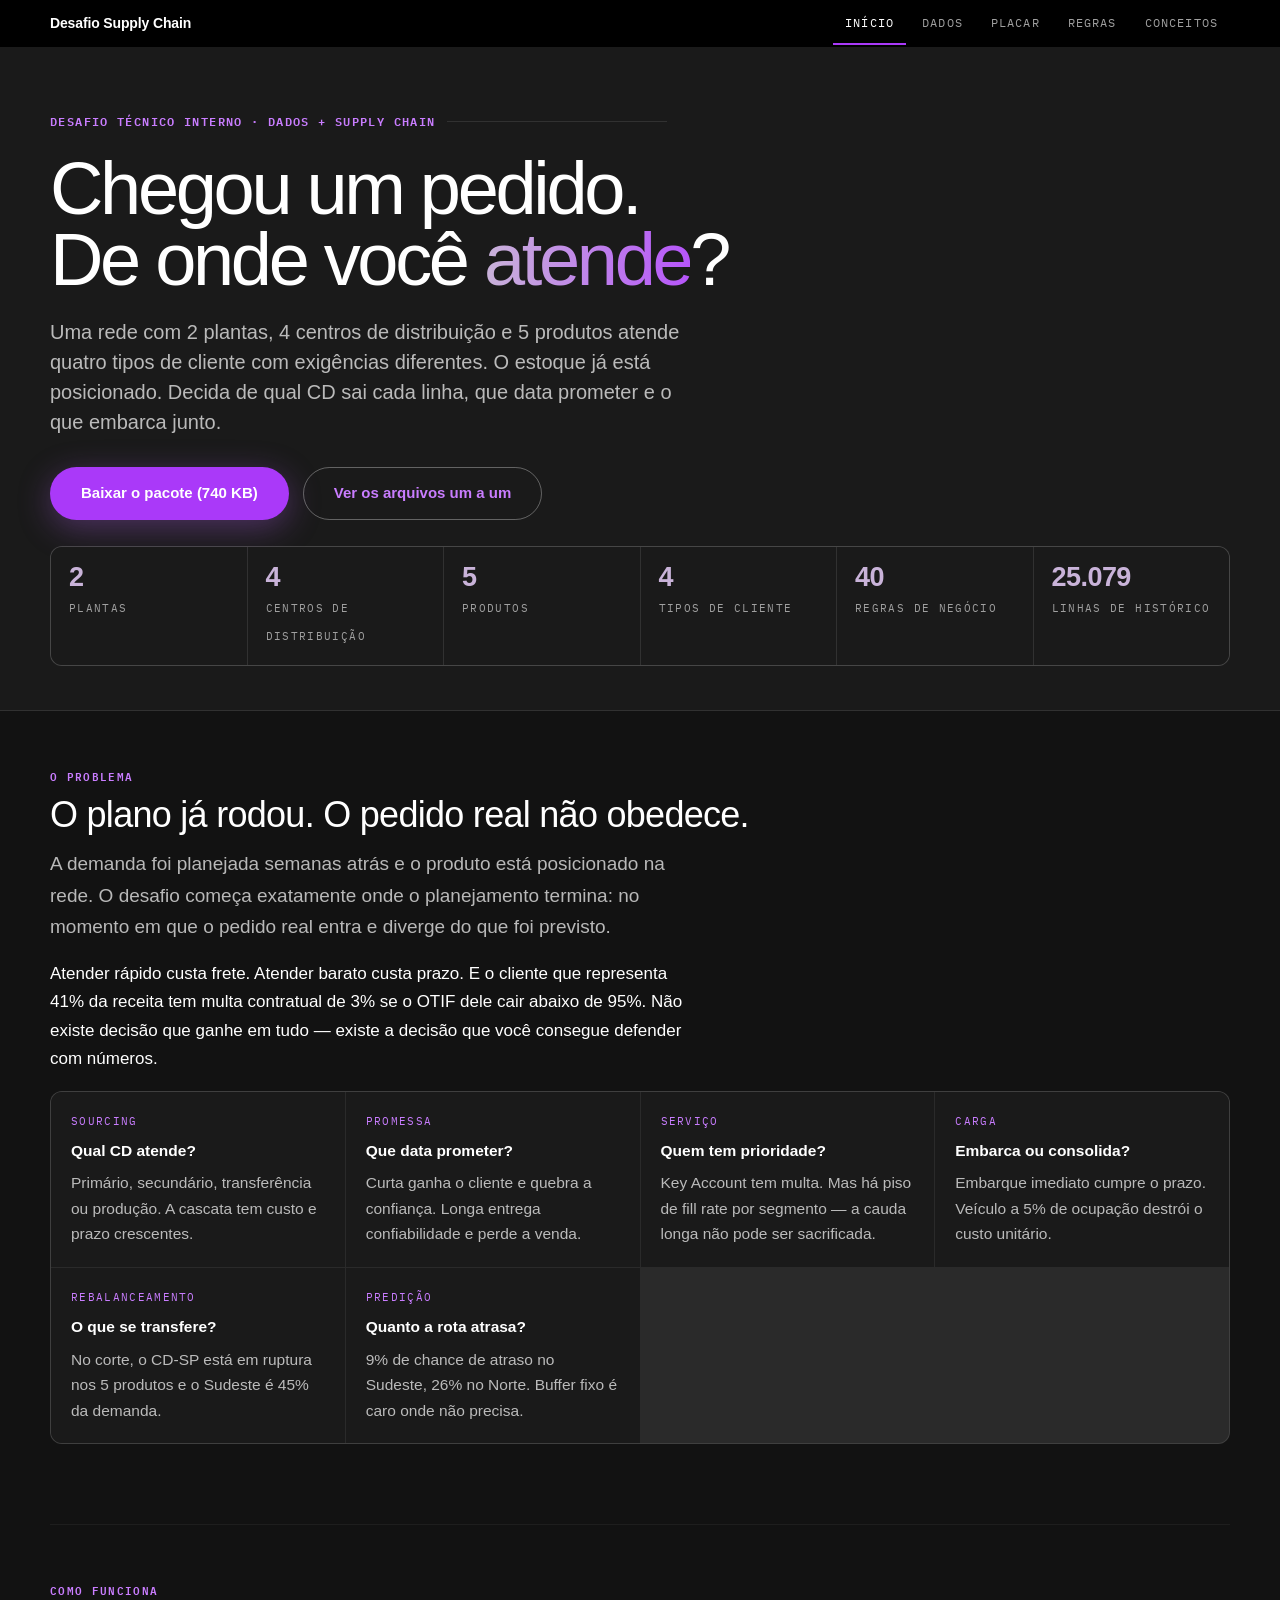
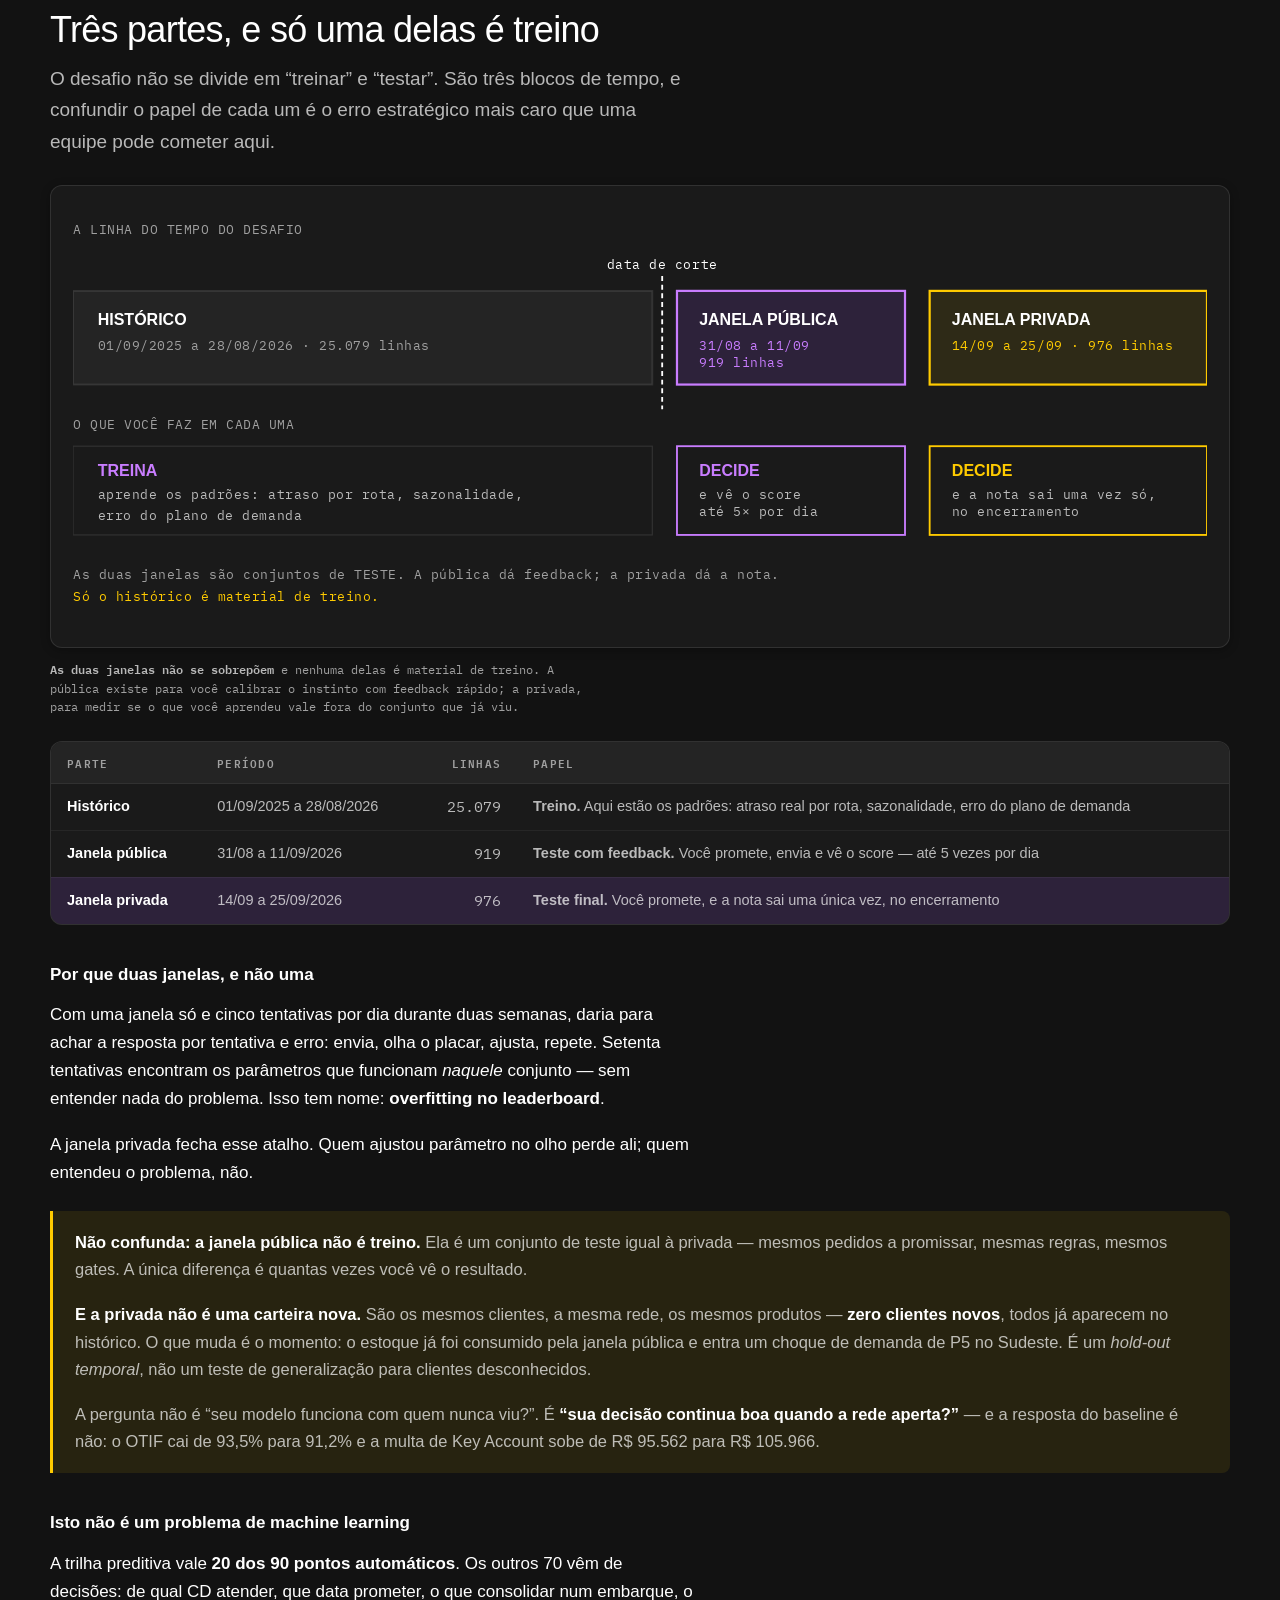
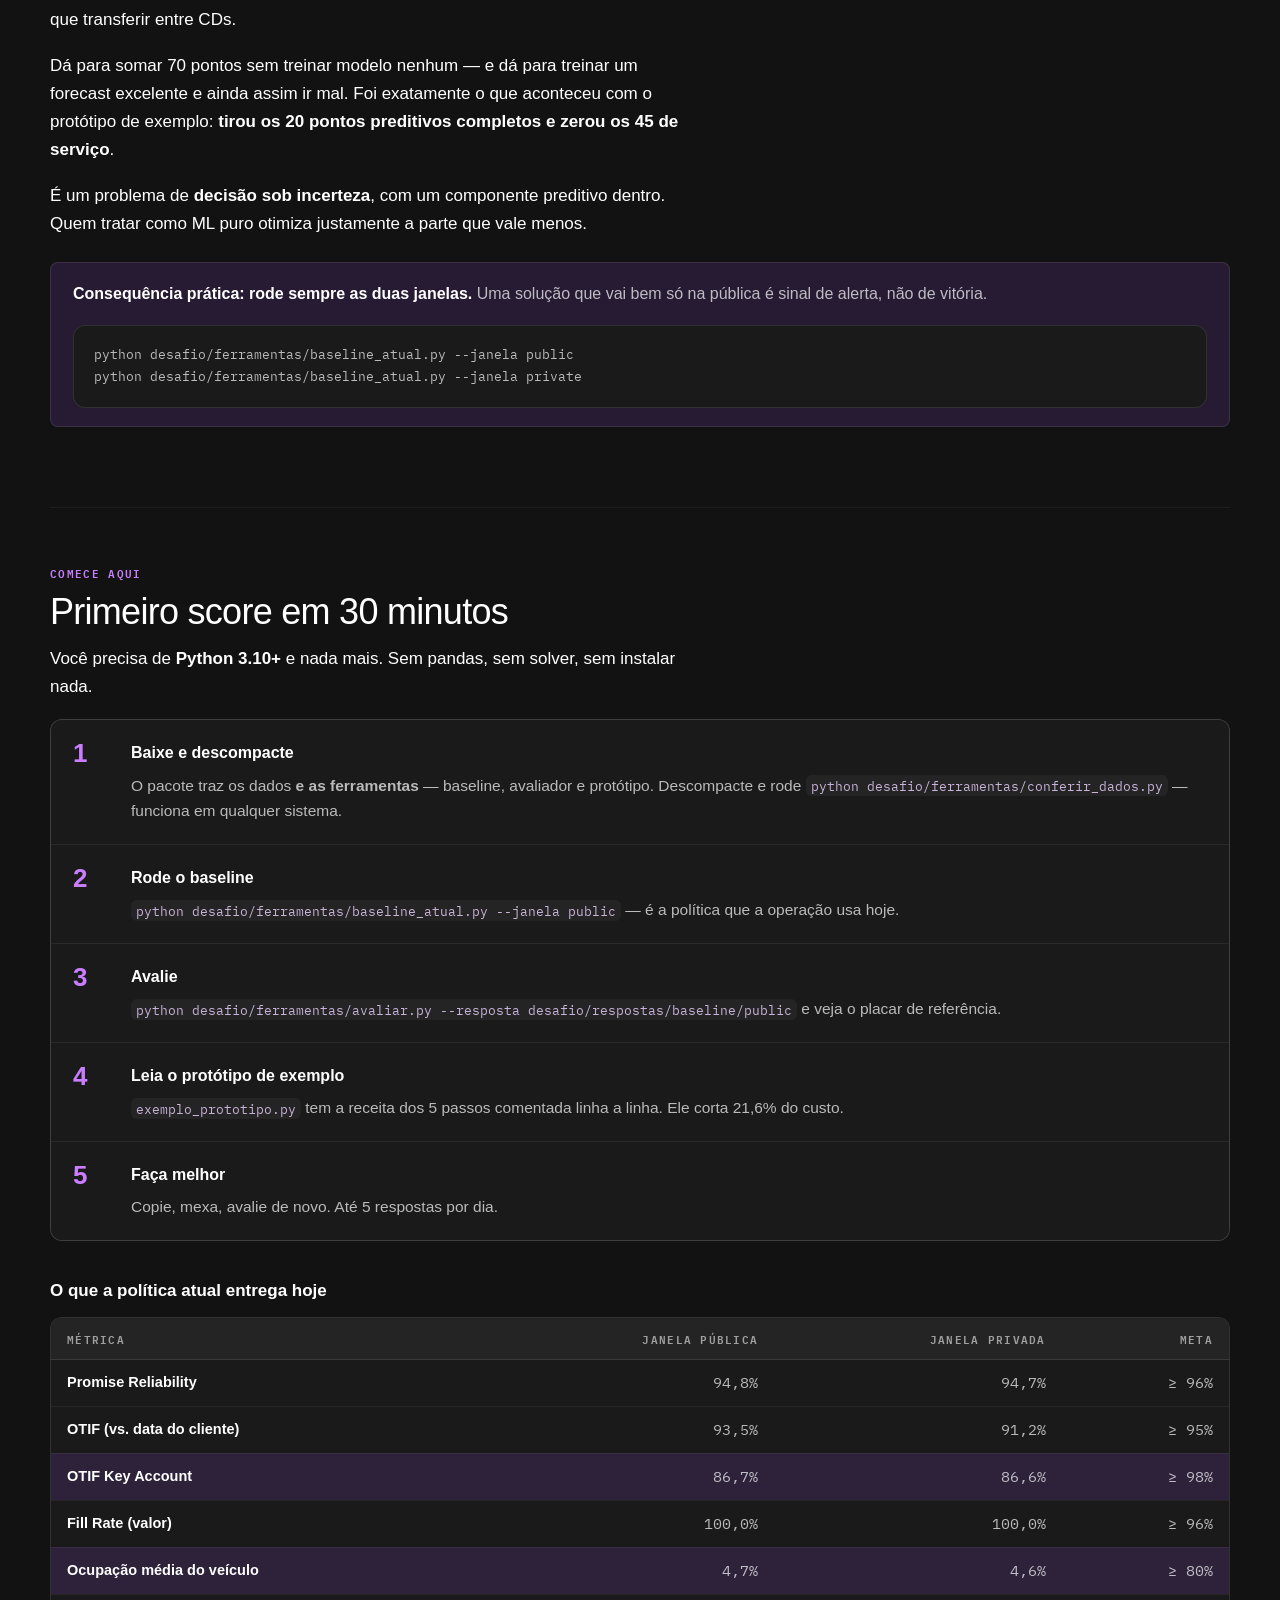
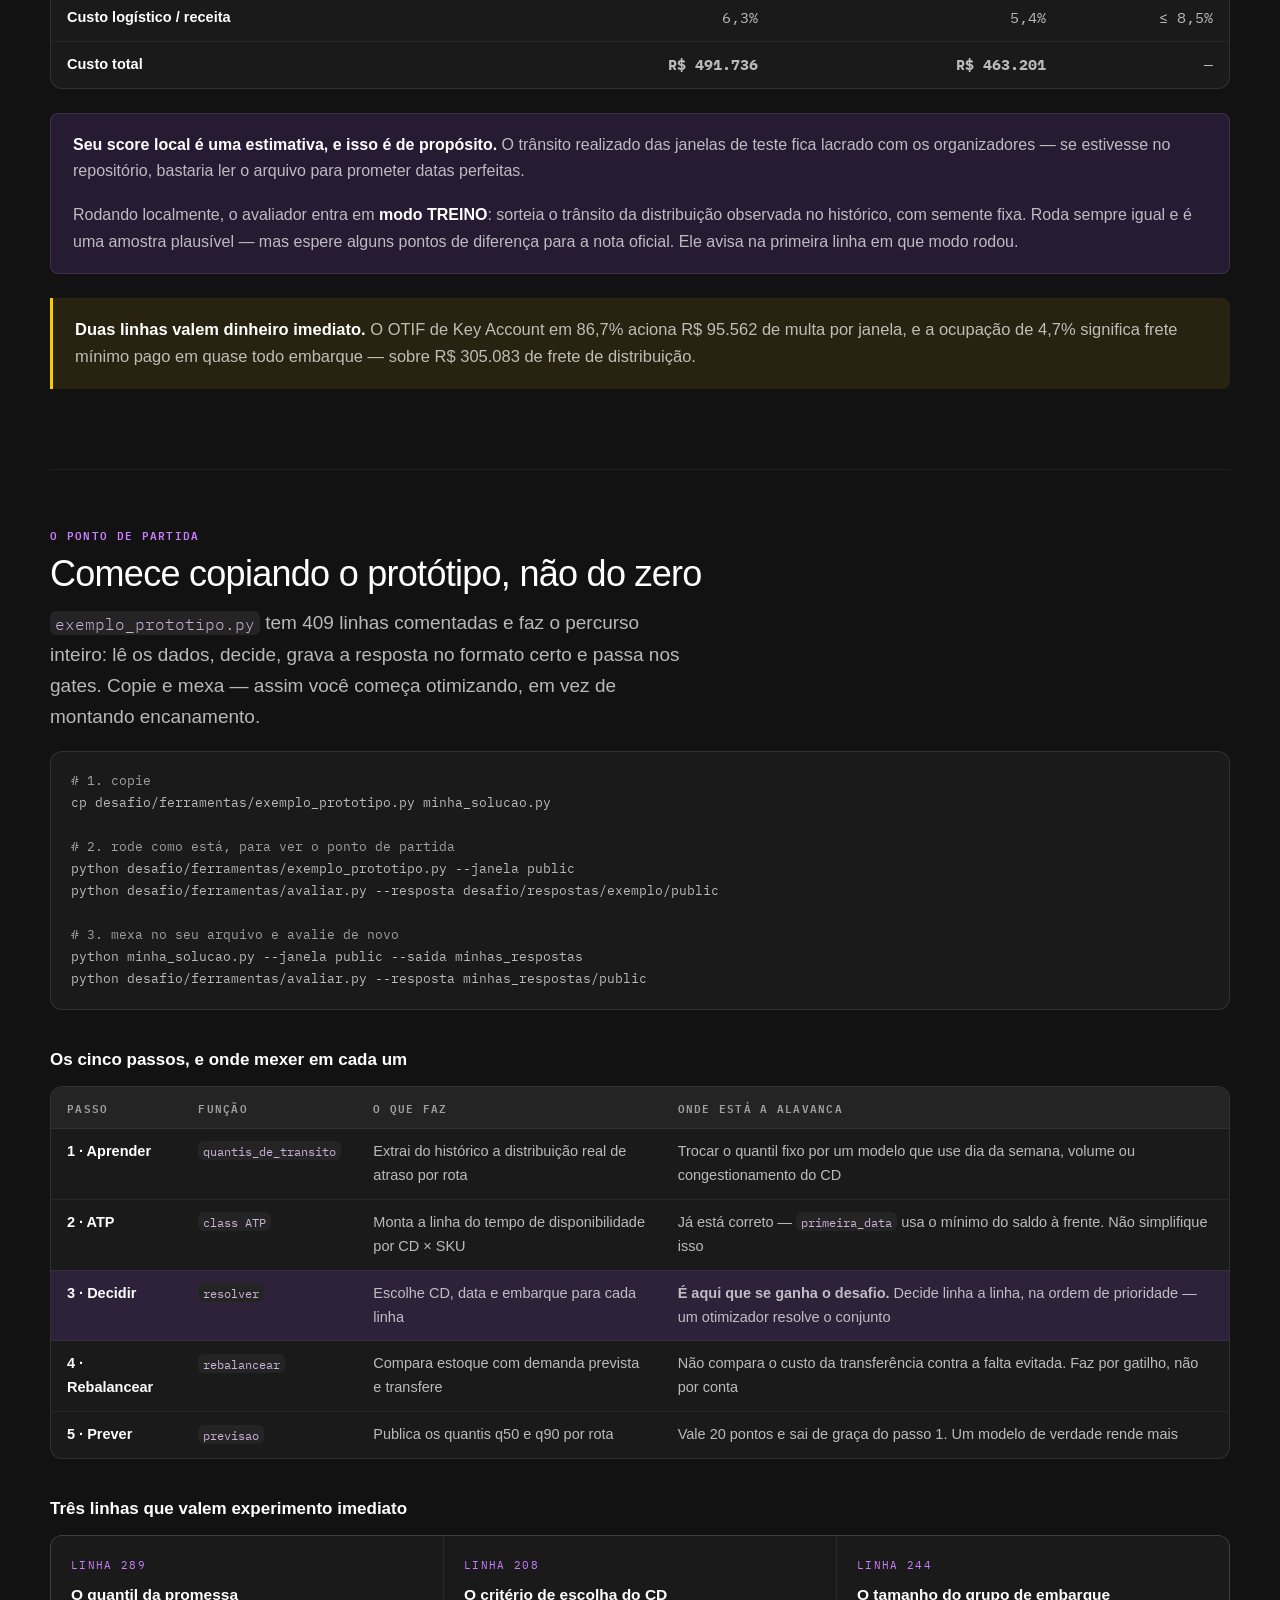
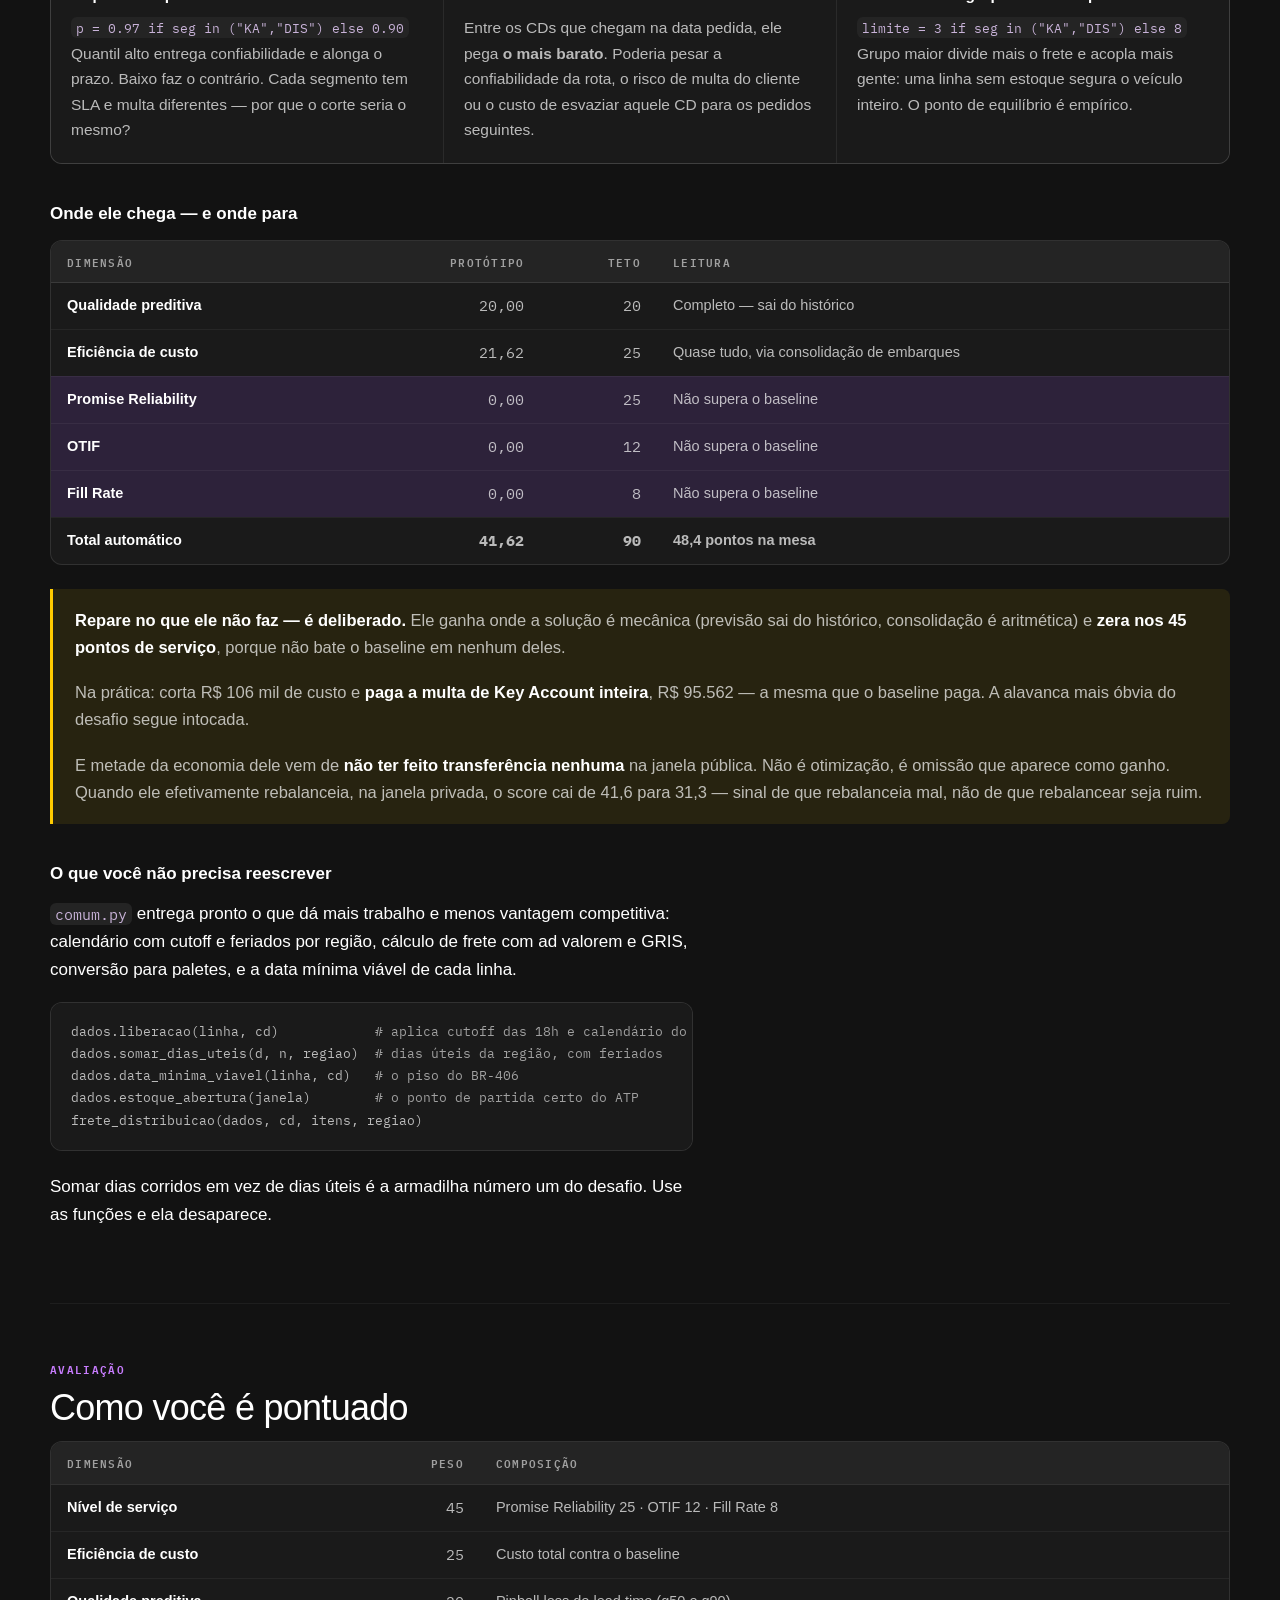
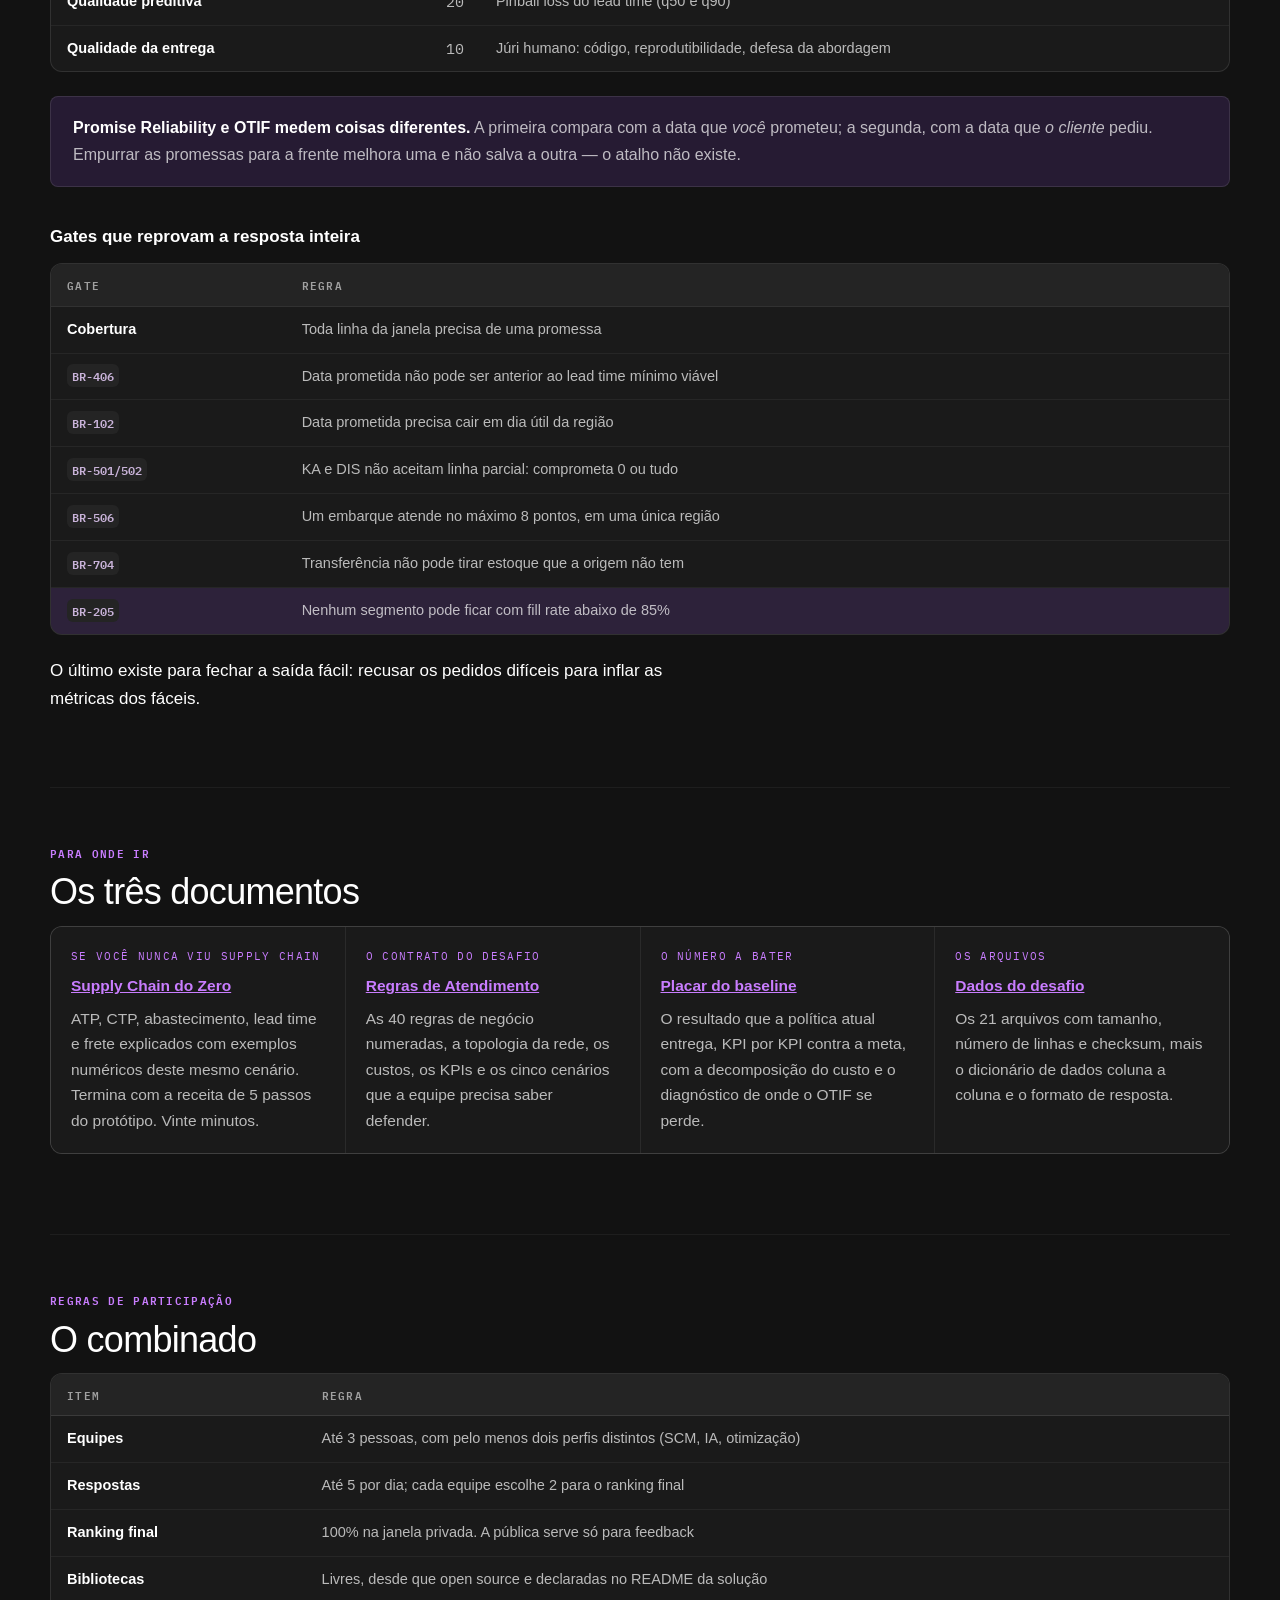
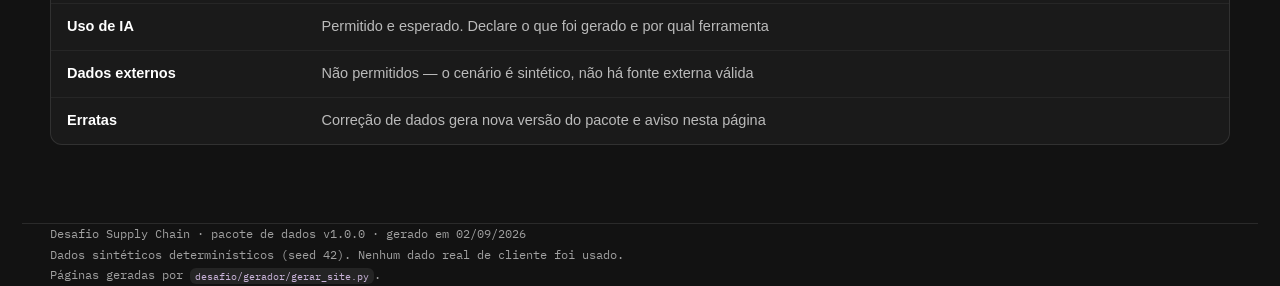
==== commit 50c825d8: "feat: ranking oficial consolidado de todas as equipes Faltava a resposta para "como eu sei o resulta" ====
--- a/docs/index.html
+++ b/docs/index.html
@@ -33,7 +33,7 @@
       cada linha, que data prometer e o que embarca junto.
     </p>
     <div class="baixar">
-      <a class="btn" href="./dados/desafio-supply-chain-v1.0.0.zip" download>Baixar o pacote (737 KB)</a>
+      <a class="btn" href="./dados/desafio-supply-chain-v1.0.0.zip" download>Baixar o pacote (740 KB)</a>
       <a class="btn sec" href="./dados.html">Ver os arquivos um a um</a>
     </div>
     <div class="facts">
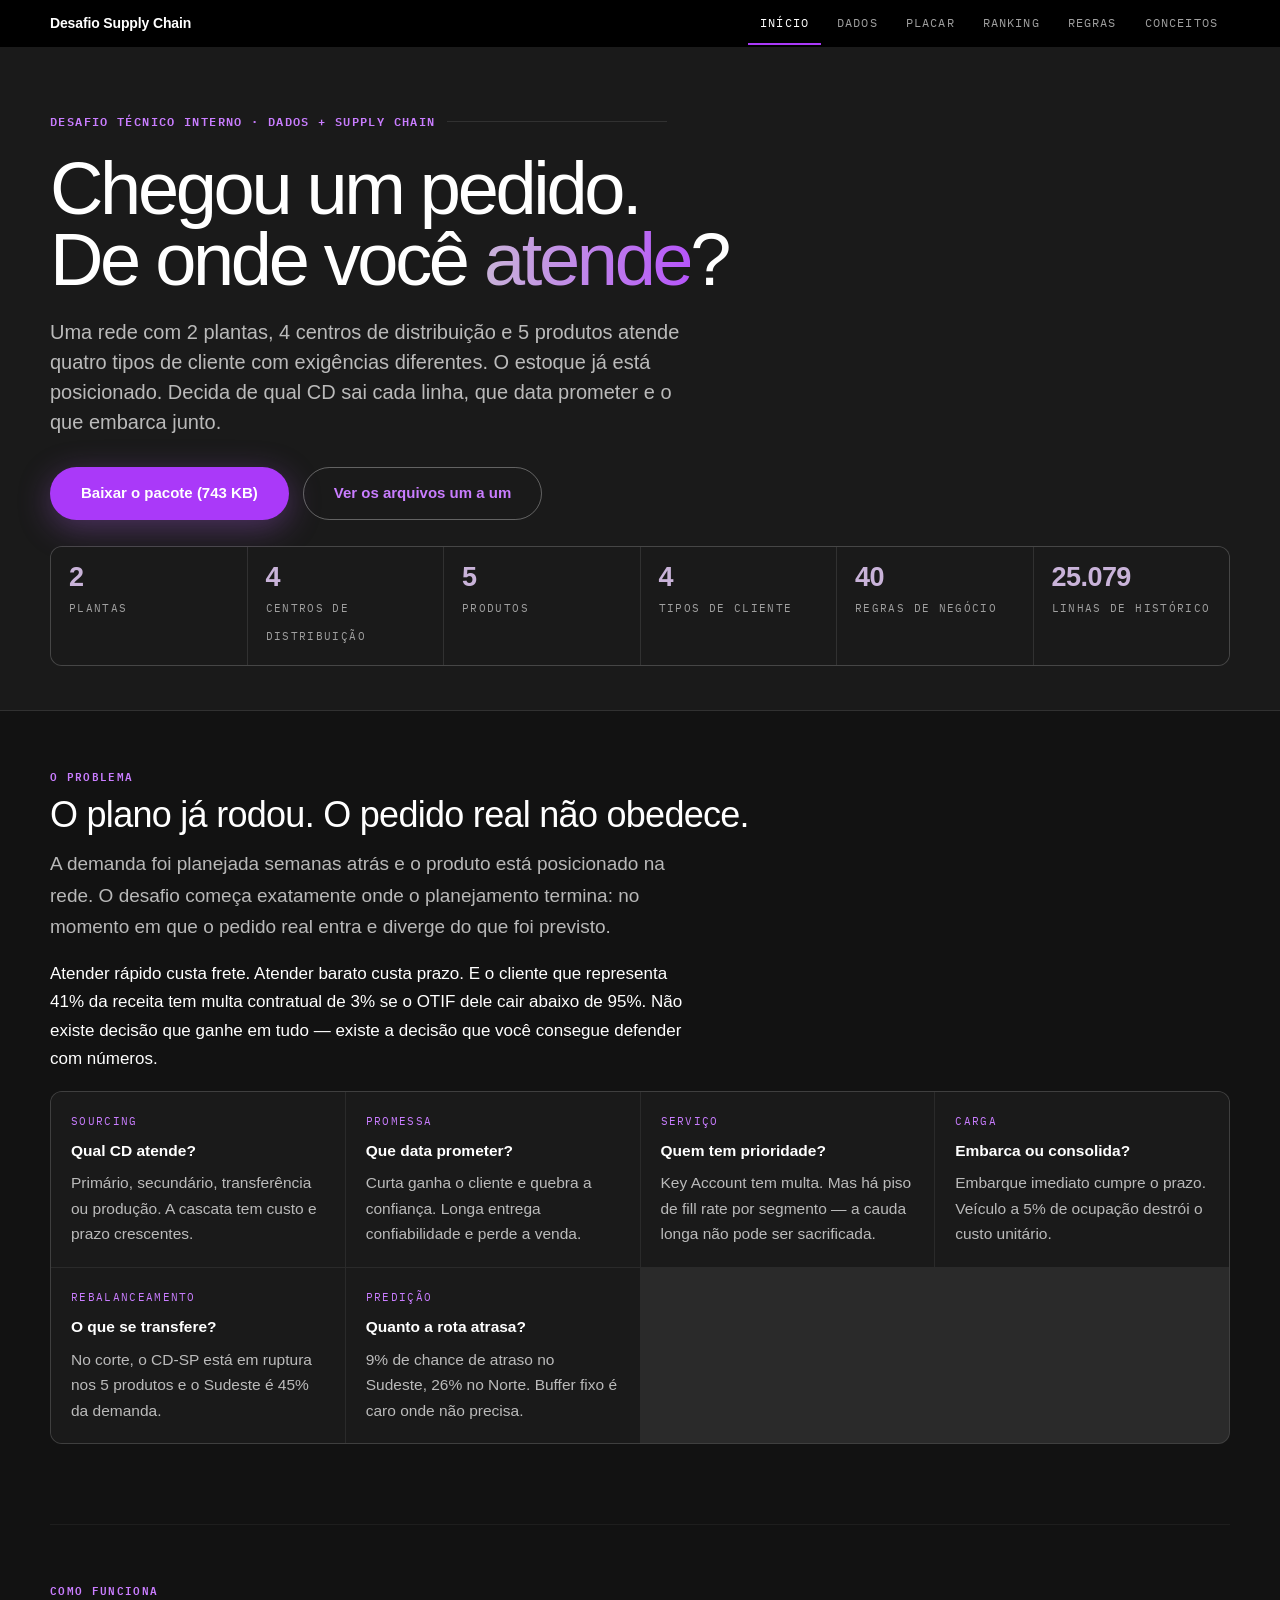
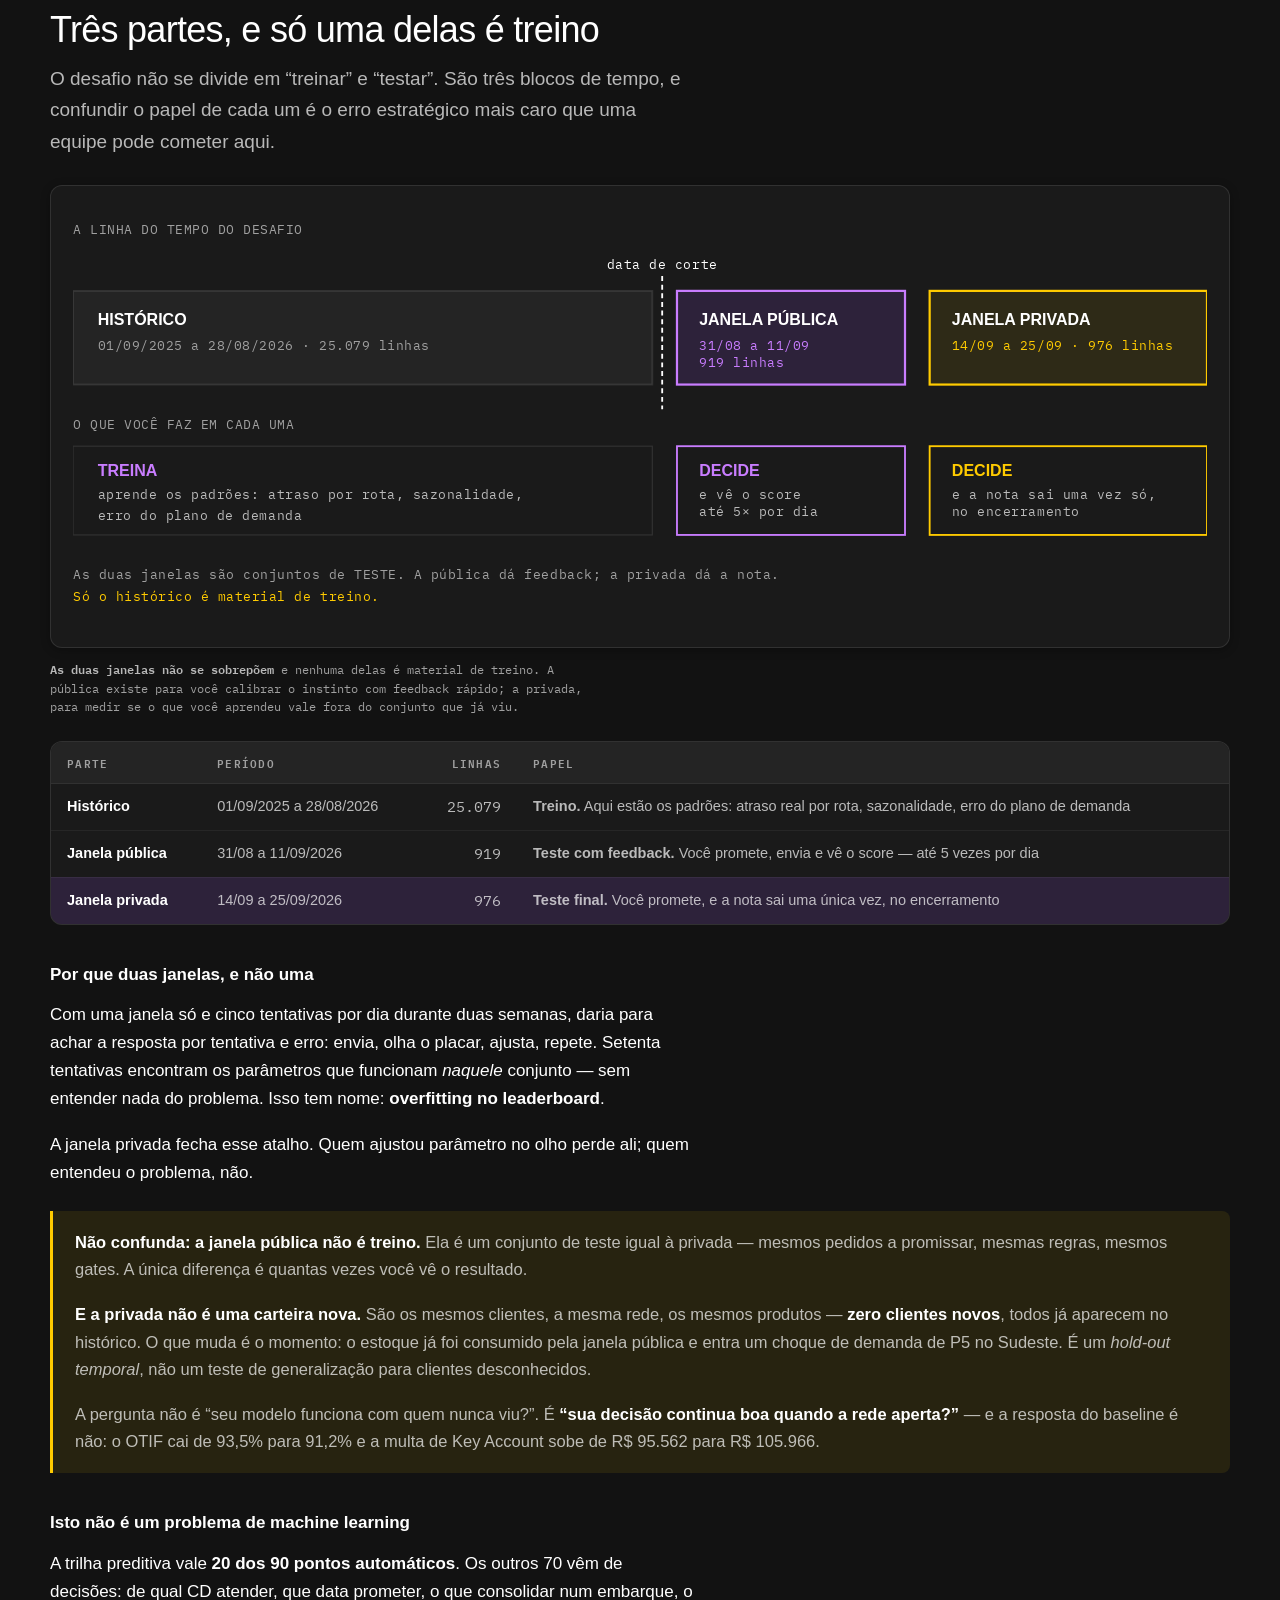
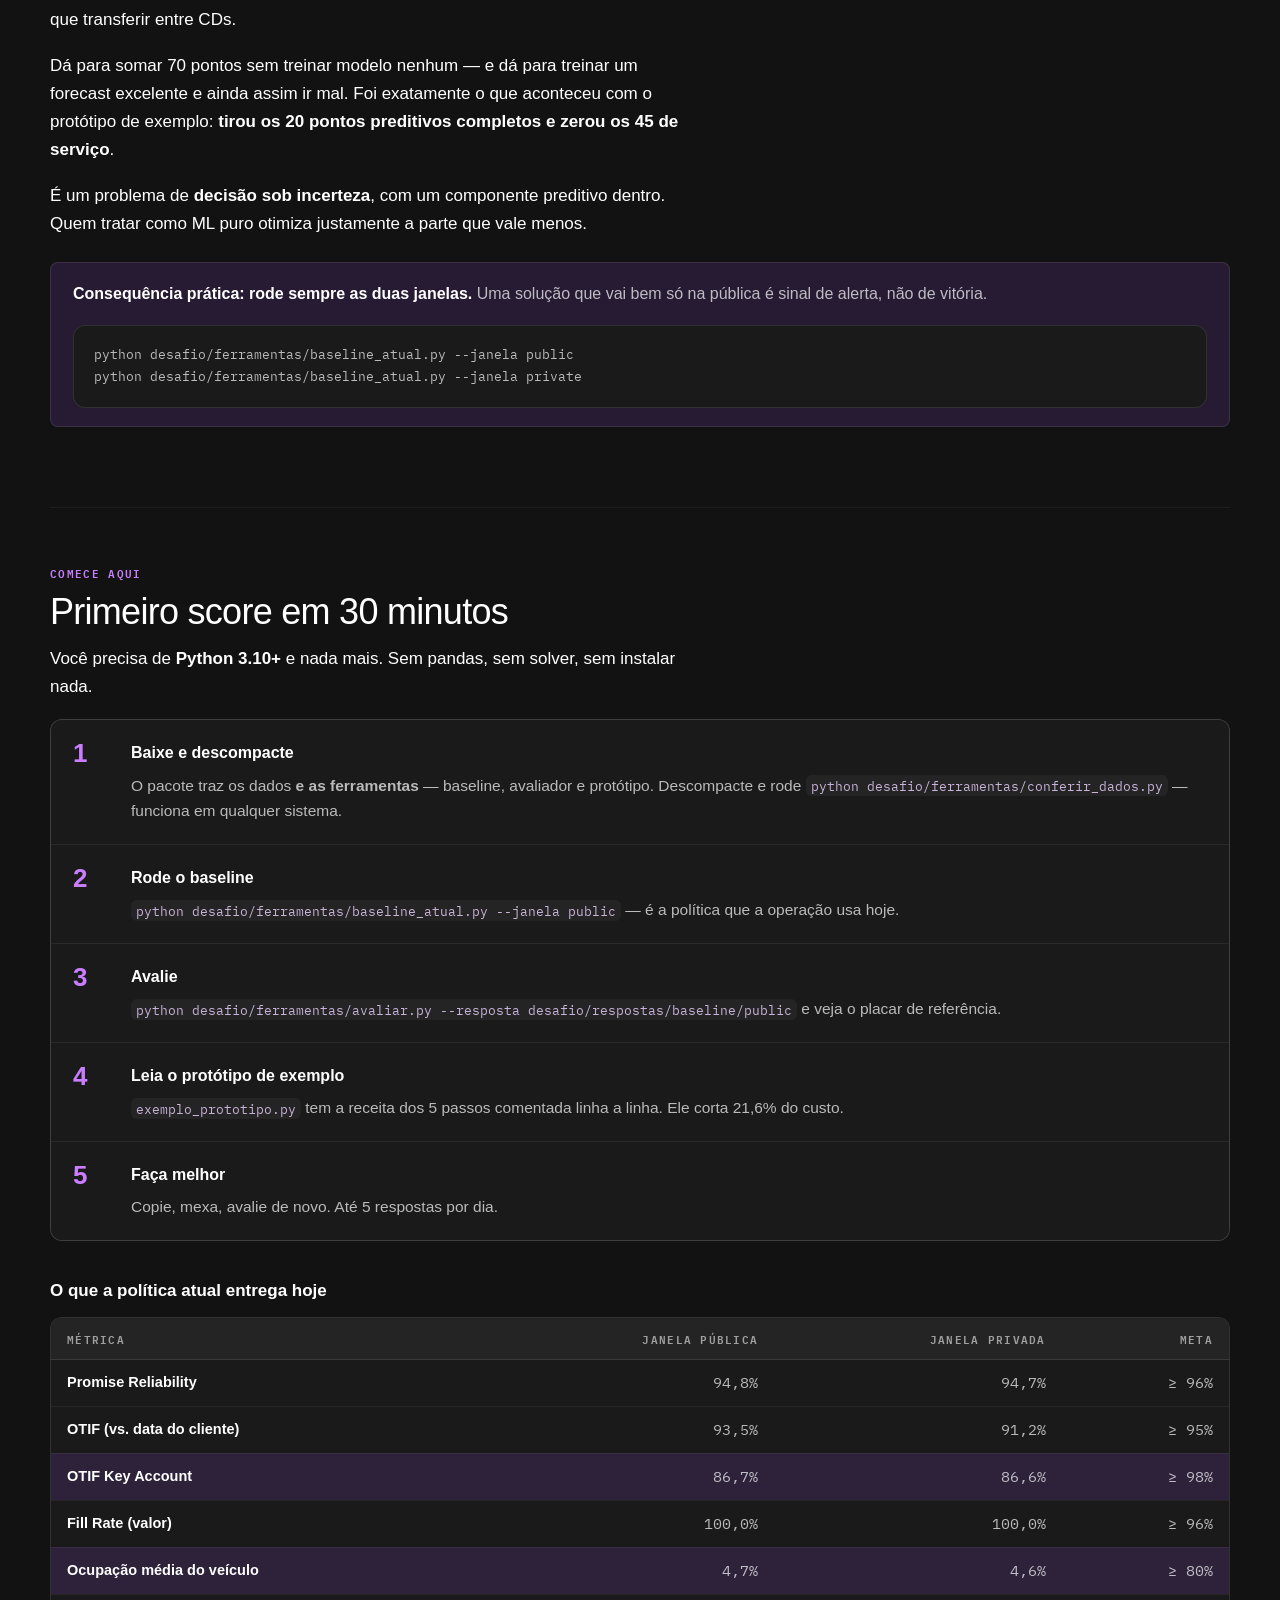
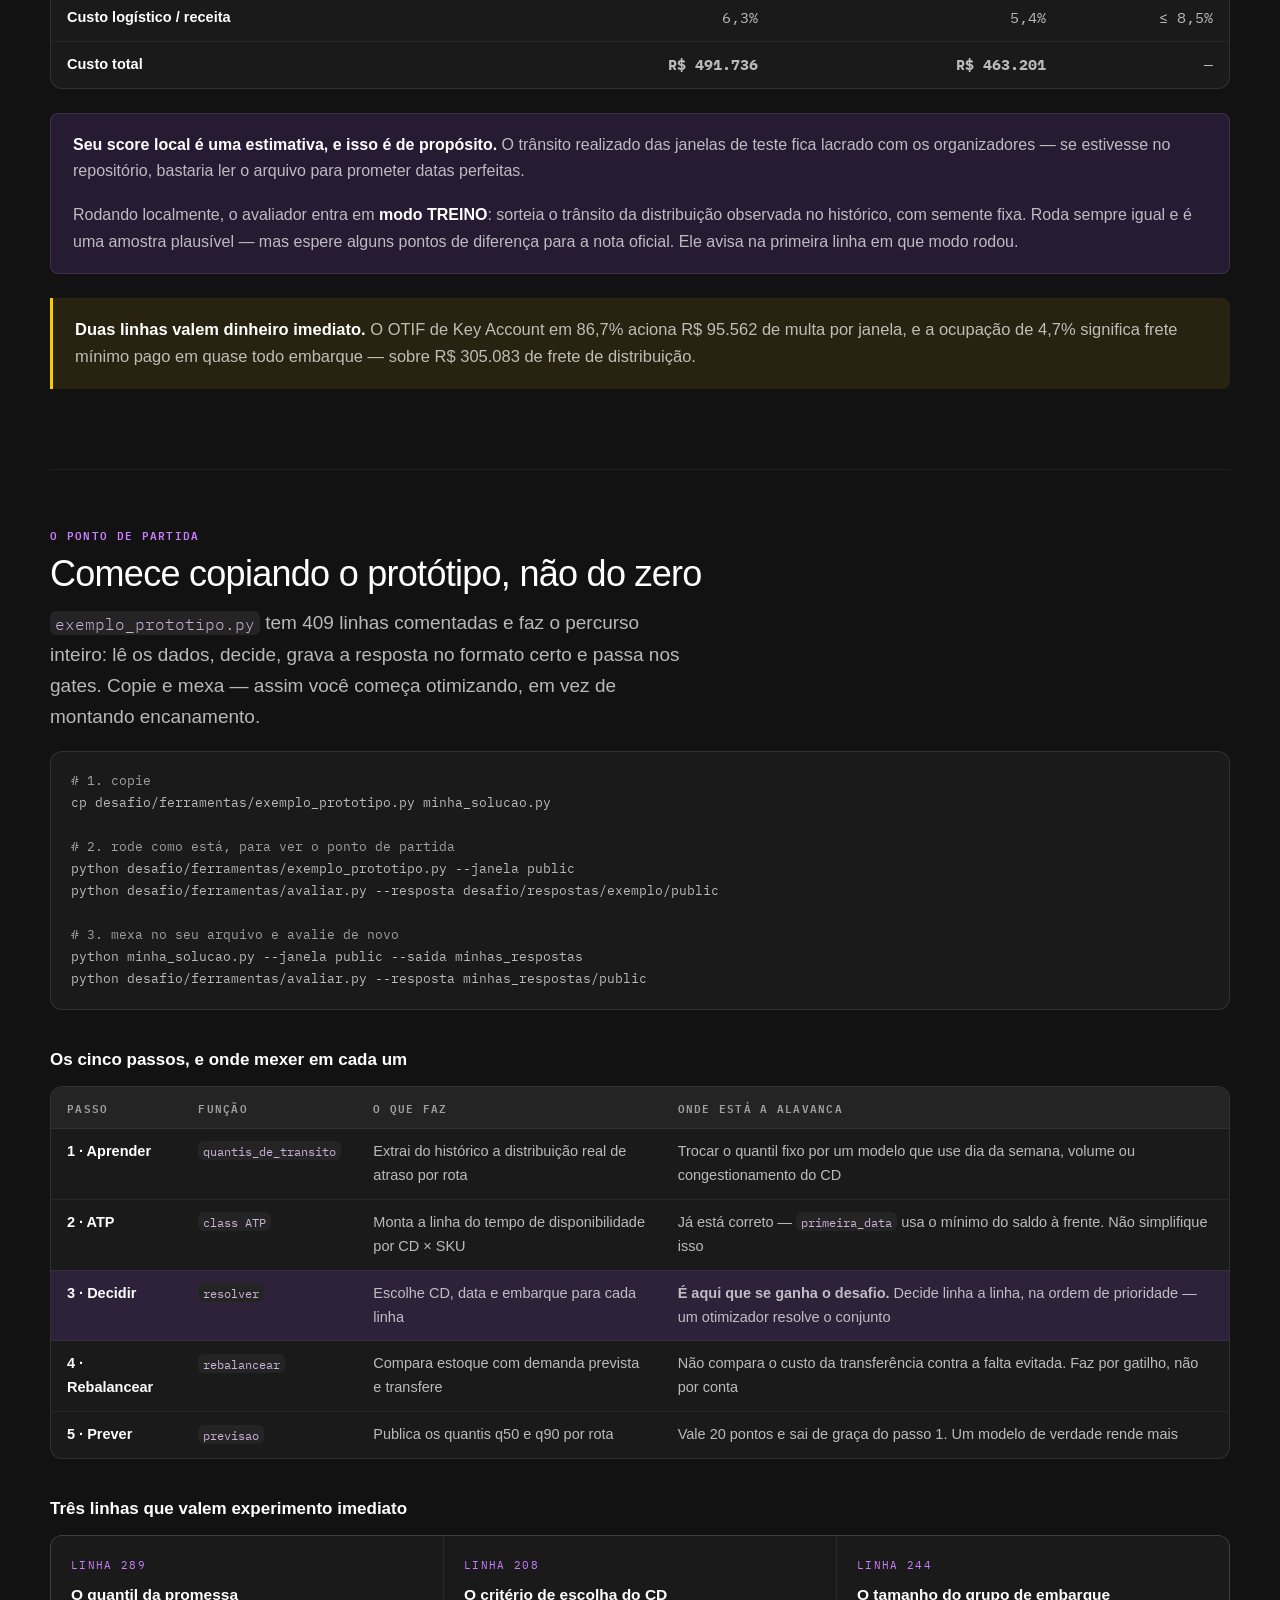
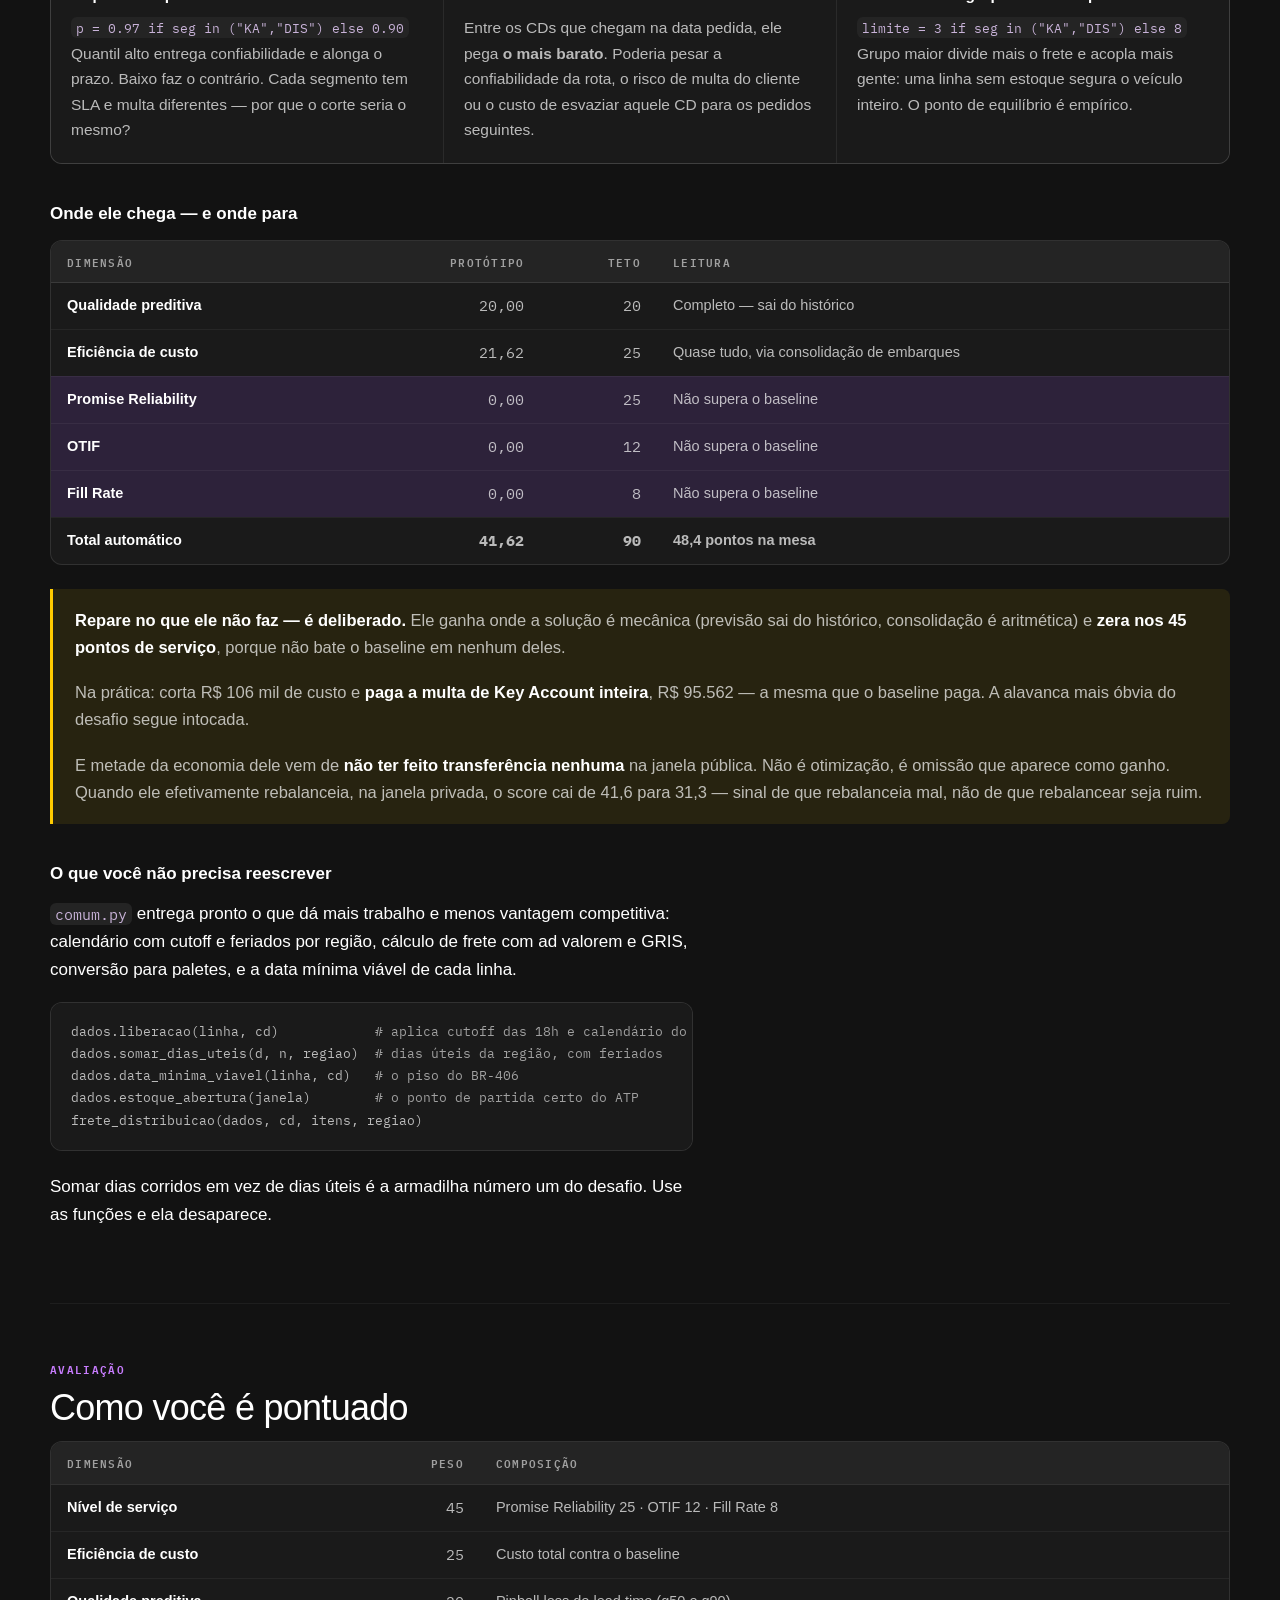
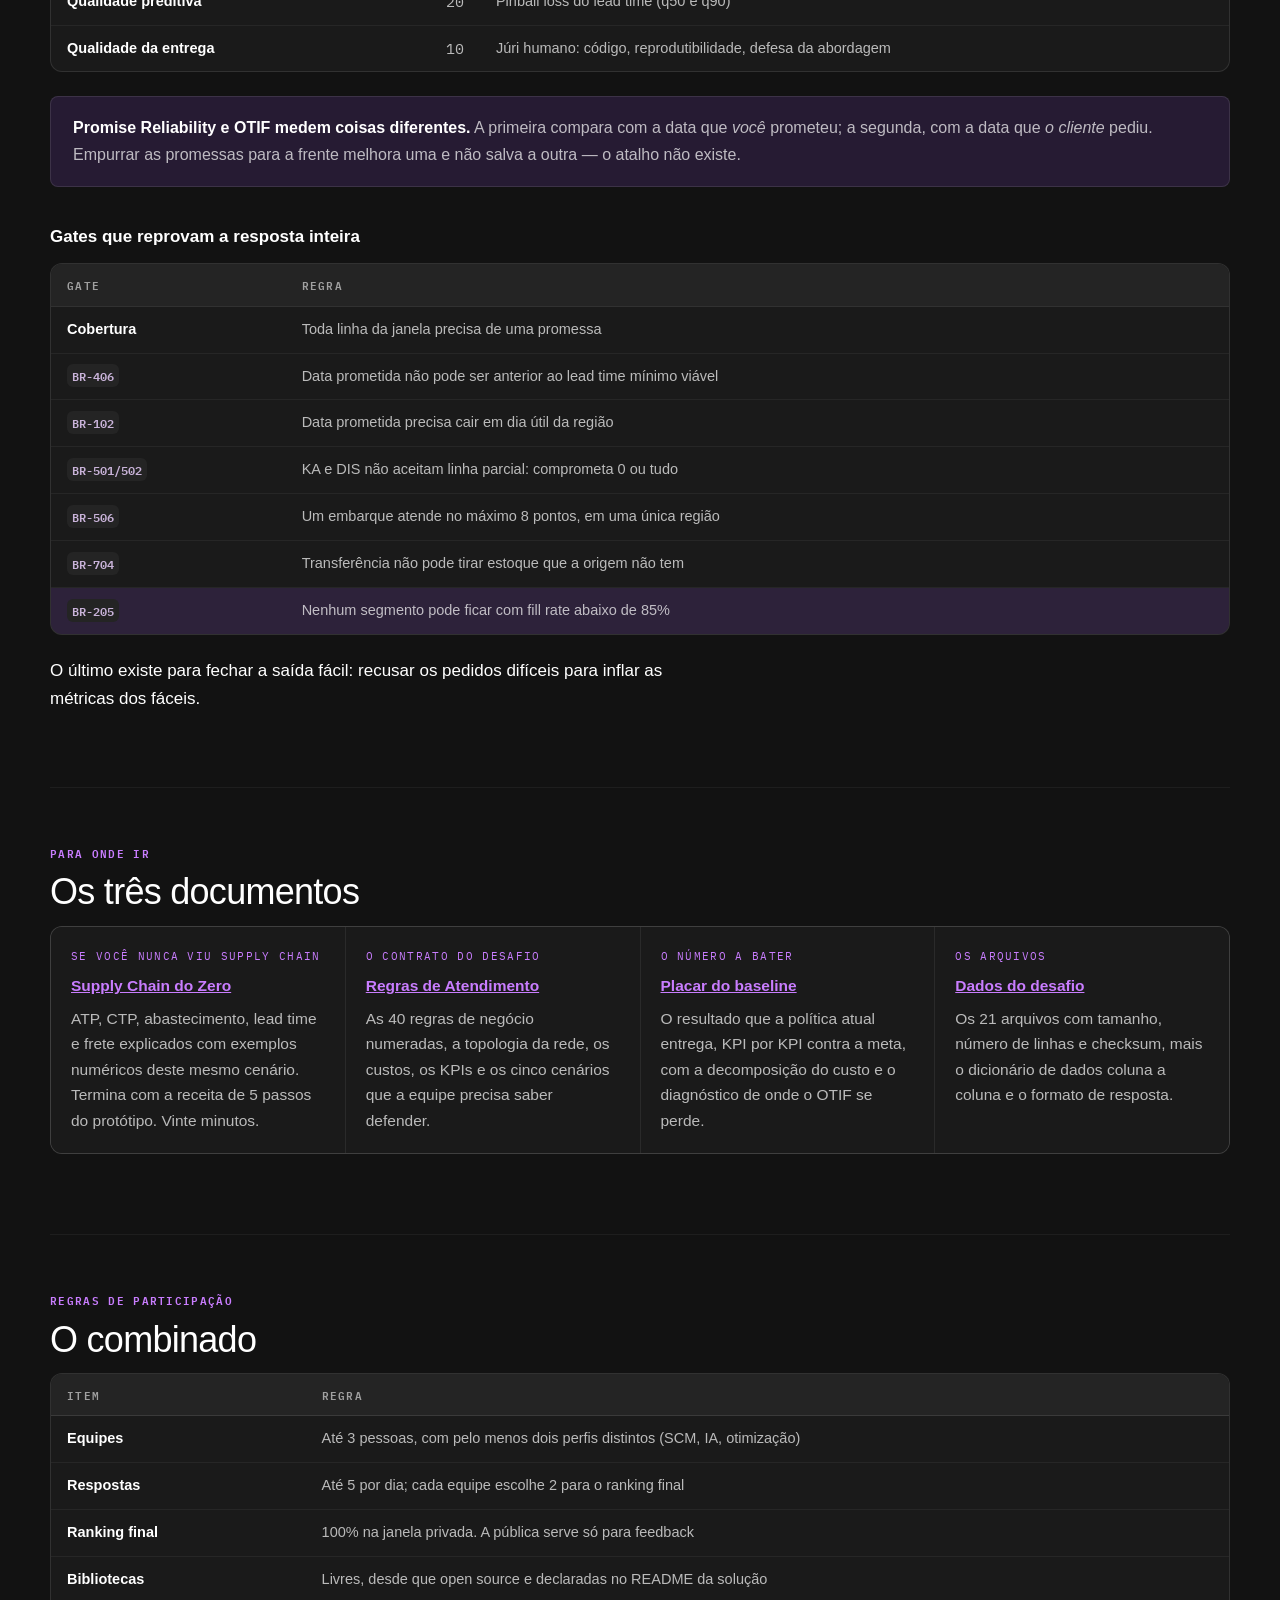
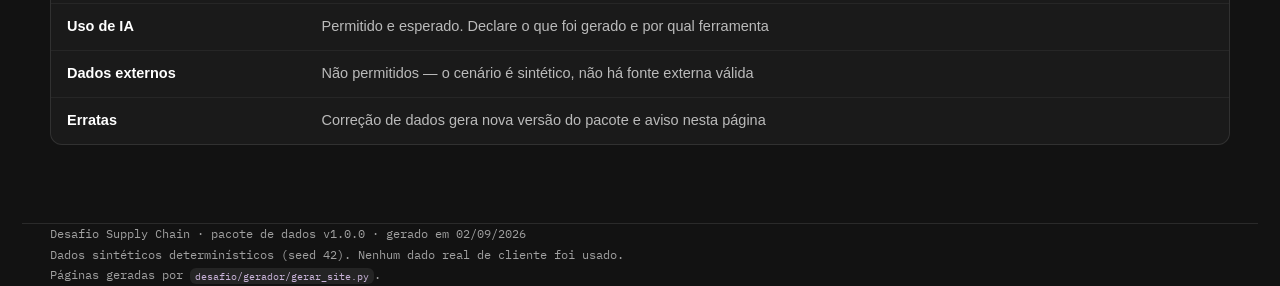
==== commit 935bc874: "feat: ranking público que se atualiza a cada envio Fecha o ciclo: a equipe abre o pull request, o ro" ====
--- a/docs/index.html
+++ b/docs/index.html
@@ -18,6 +18,7 @@
     <a href="./index.html" class="ativo">Início</a>
     <a href="./dados.html">Dados</a>
     <a href="./placar.html">Placar</a>
+    <a href="./ranking.html">Ranking</a>
     <a href="./regras.html">Regras</a>
     <a href="./conceitos.html">Conceitos</a>
   </div>
@@ -33,7 +34,7 @@
       cada linha, que data prometer e o que embarca junto.
     </p>
     <div class="baixar">
-      <a class="btn" href="./dados/desafio-supply-chain-v1.0.0.zip" download>Baixar o pacote (740 KB)</a>
+      <a class="btn" href="./dados/desafio-supply-chain-v1.0.0.zip" download>Baixar o pacote (743 KB)</a>
       <a class="btn sec" href="./dados.html">Ver os arquivos um a um</a>
     </div>
     <div class="facts">
--- a/docs/assets/site.css
+++ b/docs/assets/site.css
@@ -196,6 +196,10 @@
 .testador-estado.erro { color:var(--alerta); }
 .testador-estado code { font-size:12px; }
 
+
+.pos { font-family:var(--display); font-weight:600; color:var(--accent); font-size:15px; }
+.destaque-num { font-family:var(--display); font-weight:600; color:var(--ink); font-size:15.5px; }
+.motivo { font-family:var(--mono); font-size:11.5px; color:var(--ink-3); margin-left:8px; }
 .sha { font-family:var(--mono); font-size:11px; color:var(--ink-3); }
 
 /* ---------- gráficos do placar ----------
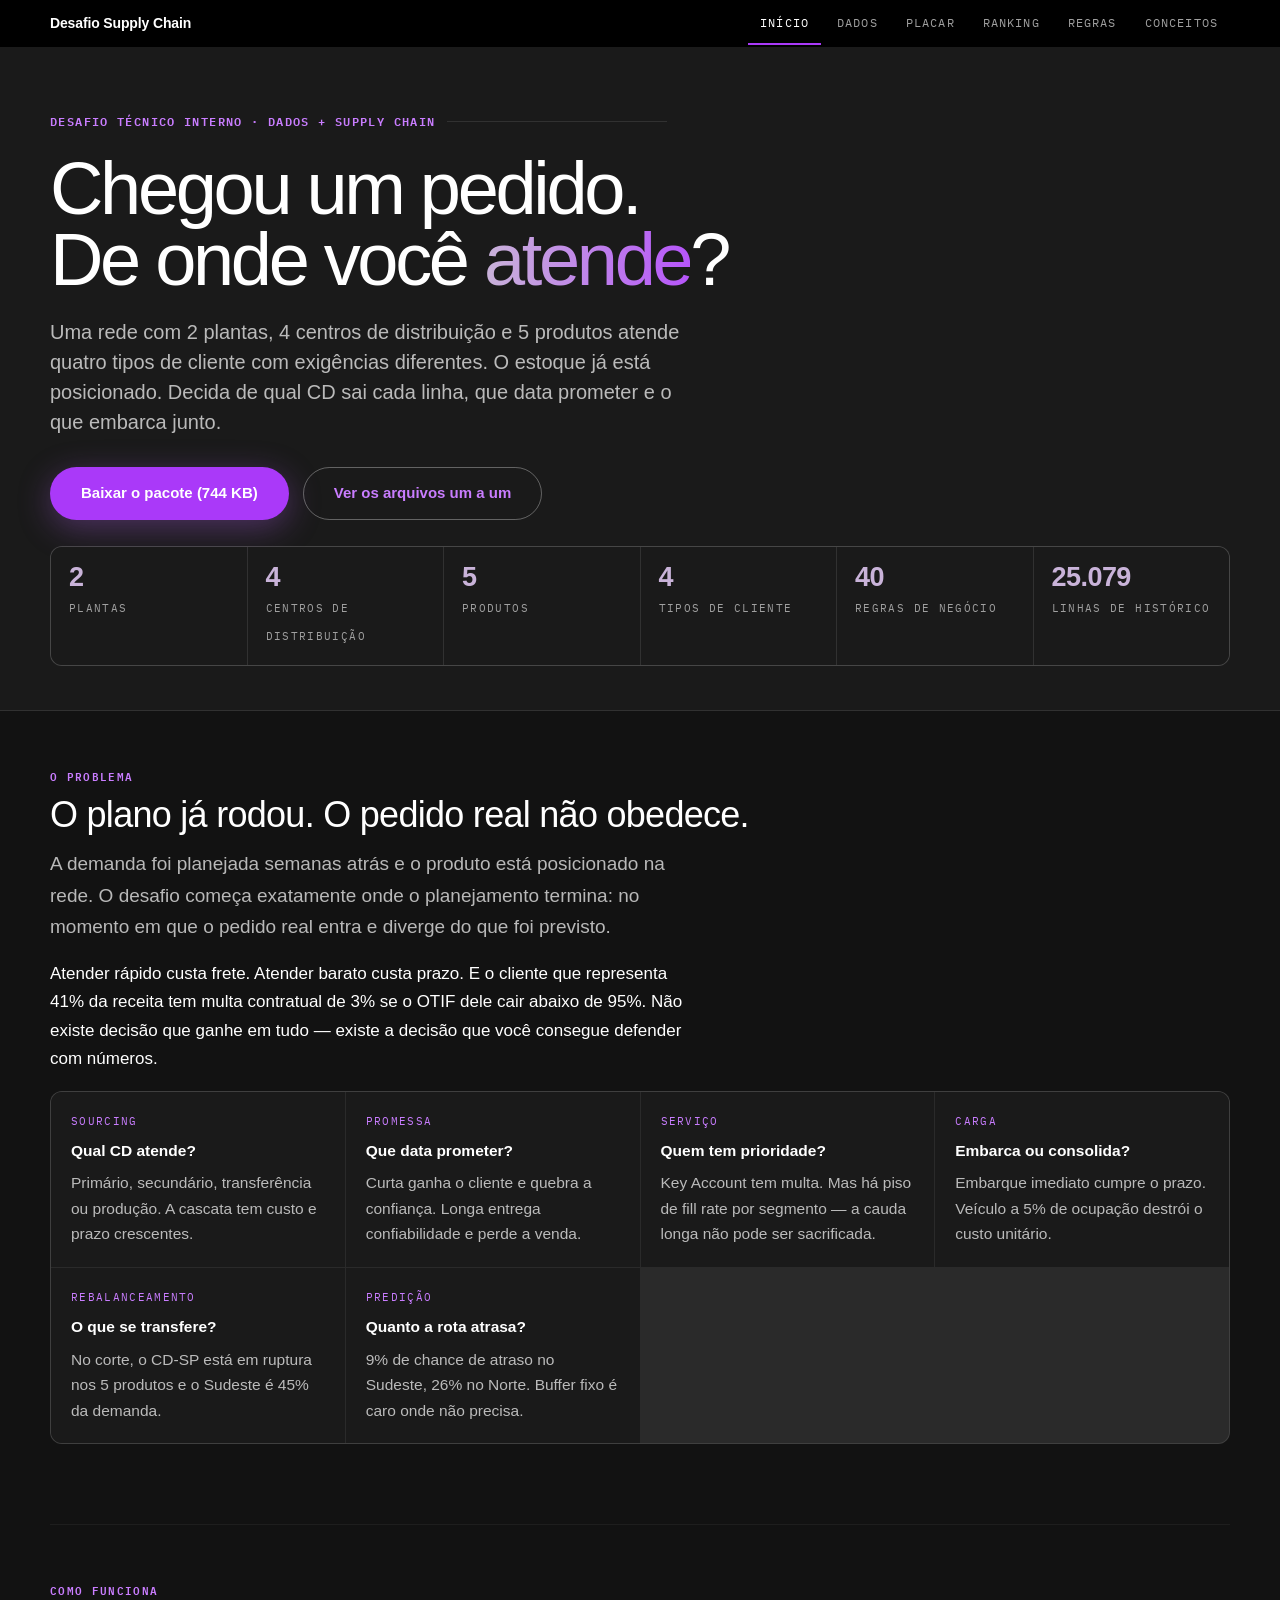
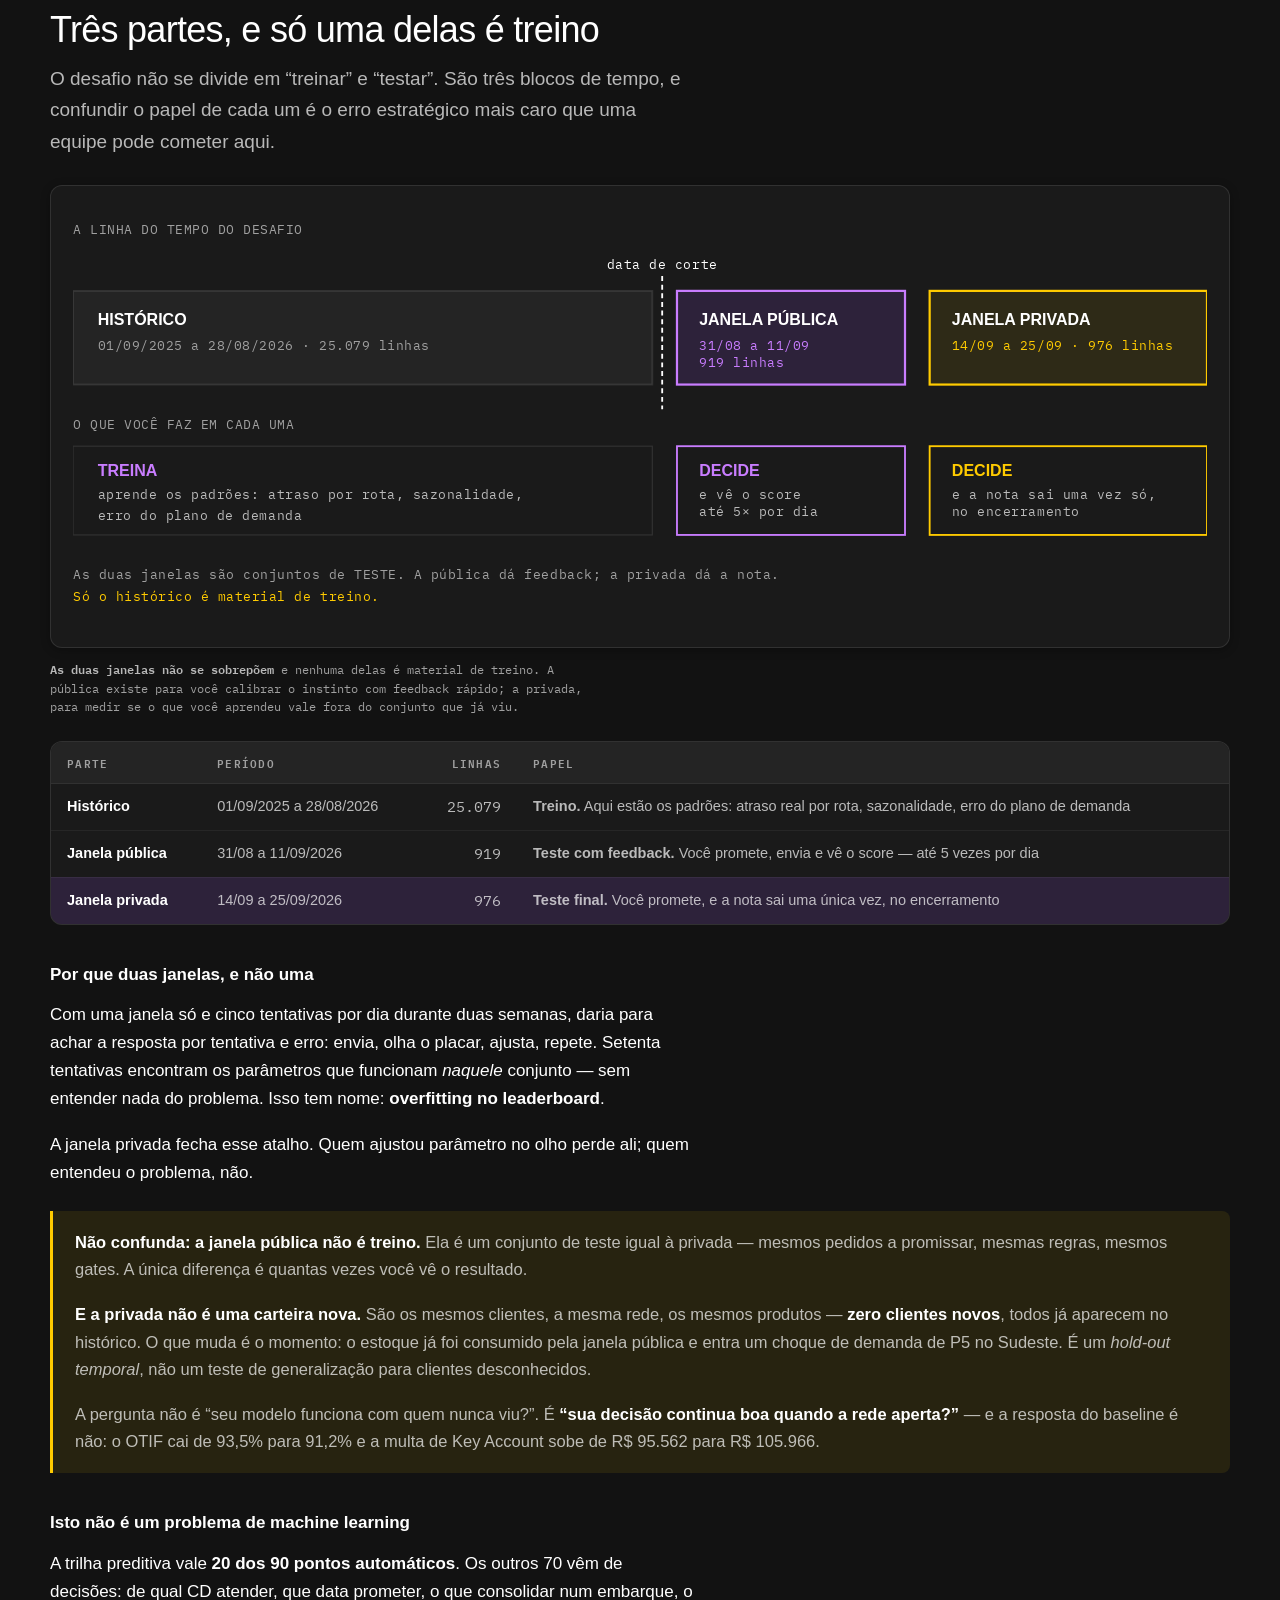
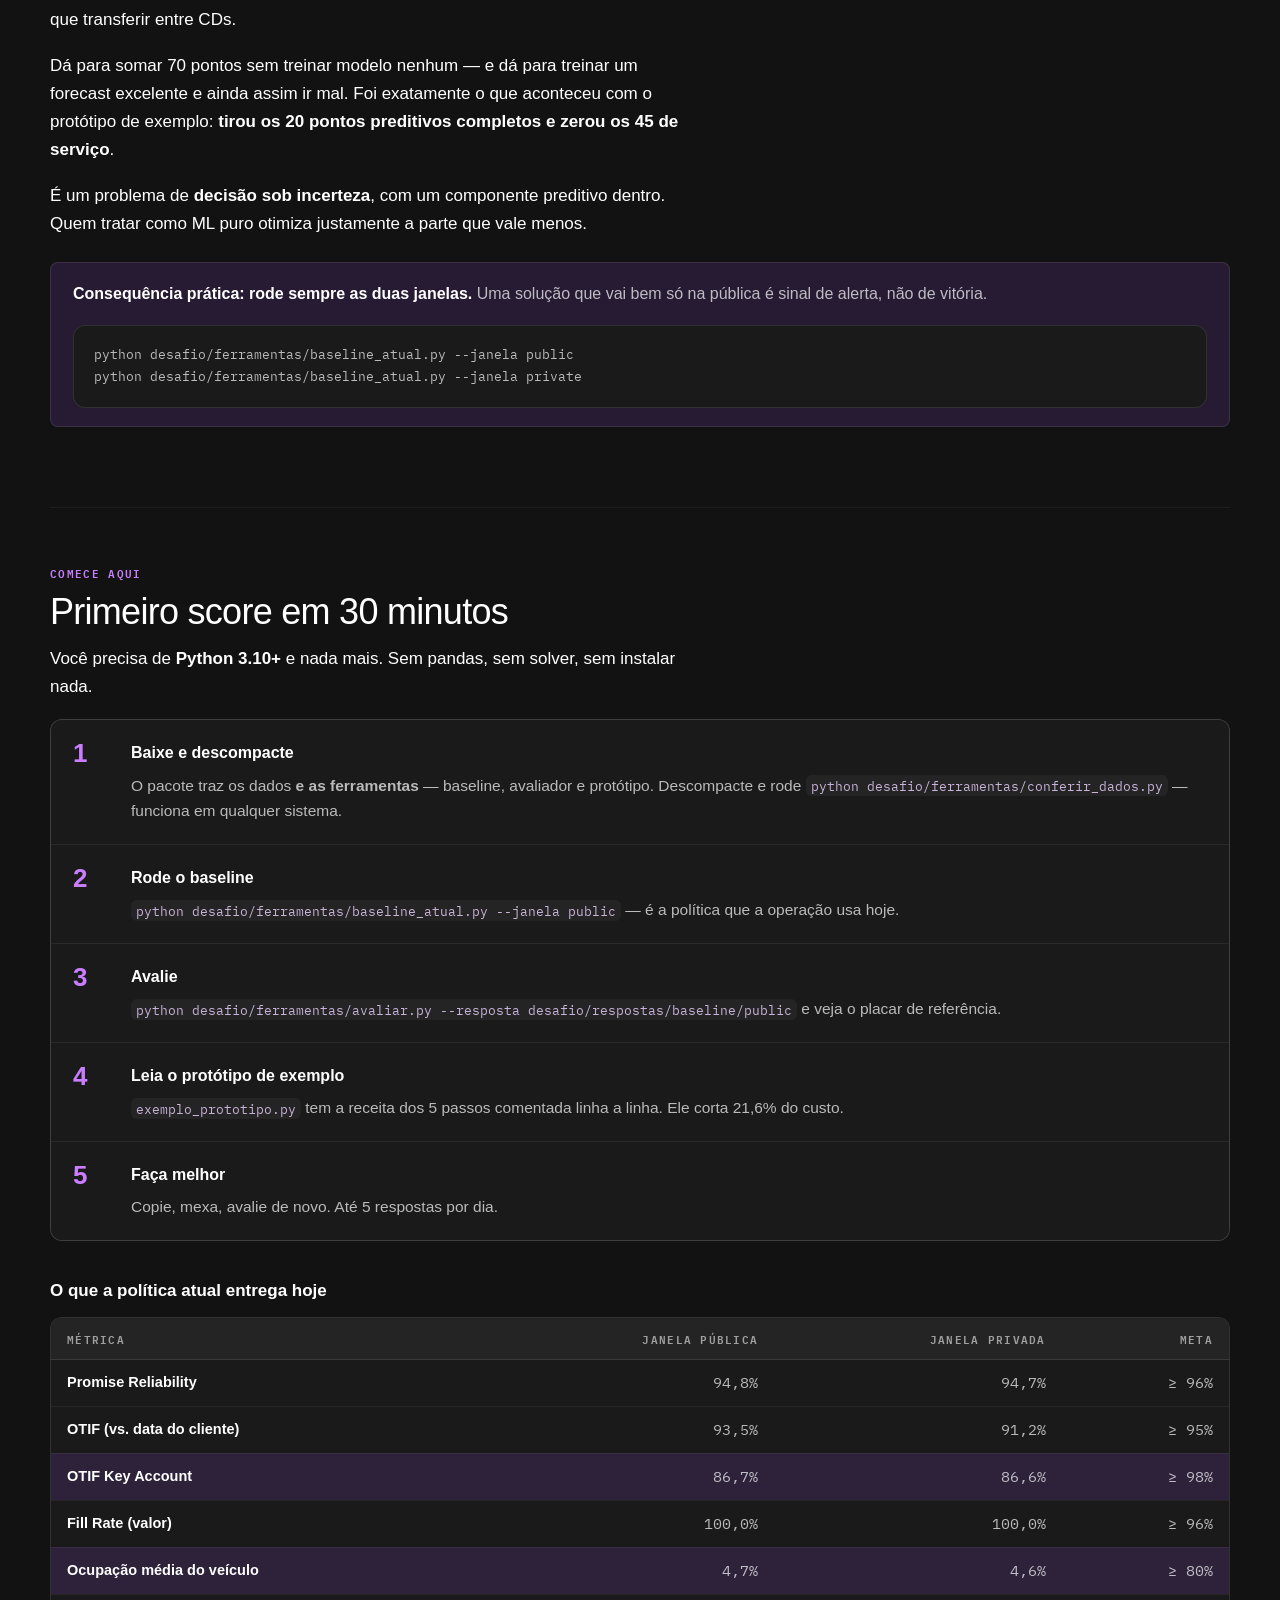
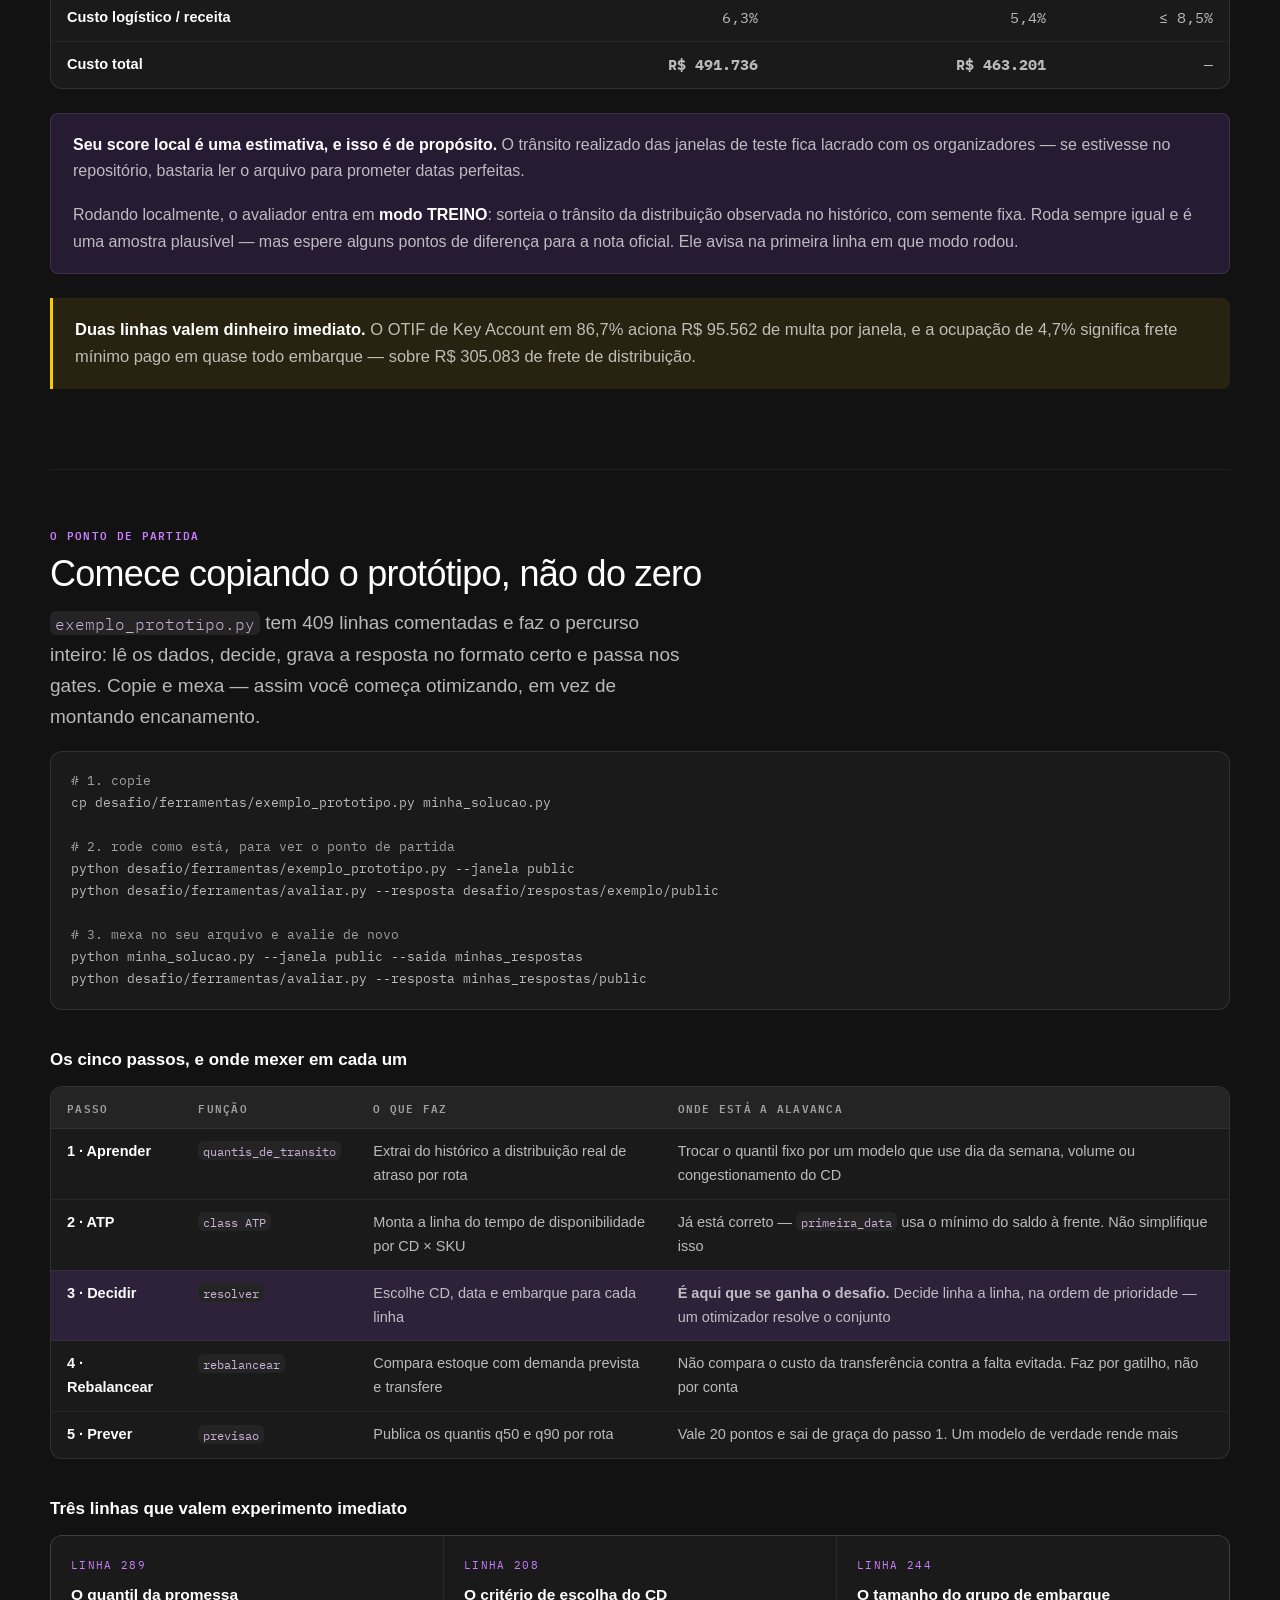
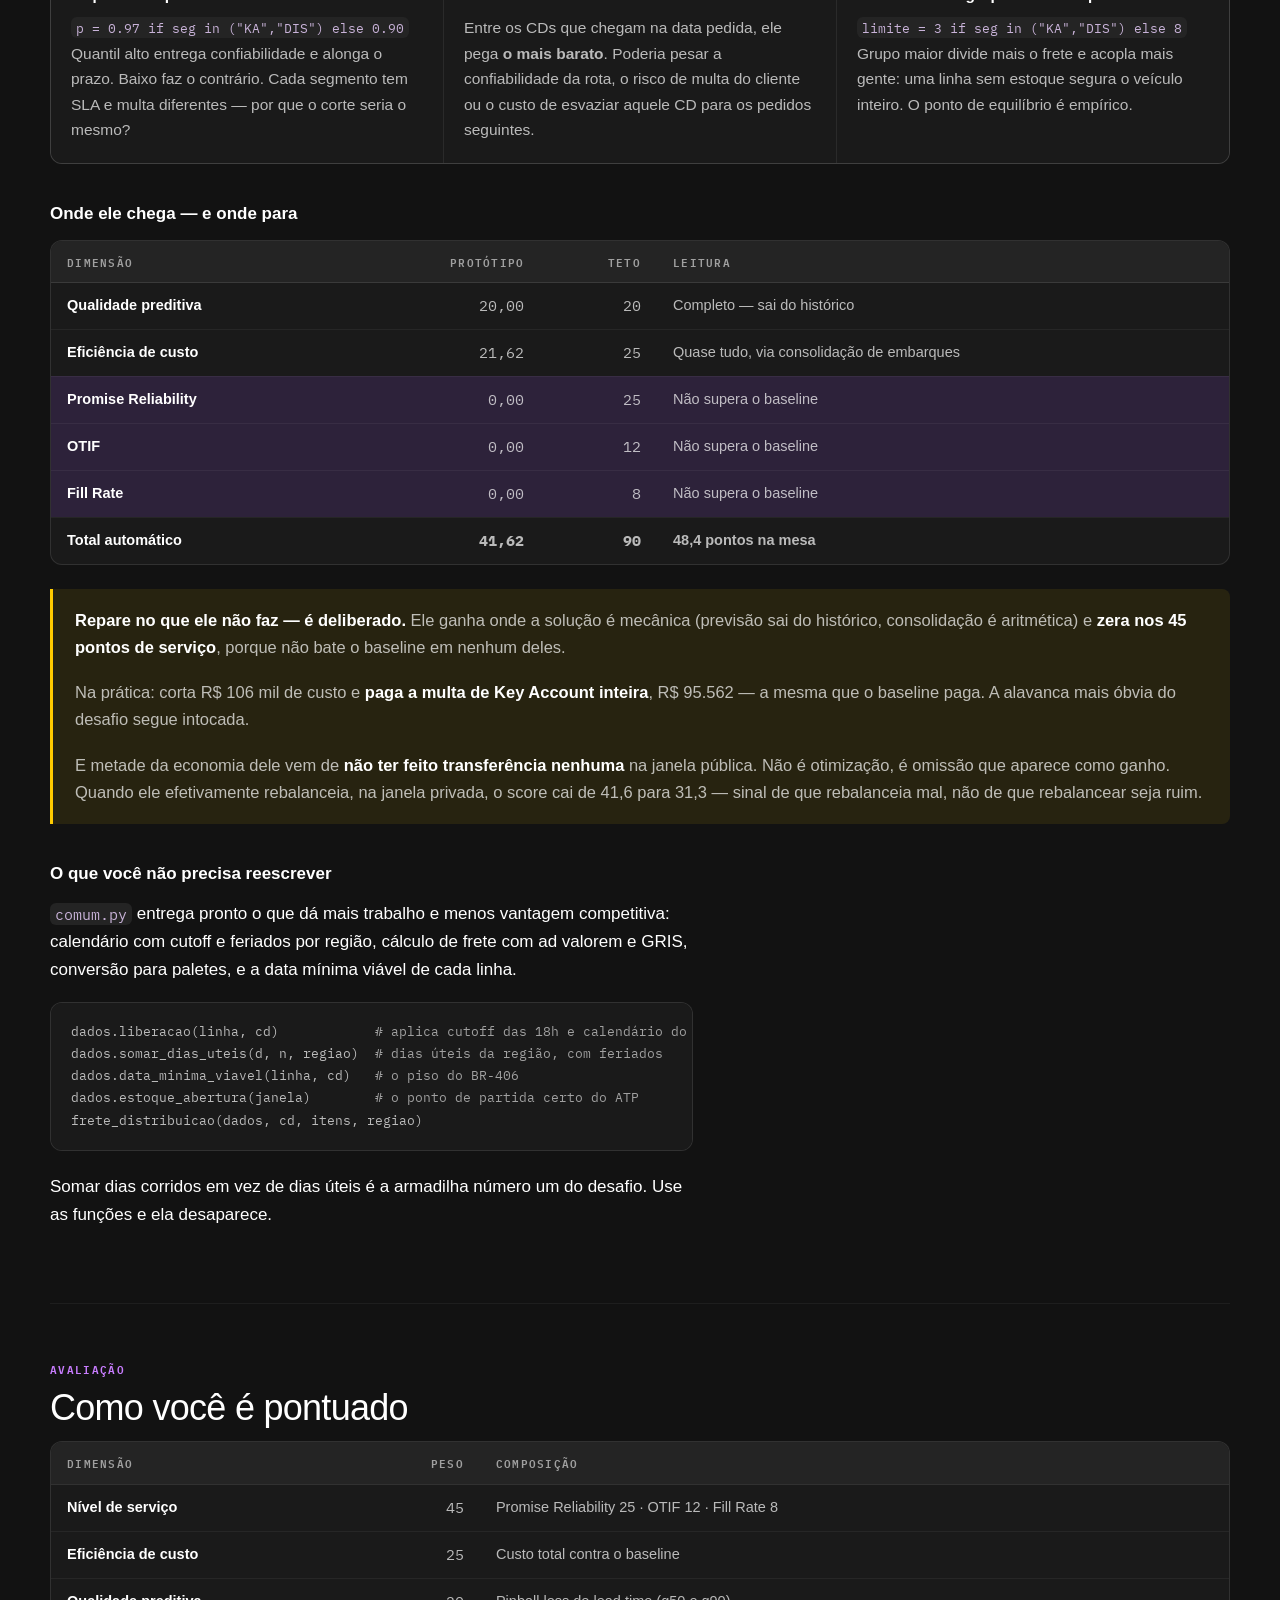
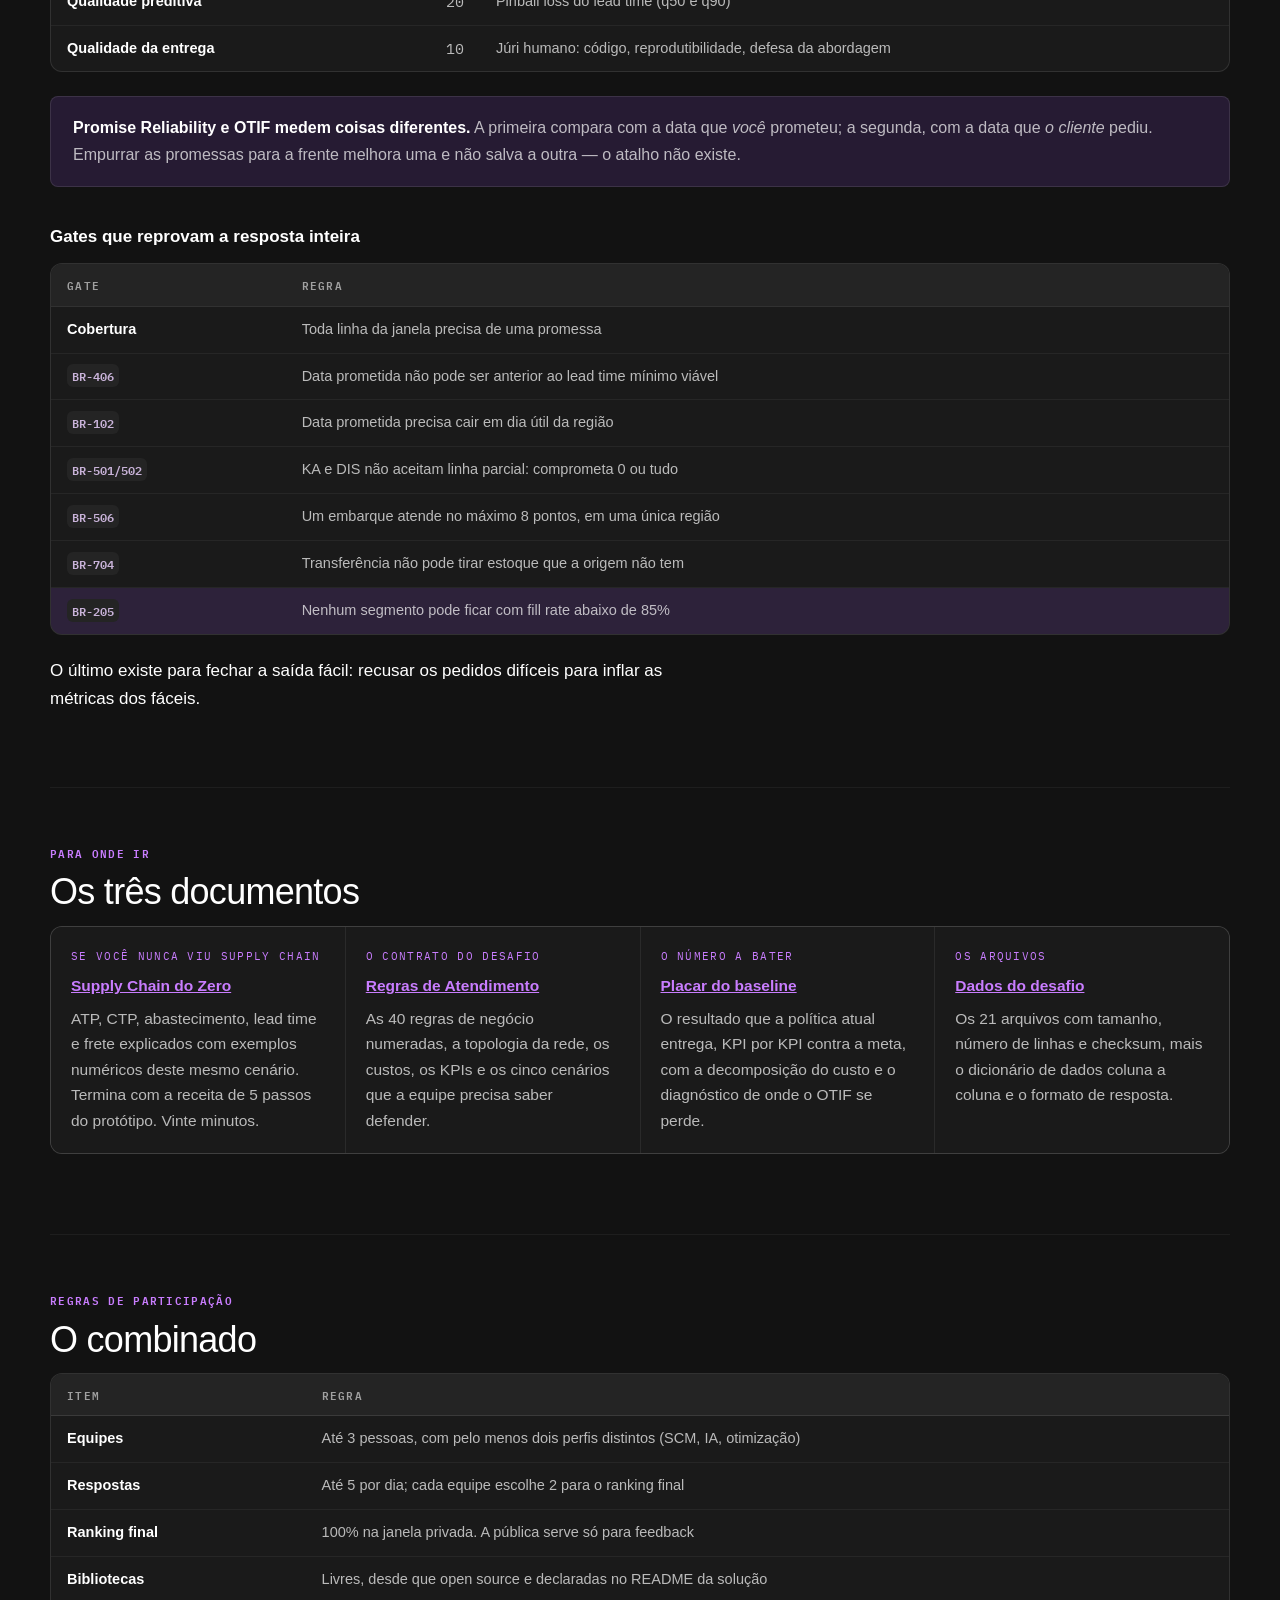
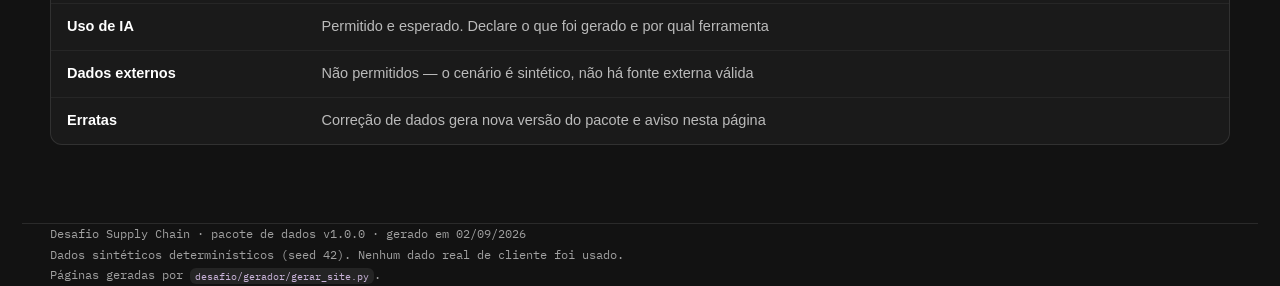
==== commit 11693c35: "feat: envio a partir do placar, com o nome da equipe Depois de avaliar, o placar passa a perguntar o" ====
--- a/docs/index.html
+++ b/docs/index.html
@@ -34,7 +34,7 @@
       cada linha, que data prometer e o que embarca junto.
     </p>
     <div class="baixar">
-      <a class="btn" href="./dados/desafio-supply-chain-v1.0.0.zip" download>Baixar o pacote (743 KB)</a>
+      <a class="btn" href="./dados/desafio-supply-chain-v1.0.0.zip" download>Baixar o pacote (744 KB)</a>
       <a class="btn sec" href="./dados.html">Ver os arquivos um a um</a>
     </div>
     <div class="facts">
--- a/docs/assets/site.css
+++ b/docs/assets/site.css
@@ -197,6 +197,21 @@
 .testador-estado code { font-size:12px; }
 
 
+#envio { margin-top:30px; padding-top:26px; border-top:1px solid var(--line); }
+#envio h3 { margin:0 0 8px; font-size:19px; font-weight:600; }
+.envio-linha { display:flex; flex-wrap:wrap; gap:12px; align-items:flex-end; margin:0 0 8px; }
+.campo-equipe { display:flex; flex-direction:column; gap:5px; flex:1 1 240px; }
+.campo-equipe input {
+  font-family:var(--mono); font-size:14px; color:var(--ink);
+  background:var(--surface-2); border:1px solid var(--line);
+  border-radius:var(--r-md); padding:12px 14px; outline:none;
+}
+.campo-equipe input:focus { border-color:var(--accent); }
+.campo-equipe input::placeholder { color:var(--ink-3); }
+.envio-dica { font-family:var(--mono); font-size:11.5px; color:var(--ink-3); margin:0 0 16px; }
+.envio-dica.erro { color:var(--alerta); }
+.envio-dica.ok { color:var(--bom); }
+
 .pos { font-family:var(--display); font-weight:600; color:var(--accent); font-size:15px; }
 .destaque-num { font-family:var(--display); font-weight:600; color:var(--ink); font-size:15.5px; }
 .motivo { font-family:var(--mono); font-size:11.5px; color:var(--ink-3); margin-left:8px; }
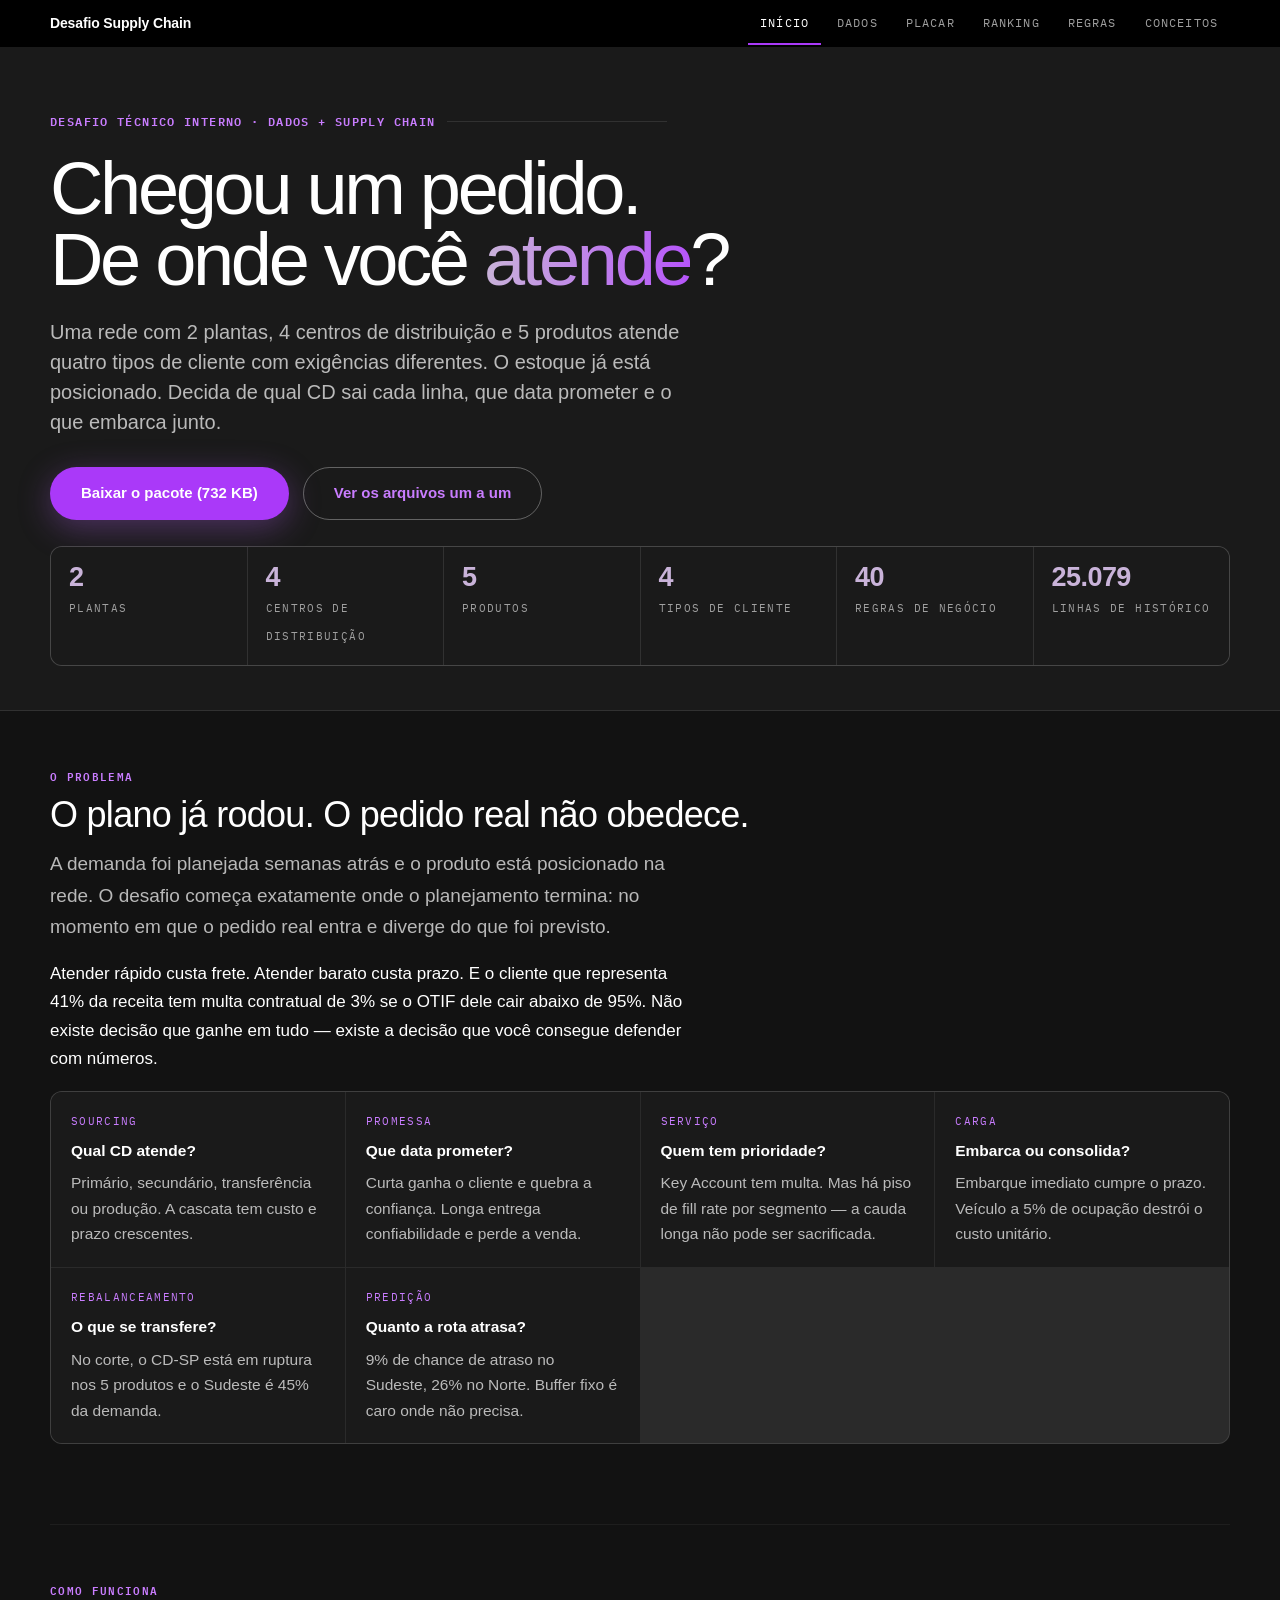
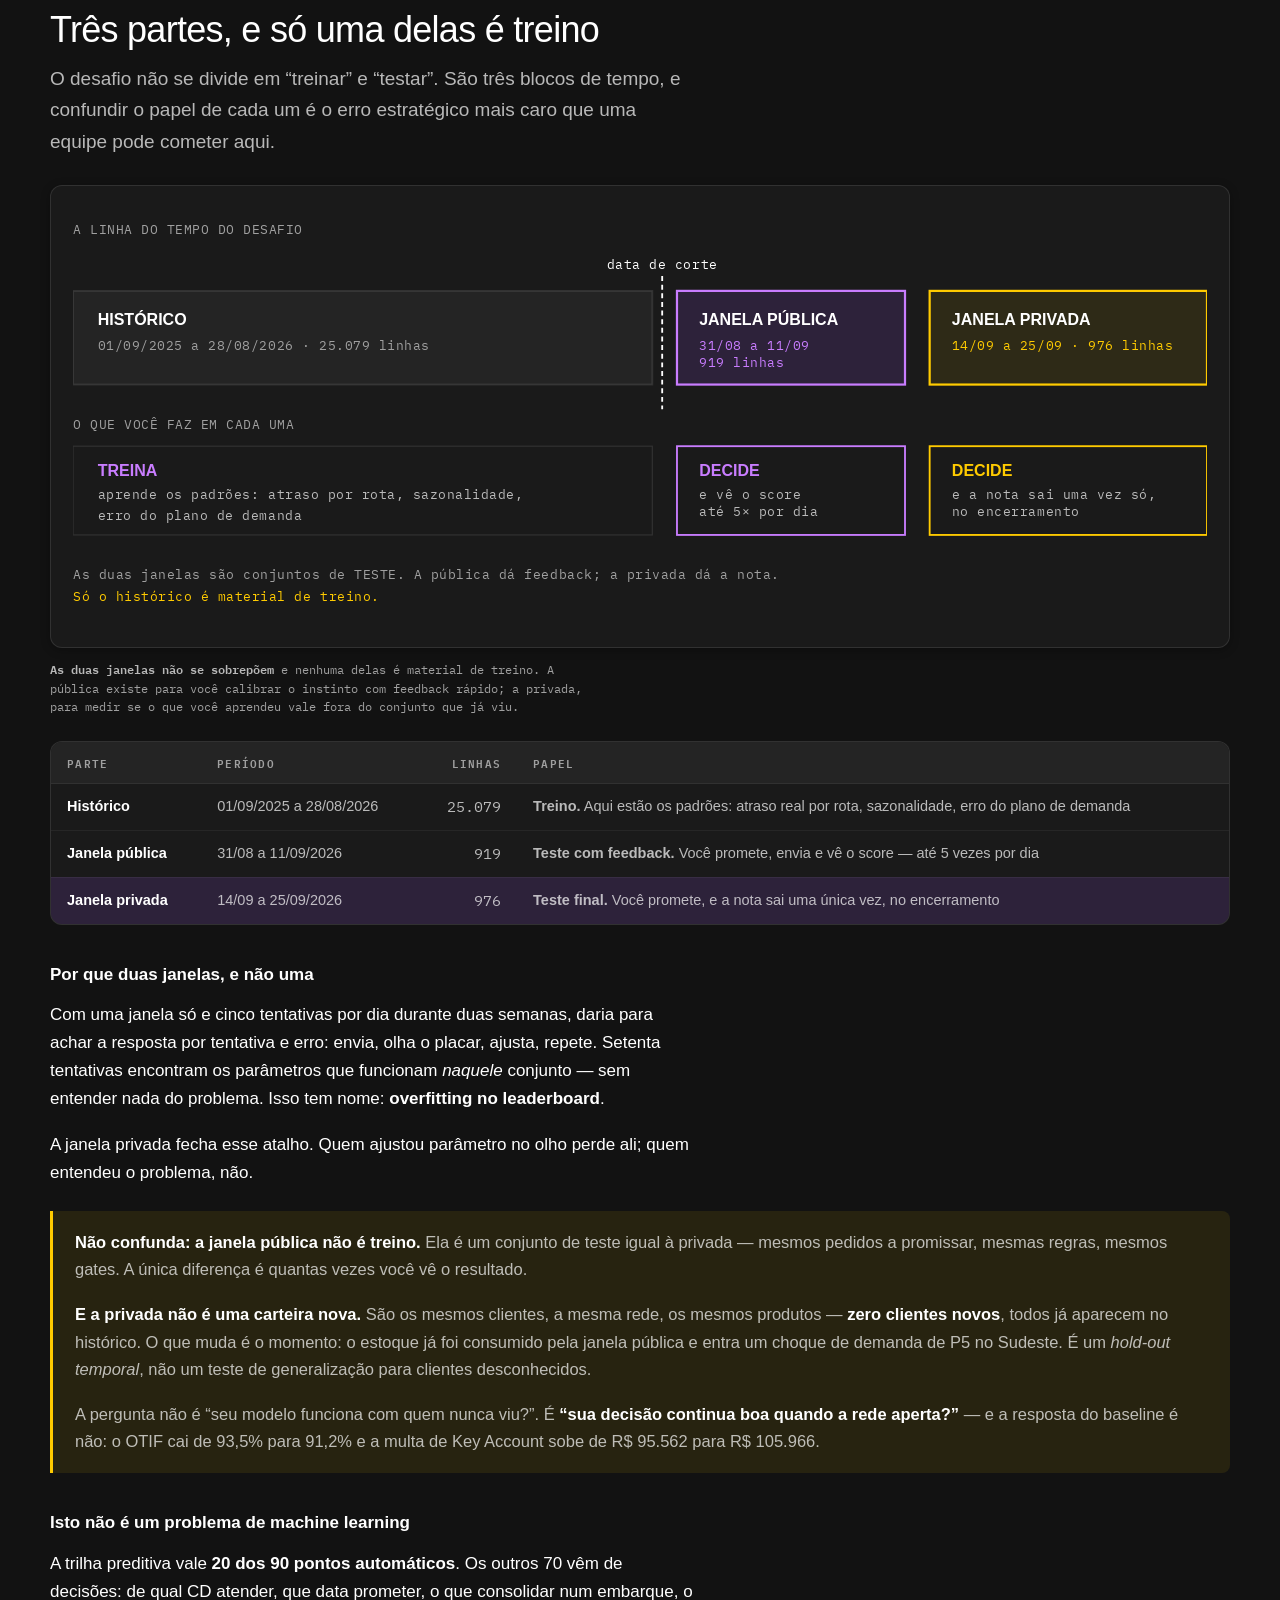
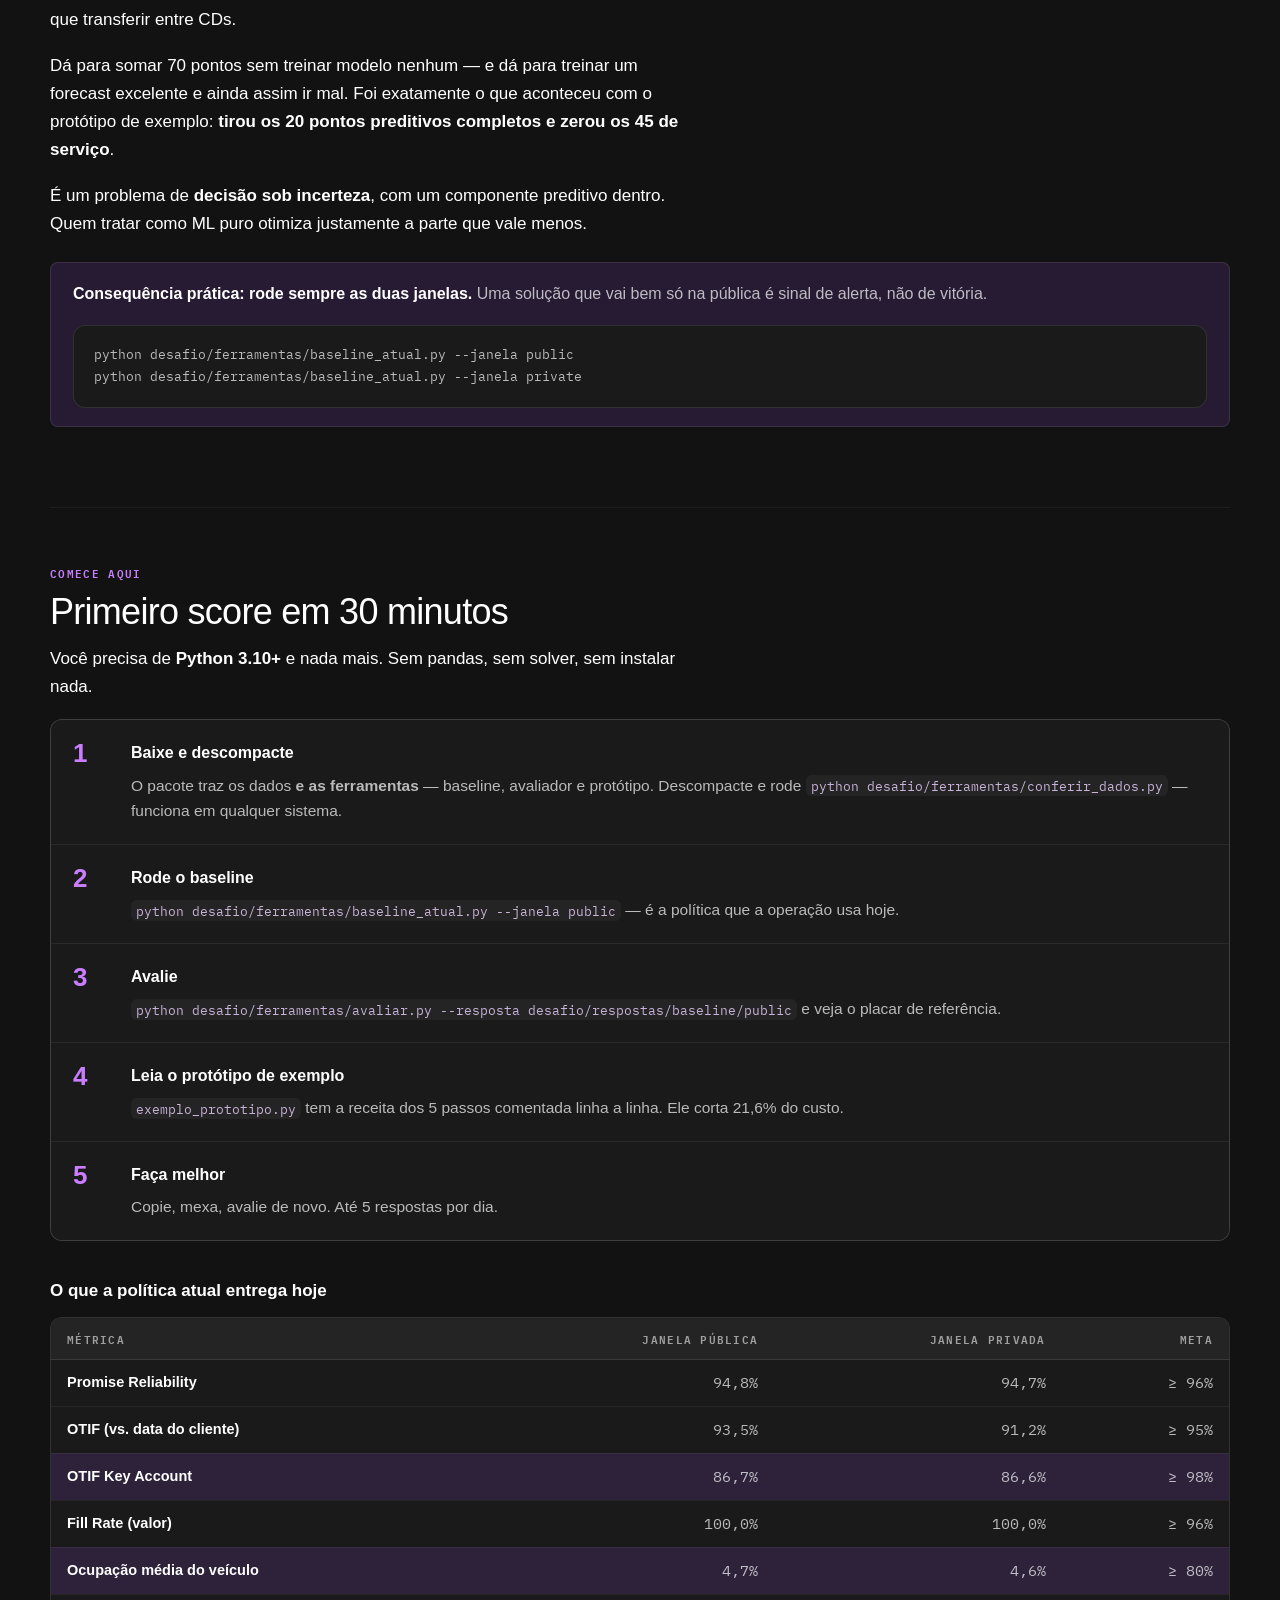
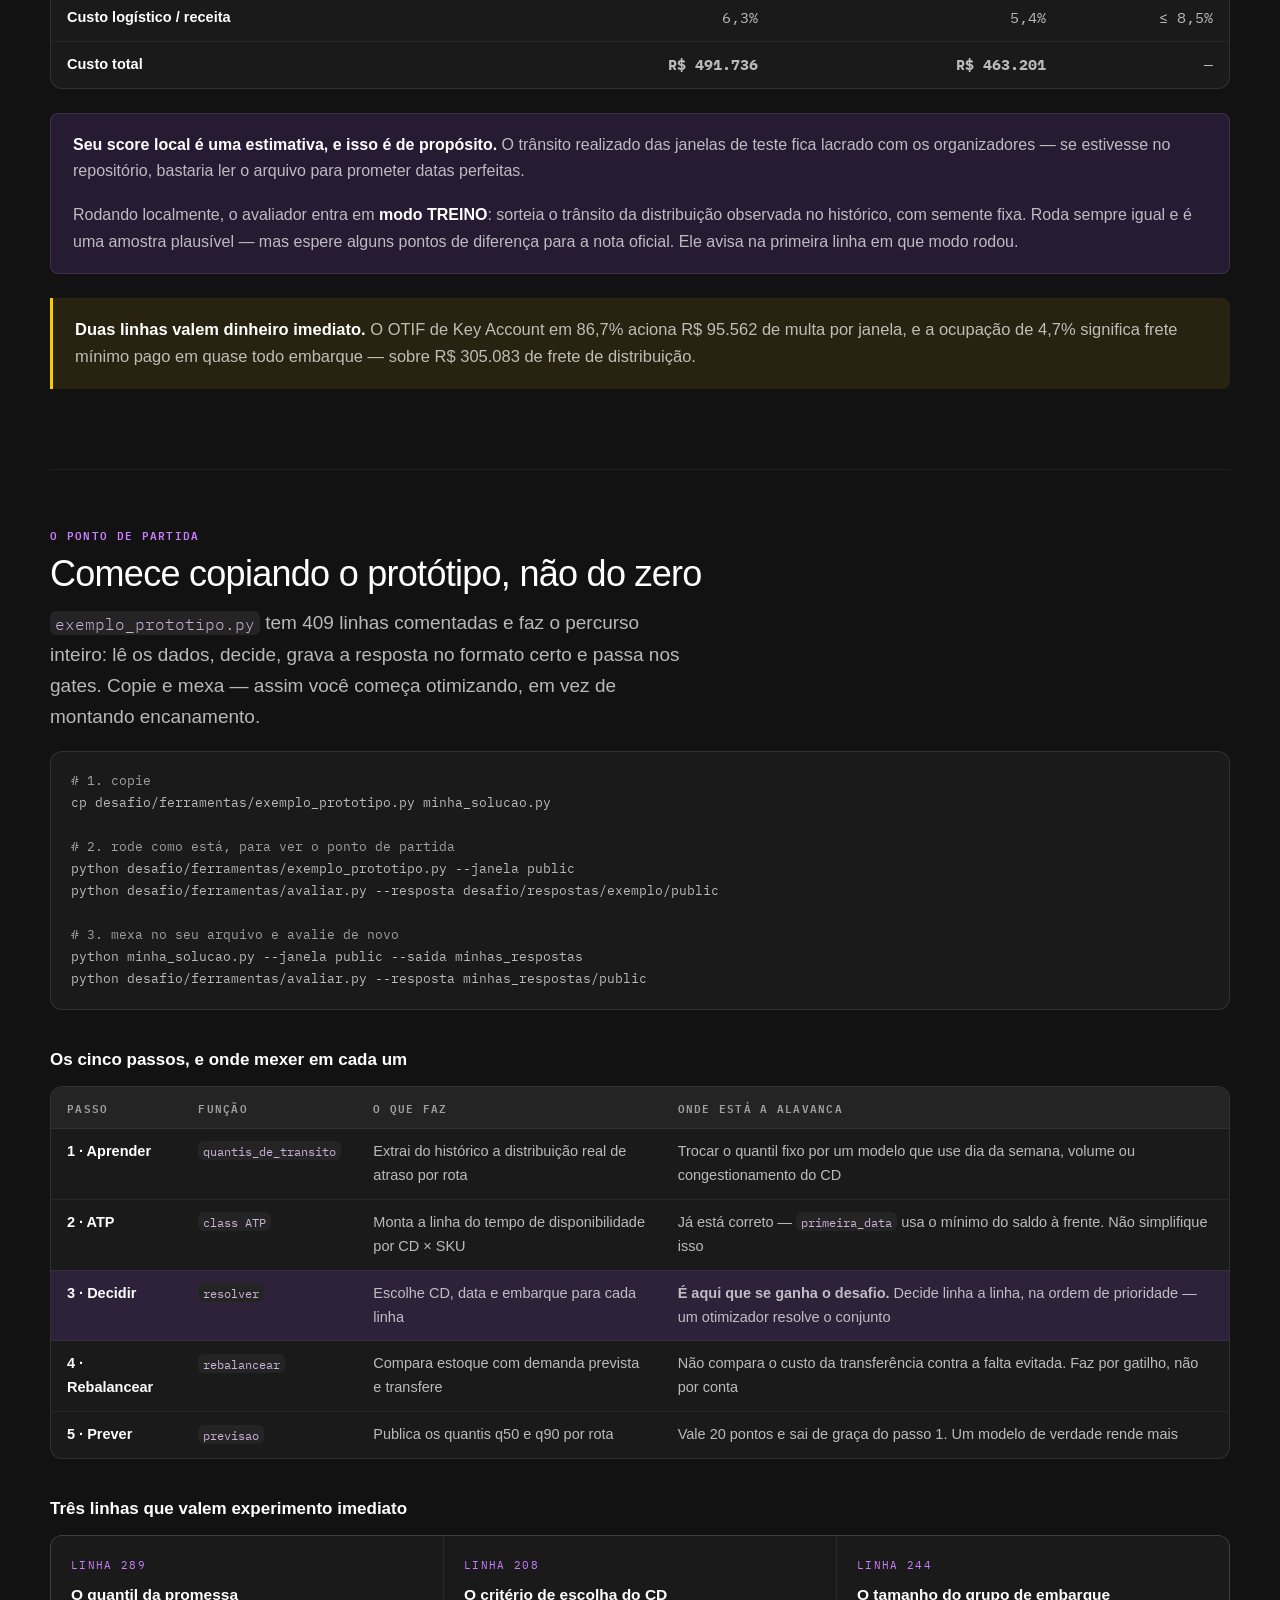
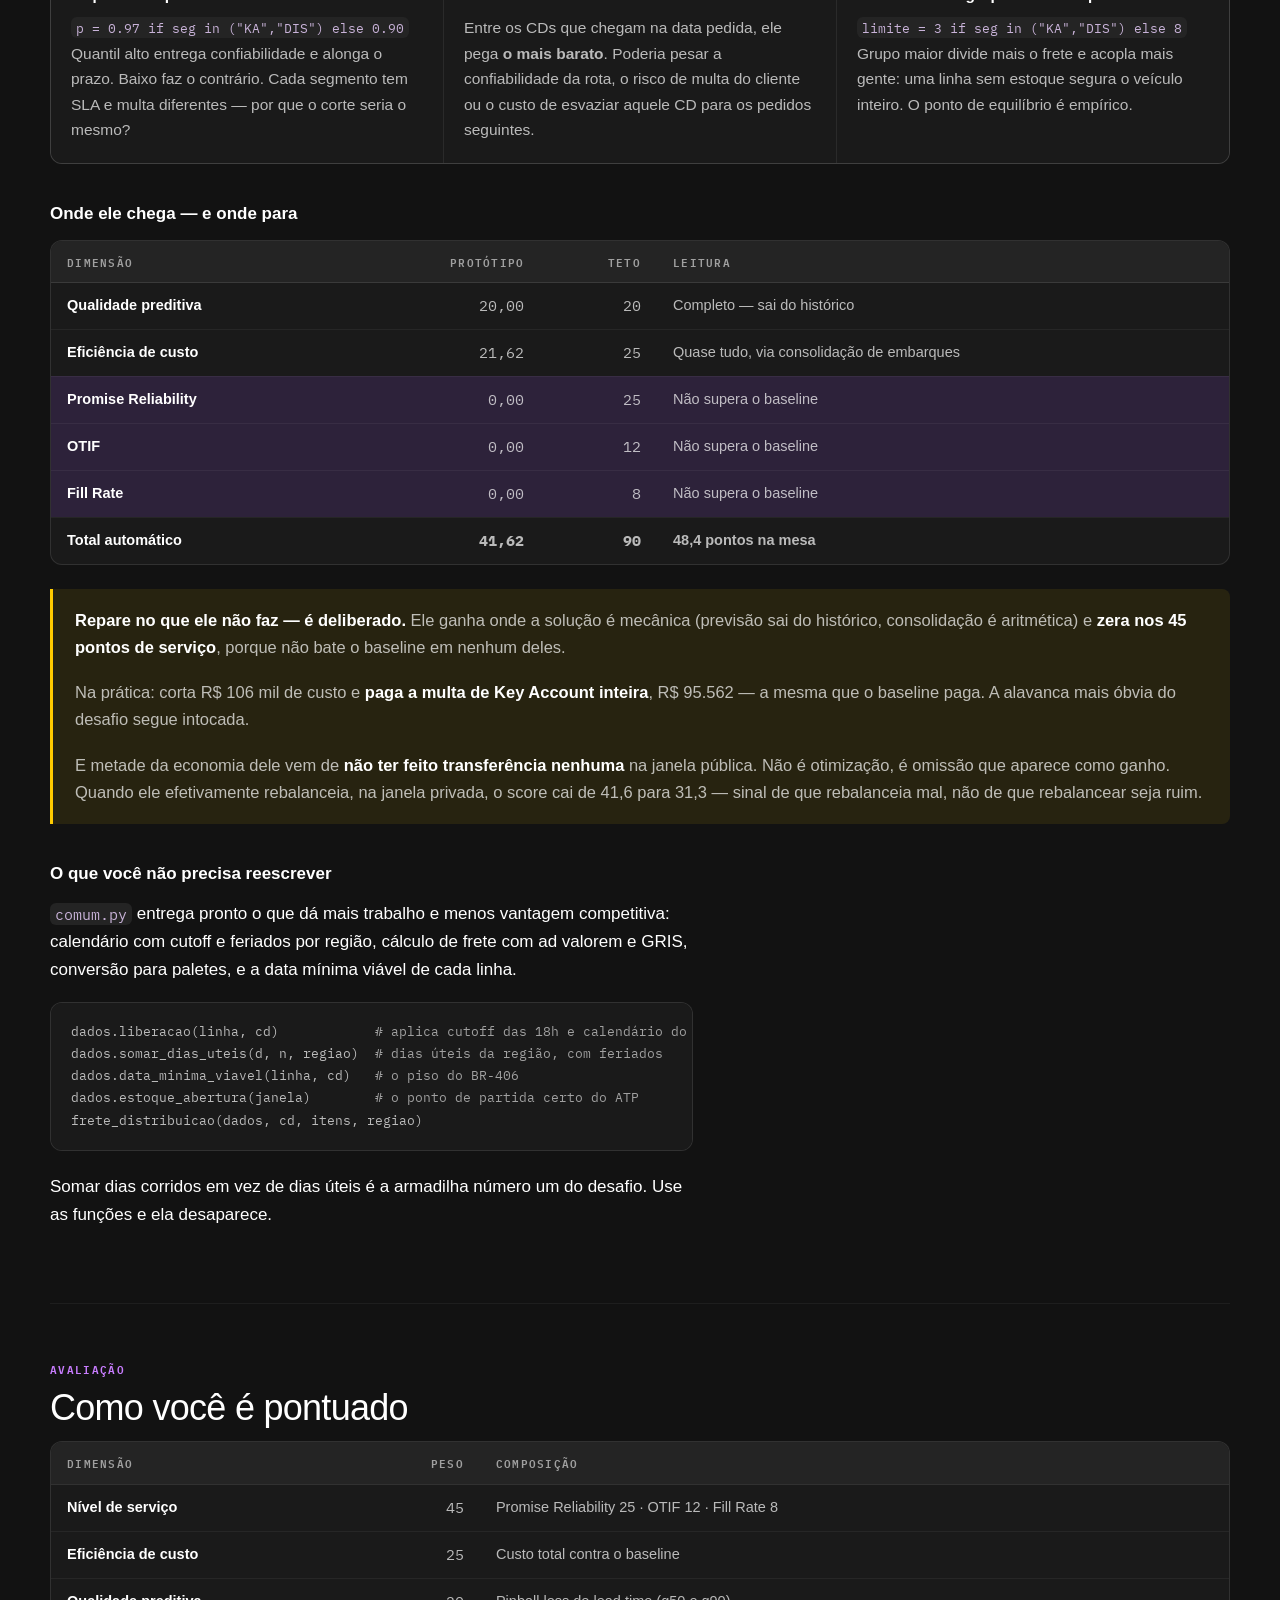
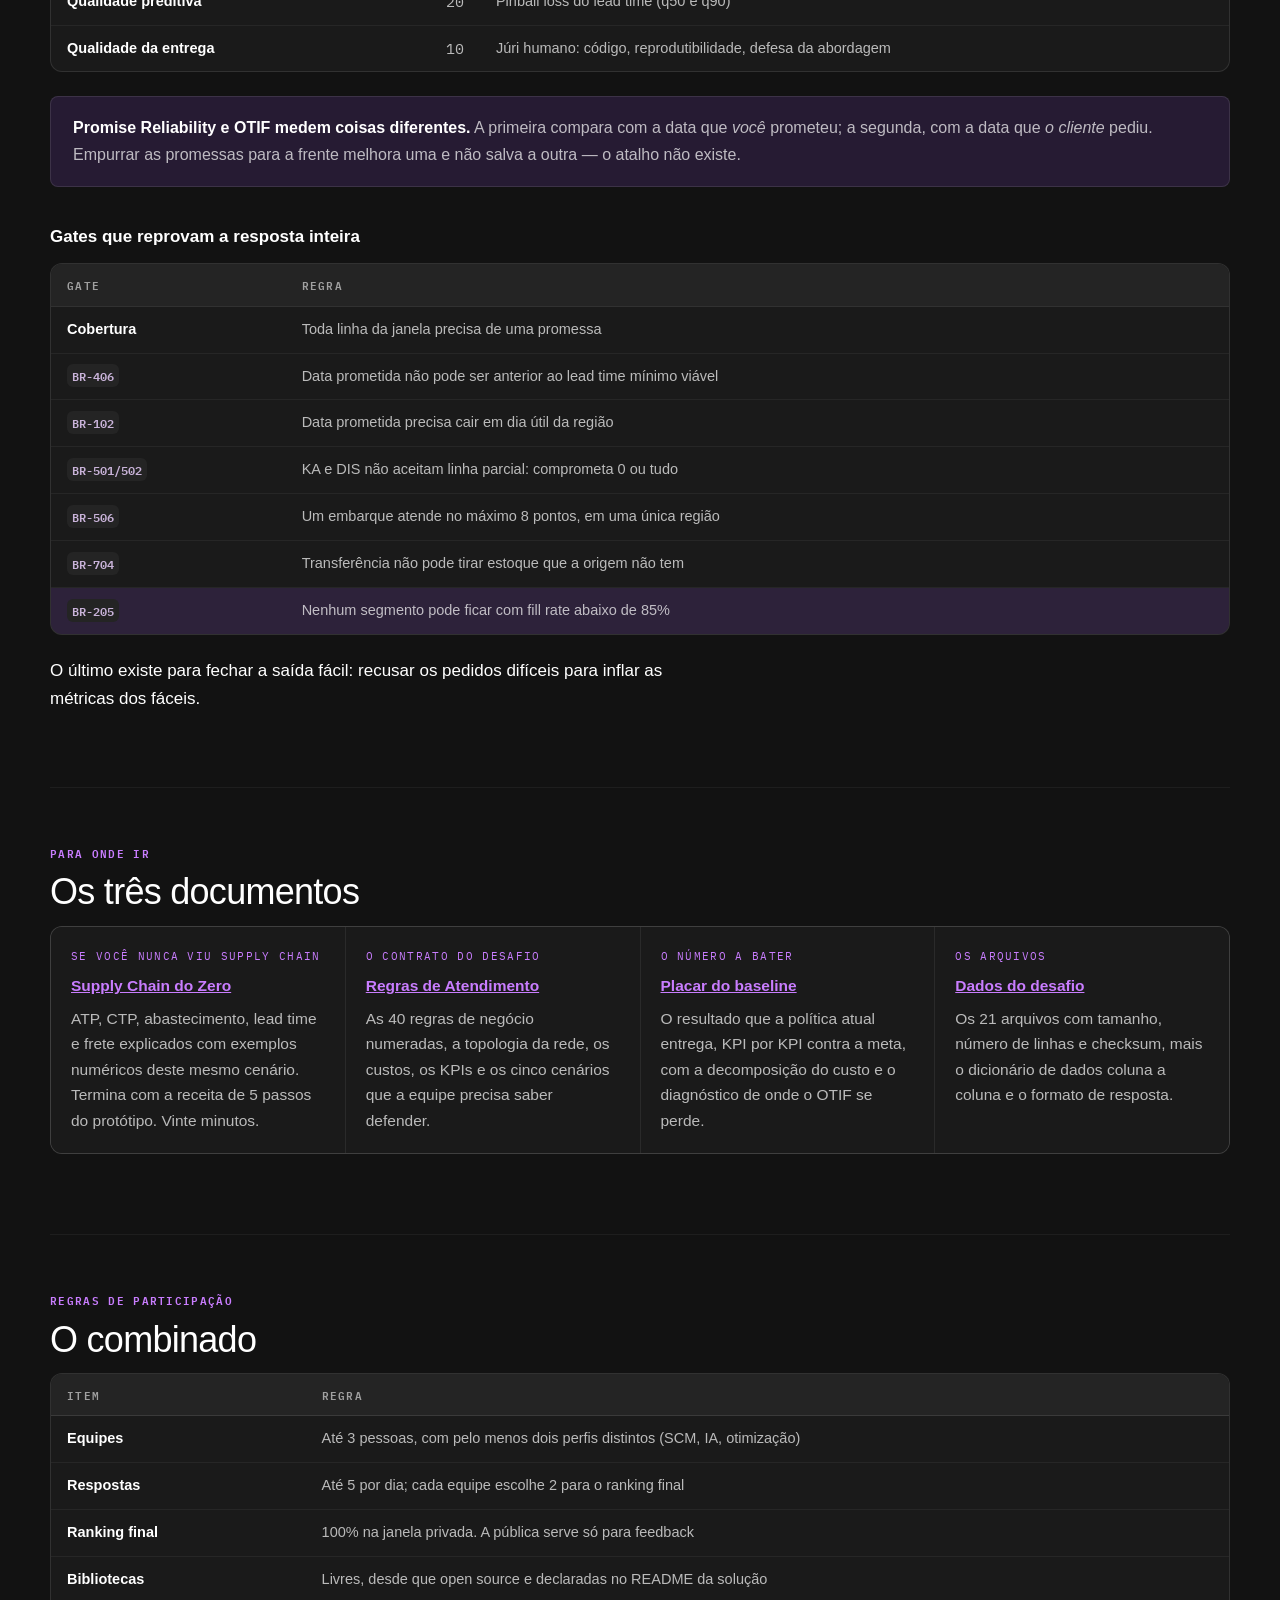
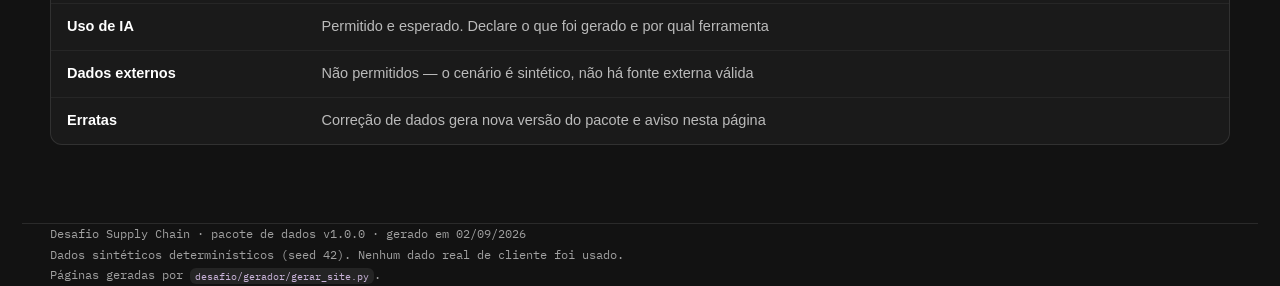
==== commit 270a01e7: "chore: atualiza o ranking após novo envio [skip ci]" ====
--- a/docs/index.html
+++ b/docs/index.html
@@ -34,7 +34,7 @@
       cada linha, que data prometer e o que embarca junto.
     </p>
     <div class="baixar">
-      <a class="btn" href="./dados/desafio-supply-chain-v1.0.0.zip" download>Baixar o pacote (744 KB)</a>
+      <a class="btn" href="./dados/desafio-supply-chain-v1.0.0.zip" download>Baixar o pacote (732 KB)</a>
       <a class="btn sec" href="./dados.html">Ver os arquivos um a um</a>
     </div>
     <div class="facts">
